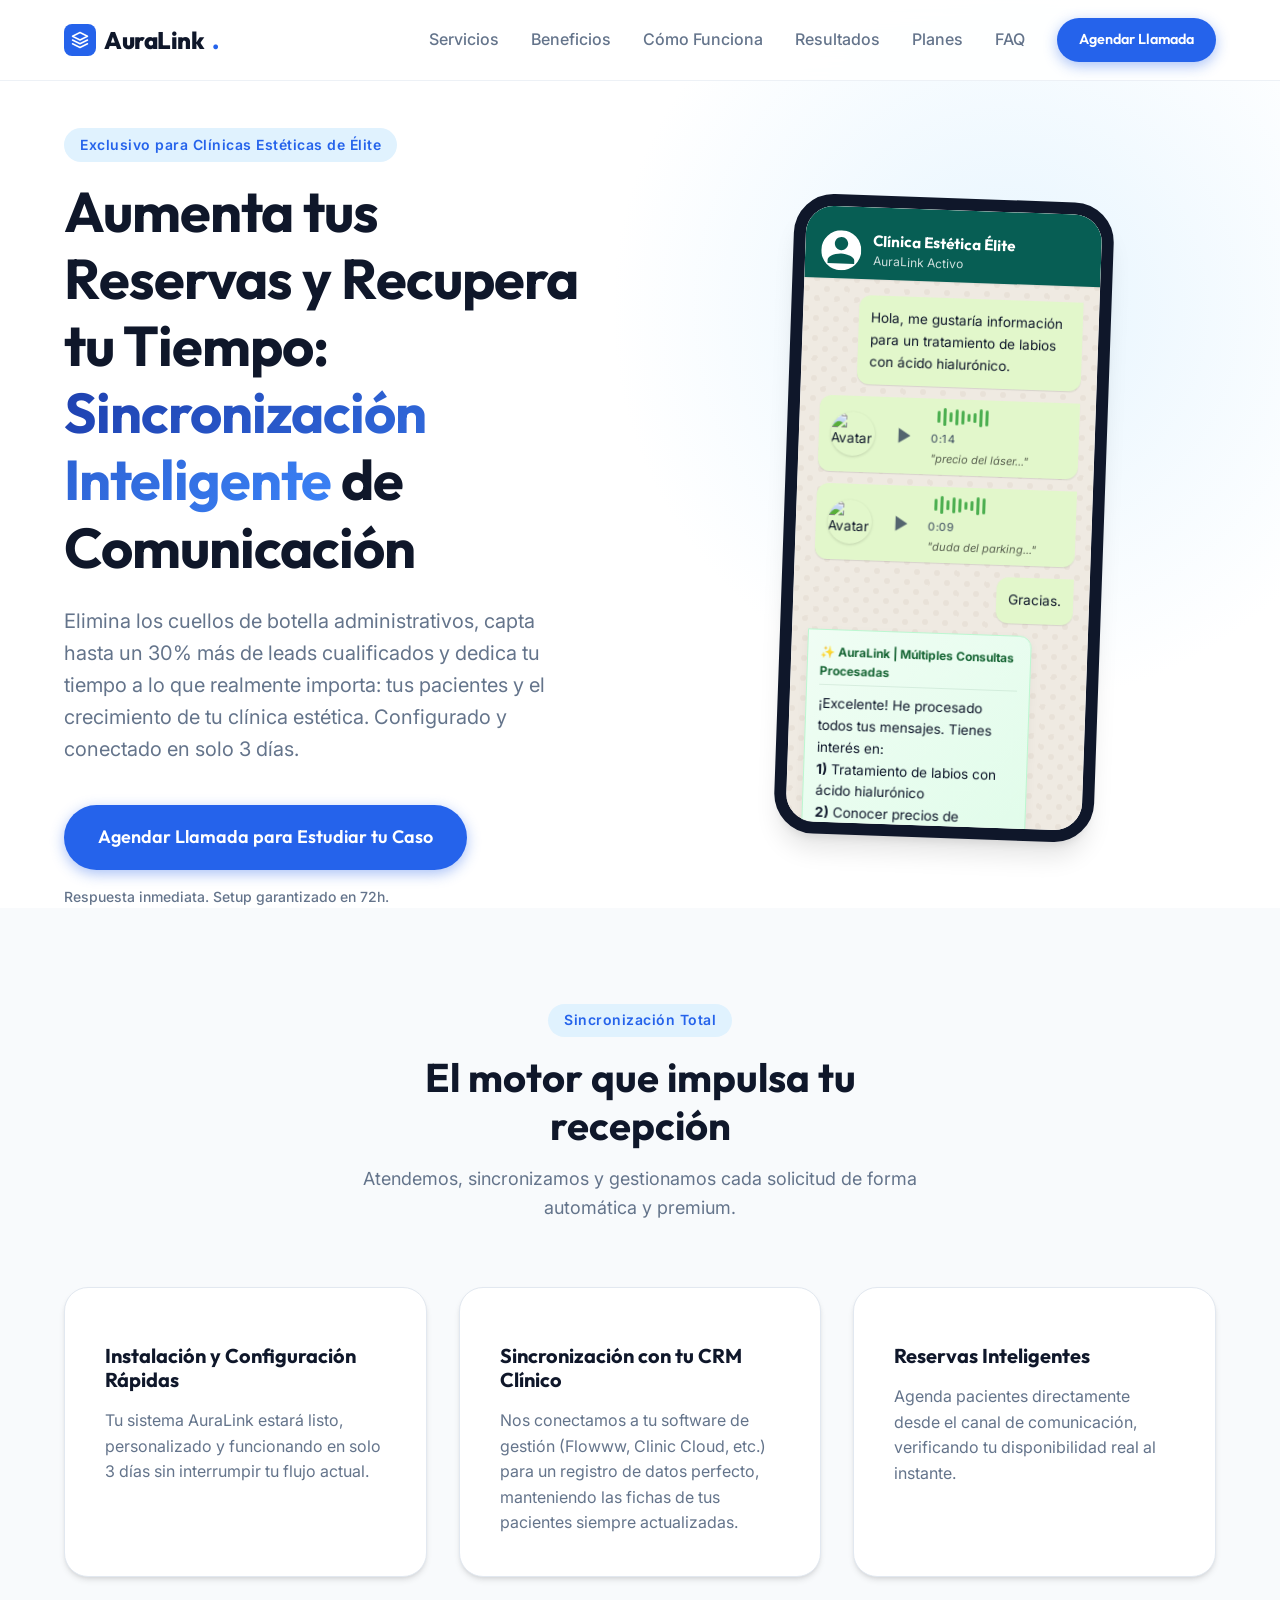
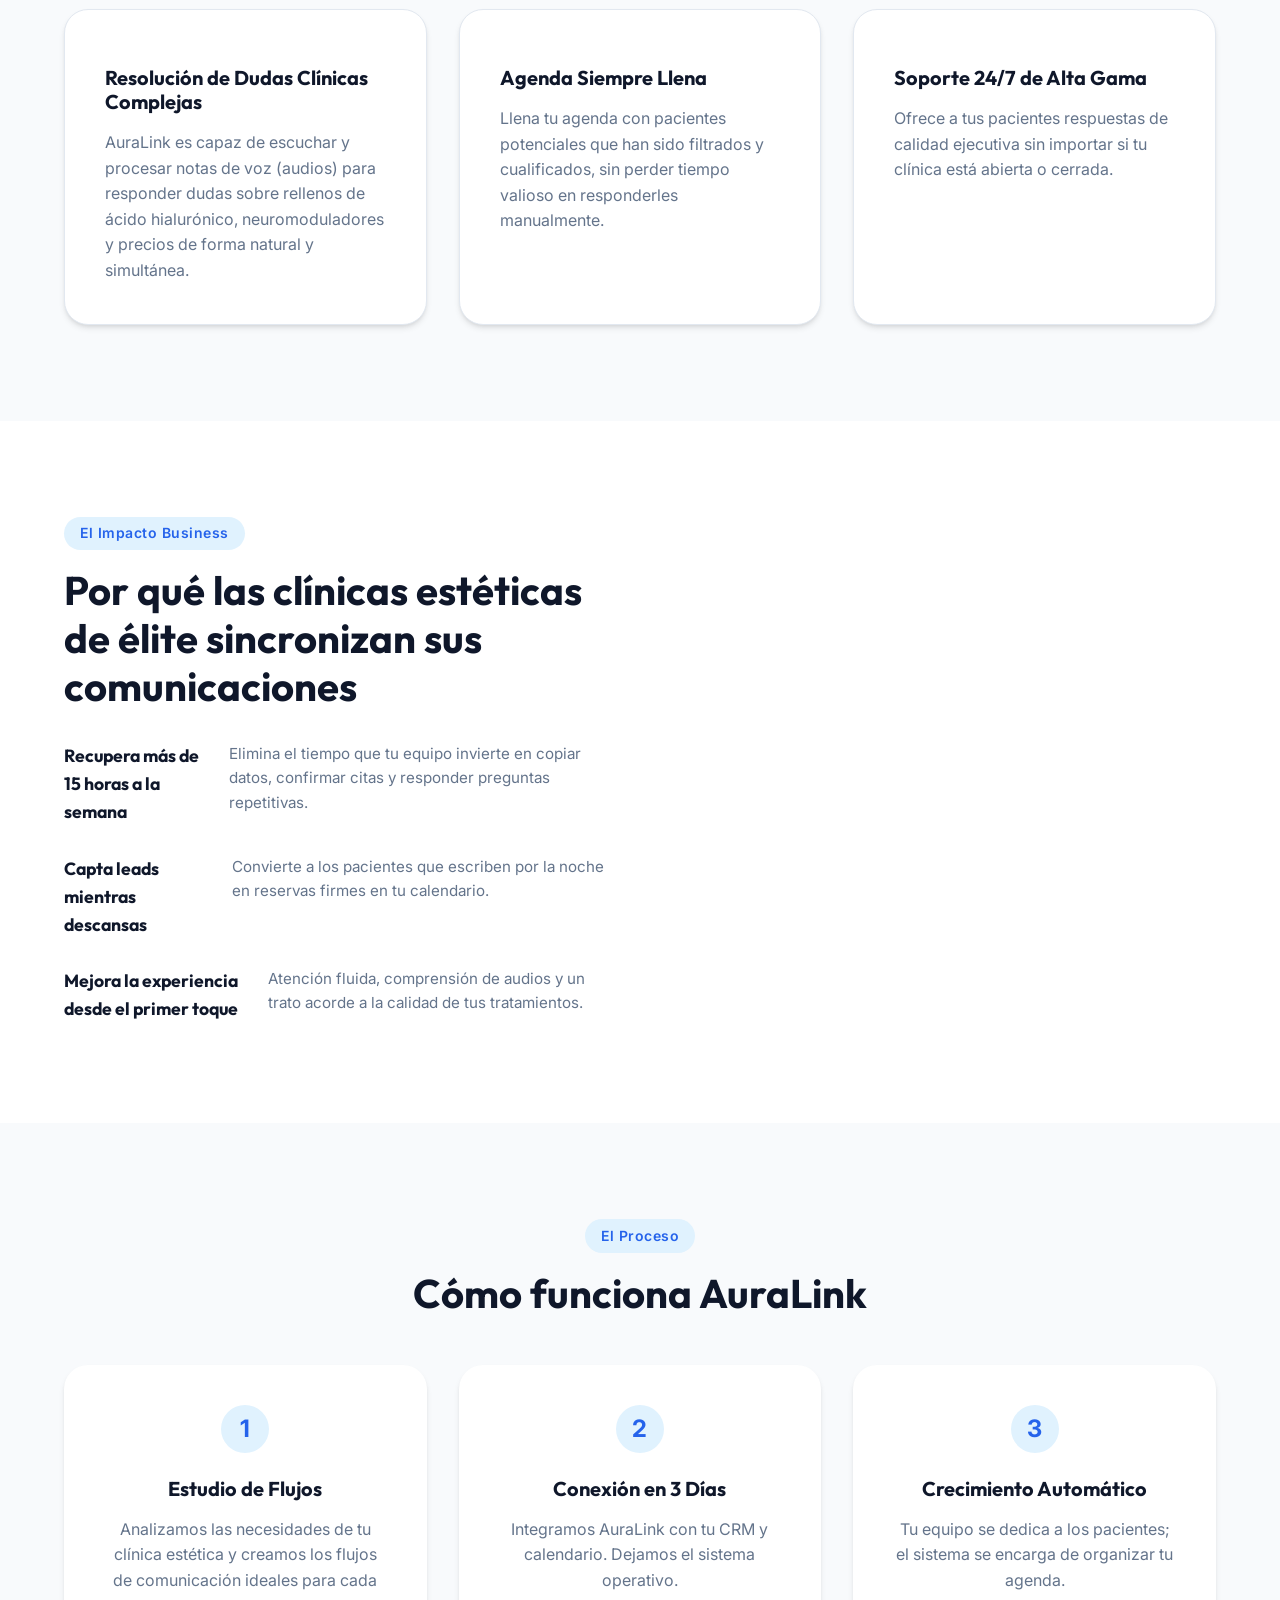
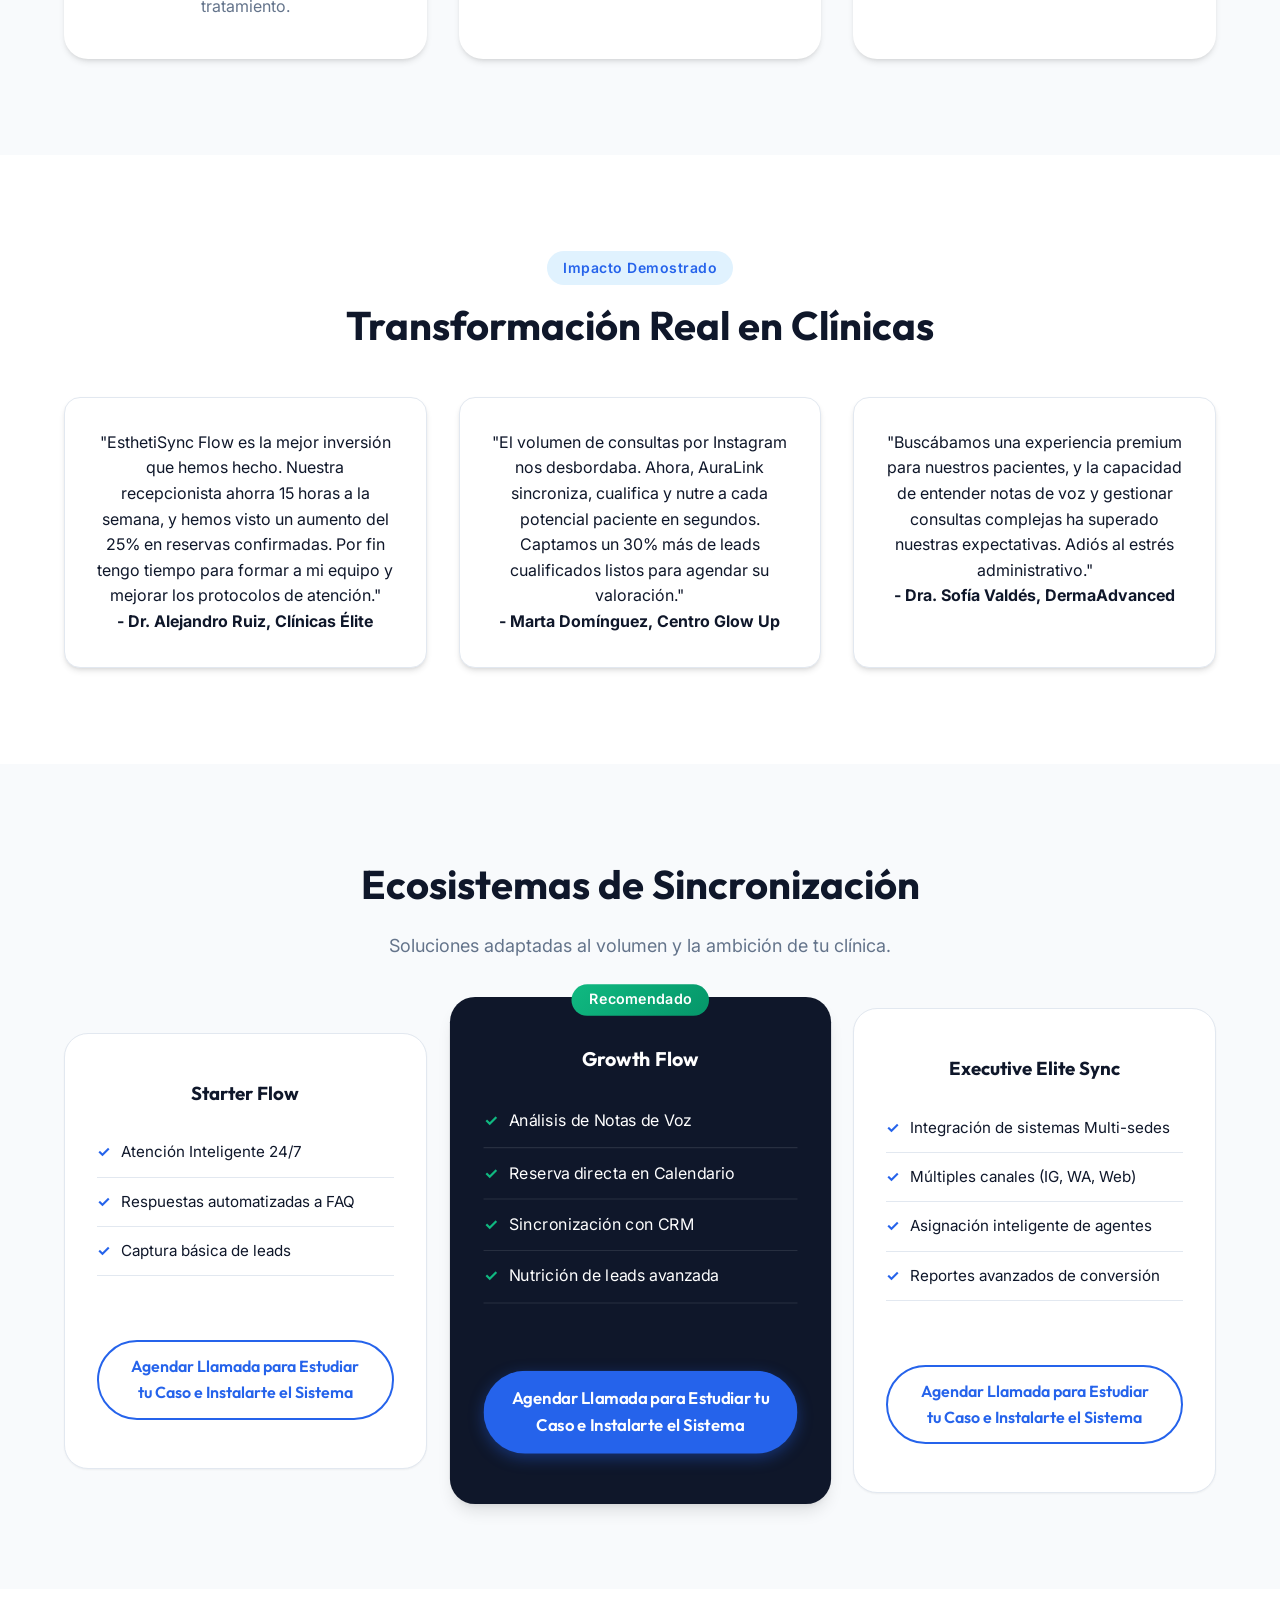
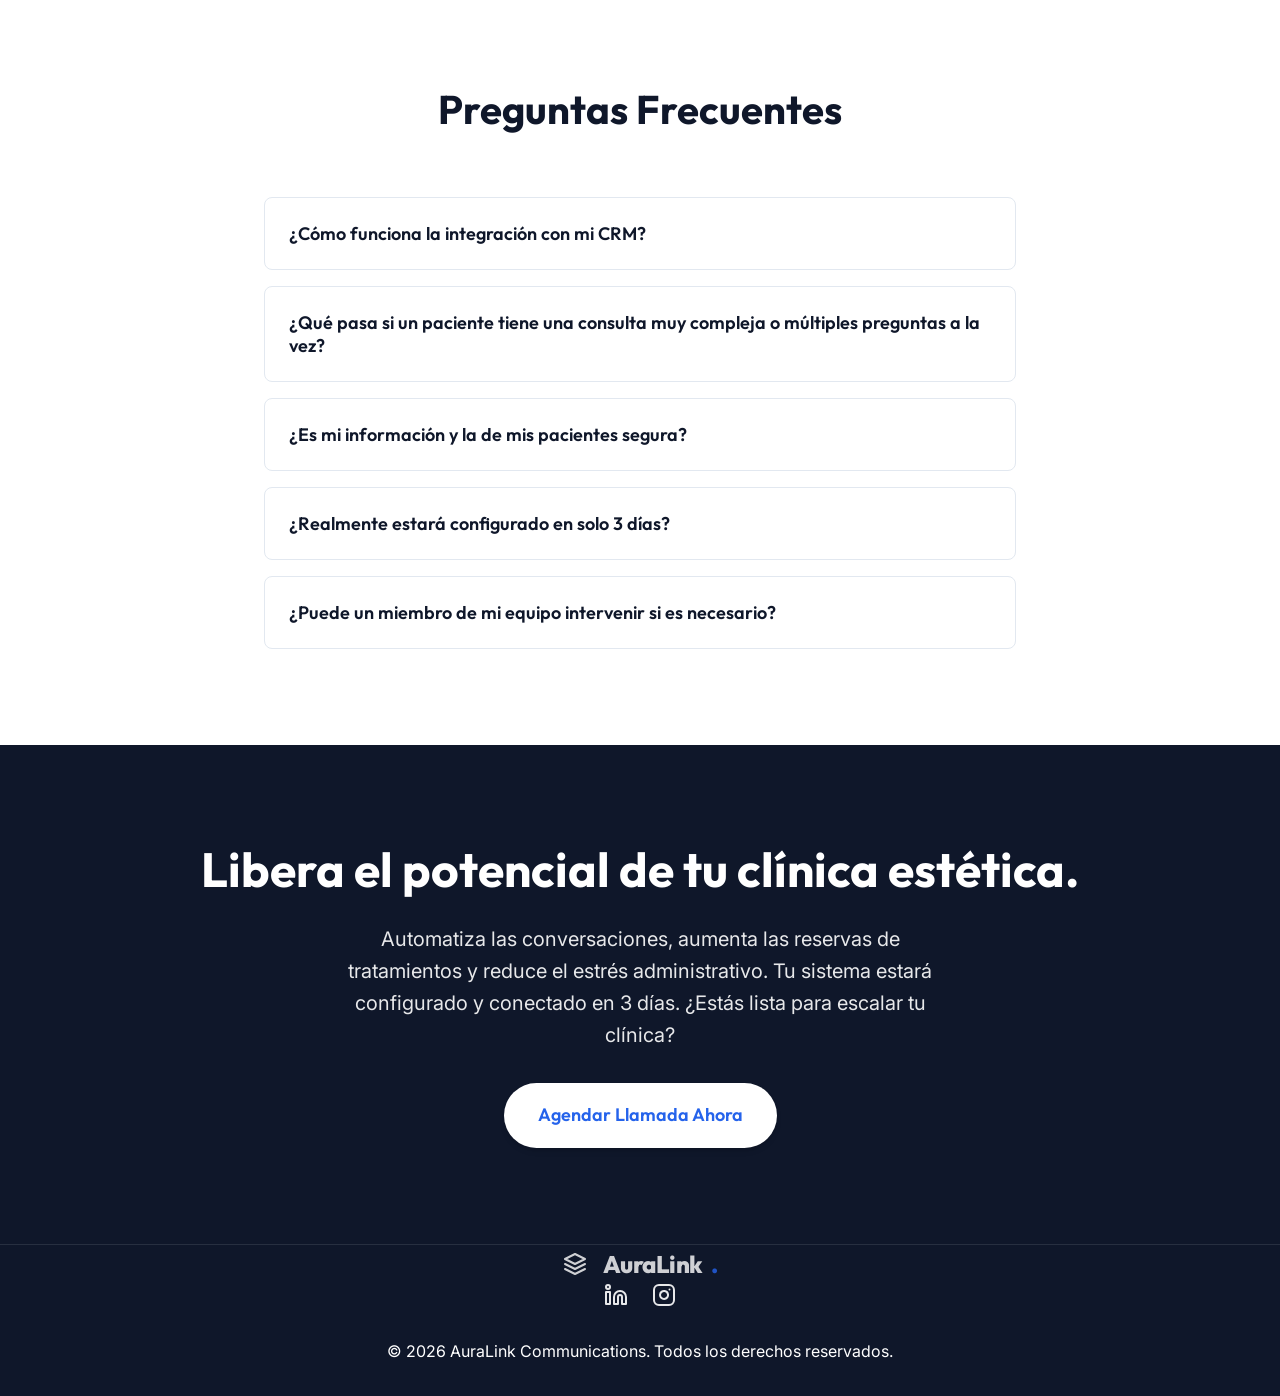
==== index.html @ 8e2522b8 "Initial commit" ====
<!DOCTYPE html>
<html lang="es">
<head>
    <meta charset="UTF-8">
    <meta name="viewport" content="width=device-width, initial-scale=1.0">
    <title>AuraLink | Sincronización Inteligente para Clínicas Estéticas</title>
    <meta name="description" content="Aumenta tus reservas y recupera tu tiempo con la sincronización inteligente de comunicaciones para clínicas estéticas y centros de medicina estética.">
    <link rel="preconnect" href="https://fonts.googleapis.com">
    <link rel="preconnect" href="https://fonts.gstatic.com" crossorigin>
    <link href="https://fonts.googleapis.com/css2?family=Inter:wght@300;400;500;600;700&family=Outfit:wght@400;500;600;700;800&display=swap" rel="stylesheet">
    <link rel="stylesheet" href="styles.css">
</head>
<body>
    <header class="navbar" id="navbar">
        <div class="container nav-container">
            <a href="#" class="logo">
                <div class="logo-icon">
                    <svg width="24" height="24" viewBox="0 0 24 24" fill="none" stroke="currentColor" stroke-width="2" stroke-linecap="round" stroke-linejoin="round"><path d="M12 2L2 7l10 5 10-5-10-5z"></path><path d="M2 17l10 5 10-5"></path><path d="M2 12l10 5 10-5"></path></svg>
                </div>
                AuraLink<span class="text-primary">.</span>
            </a>
            <button class="mobile-menu-btn" aria-label="Toggle menu">
                <svg width="24" height="24" viewBox="0 0 24 24" fill="none" stroke="currentColor" stroke-width="2"><line x1="3" y1="12" x2="21" y2="12"></line><line x1="3" y1="6" x2="21" y2="6"></line><line x1="3" y1="18" x2="21" y2="18"></line></svg>
            </button>
            <nav class="nav-links">
                <a href="#servicios" class="nav-link">Servicios</a>
                <a href="#beneficios" class="nav-link">Beneficios</a>
                <a href="#comofunciona" class="nav-link">Cómo Funciona</a>
                <a href="#testimonios" class="nav-link">Resultados</a>
                <a href="#precios" class="nav-link">Planes</a>
                <a href="#faq" class="nav-link">FAQ</a>
                <a href="https://calendar.google.com/calendar/u/0?cid=ZTZmN2I5MTJkOGVhZjZiMDdiNGU0MDFiYTQ3MmU1OWZkN2YyNzIxMzg2MzdiOTE4ZDdkMGUxYTRkNDk2M2MwOEBncm91cC5jYWxlbmRhci5nb29nbGUuY29t" target="_blank" class="btn btn-primary btn-sm">Agendar Llamada</a>
            </nav>
        </div>
    </header>

    <section class="hero pt-16" id="inicio">
        <div class="hero-bg-accent"></div>
        <div class="container hero-container">
            <div class="hero-content reveal">
                <div class="badge badge-light">Exclusivo para Clínicas Estéticas de Élite</div>
                <h1 class="hero-title">Aumenta tus Reservas y Recupera tu Tiempo: <span class="text-gradient">Sincronización Inteligente</span> de Comunicación</h1>
                <p class="hero-subtitle">Elimina los cuellos de botella administrativos, capta hasta un 30% más de leads cualificados y dedica tu tiempo a lo que realmente importa: tus pacientes y el crecimiento de tu clínica estética. Configurado y conectado en solo 3 días.</p>
                <div class="hero-cta">
                    <a href="https://calendar.google.com/calendar/u/0?cid=ZTZmN2I5MTJkOGVhZjZiMDdiNGU0MDFiYTQ3MmU1OWZkN2YyNzIxMzg2MzdiOTE4ZDdkMGUxYTRkNDk2M2MwOEBncm91cC5jYWxlbmRhci5nb29nbGUuY29t" target="_blank" class="btn btn-primary btn-lg">Agendar Llamada para Estudiar tu Caso</a>
                    <p class="hero-guarantee">Respuesta inmediata. Setup garantizado en 72h.</p>
                </div>
            </div>
            <div class="hero-visual reveal reveal-delay">
                <div class="phone-mockup">
                    <div class="phone-screen">
                        <div class="chat-header">
                            <div class="chat-avatar"></div>
                            <div class="chat-info">
                                <strong>Clínica Estética Élite</strong>
                                <span>AuraLink Activo</span>
                            </div>
                        </div>
                        <div class="chat-body">
                            <div class="chat-bubble chat-user">Hola, me gustaría información para un tratamiento de labios con ácido hialurónico.</div>
                            
                            <div class="chat-bubble chat-user wa-audio-msg">
                                <div class="wa-avatar">
                                    <img src="https://ui-avatars.com/api/?name=P&background=e0e0e0&color=666&size=128" alt="Avatar">
                                </div>
                                <div class="wa-play-btn">
                                    <svg width="26" height="26" viewBox="0 0 24 24" fill="currentColor"><path d="M8 5v14l11-7z"/></svg>
                                </div>
                                <div class="wa-audio-core">
                                    <div class="wa-waveform">
                                        <div class="wa-bar"></div><div class="wa-bar"></div><div class="wa-bar"></div><div class="wa-bar"></div><div class="wa-bar"></div><div class="wa-bar"></div><div class="wa-bar"></div><div class="wa-bar"></div><div class="wa-bar"></div><div class="wa-bar"></div>
                                    </div>
                                    <div class="wa-audio-meta">
                                        <span class="wa-duration">0:14</span>
                                    </div>
                                    <span class="processing-text" style="display:block; margin-top:2px;">"precio del láser..."</span>
                                </div>
                            </div>

                            <div class="chat-bubble chat-user wa-audio-msg">
                                <div class="wa-avatar">
                                    <img src="https://ui-avatars.com/api/?name=P&background=e0e0e0&color=666&size=128" alt="Avatar">
                                </div>
                                <div class="wa-play-btn">
                                    <svg width="26" height="26" viewBox="0 0 24 24" fill="currentColor"><path d="M8 5v14l11-7z"/></svg>
                                </div>
                                <div class="wa-audio-core">
                                    <div class="wa-waveform">
                                        <div class="wa-bar"></div><div class="wa-bar"></div><div class="wa-bar"></div><div class="wa-bar"></div><div class="wa-bar"></div><div class="wa-bar"></div><div class="wa-bar"></div><div class="wa-bar"></div><div class="wa-bar"></div><div class="wa-bar"></div>
                                    </div>
                                    <div class="wa-audio-meta">
                                        <span class="wa-duration">0:09</span>
                                    </div>
                                    <span class="processing-text" style="display:block; margin-top:2px;">"duda del parking..."</span>
                                </div>
                            </div>

                            <div class="chat-bubble chat-user">Gracias.</div>

                            <div class="chat-bubble chat-system">
                                <div class="system-header">✨ AuraLink | Múltiples Consultas Procesadas</div>
                                ¡Excelente! He procesado todos tus mensajes. Tienes interés en:<br>
                                <b>1)</b> Tratamiento de labios con ácido hialurónico<br>
                                <b>2)</b> Conocer precios de depilación láser<br>
                                <b>3)</b> Información de parking.<br><br>
                                Para organizarlo todo, ¿qué tratamiento te gustaría probar primero?
                            </div>
                        </div>
                    </div>
                </div>
            </div>
        </div>
    </section>

    <!-- Services -->
    <section id="servicios" class="section bg-light">
        <div class="container">
            <div class="section-header text-center reveal">
                <span class="badge badge-primary">Sincronización Total</span>
                <h2 class="section-title">El motor que impulsa tu recepción</h2>
                <p class="section-description">Atendemos, sincronizamos y gestionamos cada solicitud de forma automática y premium.</p>
            </div>
            <div class="grid col-3 services-grid">
                <div class="card service-card reveal">
                    <h3 class="card-title">Instalación y Configuración Rápidas</h3>
                    <p class="card-text">Tu sistema AuraLink estará listo, personalizado y funcionando en solo 3 días sin interrumpir tu flujo actual.</p>
                </div>
                <div class="card service-card reveal reveal-delay">
                    <h3 class="card-title">Sincronización con tu CRM Clínico</h3>
                    <p class="card-text">Nos conectamos a tu software de gestión (Flowww, Clinic Cloud, etc.) para un registro de datos perfecto, manteniendo las fichas de tus pacientes siempre actualizadas.</p>
                </div>
                <div class="card service-card reveal reveal-delay-2">
                    <h3 class="card-title">Reservas Inteligentes</h3>
                    <p class="card-text">Agenda pacientes directamente desde el canal de comunicación, verificando tu disponibilidad real al instante.</p>
                </div>
                <div class="card service-card reveal">
                    <h3 class="card-title">Resolución de Dudas Clínicas Complejas</h3>
                    <p class="card-text">AuraLink es capaz de escuchar y procesar notas de voz (audios) para responder dudas sobre rellenos de ácido hialurónico, neuromoduladores y precios de forma natural y simultánea.</p>
                </div>
                <div class="card service-card reveal reveal-delay">
                    <h3 class="card-title">Agenda Siempre Llena</h3>
                    <p class="card-text">Llena tu agenda con pacientes potenciales que han sido filtrados y cualificados, sin perder tiempo valioso en responderles manualmente.</p>
                </div>
                <div class="card service-card reveal reveal-delay-2">
                    <h3 class="card-title">Soporte 24/7 de Alta Gama</h3>
                    <p class="card-text">Ofrece a tus pacientes respuestas de calidad ejecutiva sin importar si tu clínica está abierta o cerrada.</p>
                </div>
            </div>
        </div>
    </section>

    <!-- Benefits -->
    <section id="beneficios" class="section">
        <div class="container container-split">
            <div class="split-content reveal">
                <span class="badge badge-primary">El Impacto Business</span>
                <h2 class="section-title">Por qué las clínicas estéticas de élite sincronizan sus comunicaciones</h2>
                <ul class="benefits-list mt-8">
                    <li>
                        <strong>Recupera más de 15 horas a la semana</strong>
                        <p>Elimina el tiempo que tu equipo invierte en copiar datos, confirmar citas y responder preguntas repetitivas.</p>
                    </li>
                    <li>
                        <strong>Capta leads mientras descansas</strong>
                        <p>Convierte a los pacientes que escriben por la noche en reservas firmes en tu calendario.</p>
                    </li>
                    <li>
                        <strong>Mejora la experiencia desde el primer toque</strong>
                        <p>Atención fluida, comprensión de audios y un trato acorde a la calidad de tus tratamientos.</p>
                    </li>
                </ul>
            </div>
        </div>
    </section>

    <!-- How it works -->
    <section id="comofunciona" class="section bg-light">
        <div class="container text-center">
            <span class="badge badge-primary reveal">El Proceso</span>
            <h2 class="section-title reveal">Cómo funciona AuraLink</h2>
            <div class="workflow-grid mt-12">
                <div class="workflow-step reveal">
                    <div class="step-number">1</div>
                    <h3 class="step-title">Estudio de Flujos</h3>
                    <p class="step-desc">Analizamos las necesidades de tu clínica estética y creamos los flujos de comunicación ideales para cada tratamiento.</p>
                </div>
                <div class="workflow-step reveal reveal-delay">
                    <div class="step-number">2</div>
                    <h3 class="step-title">Conexión en 3 Días</h3>
                    <p class="step-desc">Integramos AuraLink con tu CRM y calendario. Dejamos el sistema operativo.</p>
                </div>
                <div class="workflow-step reveal reveal-delay-2">
                    <div class="step-number text-primary">3</div>
                    <h3 class="step-title">Crecimiento Automático</h3>
                    <p class="step-desc">Tu equipo se dedica a los pacientes; el sistema se encarga de organizar tu agenda.</p>
                </div>
            </div>
        </div>
    </section>

    <!-- Testimonials -->
    <section id="testimonios" class="section">
        <div class="container text-center reveal">
            <span class="badge badge-primary">Impacto Demostrado</span>
            <h2 class="section-title">Transformación Real en Clínicas</h2>
            <div class="grid col-3 mt-12">
                <div class="testimonial-card">
                    <p>"EsthetiSync Flow es la mejor inversión que hemos hecho. Nuestra recepcionista ahorra 15 horas a la semana, y hemos visto un aumento del 25% en reservas confirmadas. Por fin tengo tiempo para formar a mi equipo y mejorar los protocolos de atención."</p>
                    <strong>- Dr. Alejandro Ruiz, Clínicas Élite</strong>
                </div>
                <div class="testimonial-card">
                    <p>"El volumen de consultas por Instagram nos desbordaba. Ahora, AuraLink sincroniza, cualifica y nutre a cada potencial paciente en segundos. Captamos un 30% más de leads cualificados listos para agendar su valoración."</p>
                    <strong>- Marta Domínguez, Centro Glow Up</strong>
                </div>
                <div class="testimonial-card">
                    <p>"Buscábamos una experiencia premium para nuestros pacientes, y la capacidad de entender notas de voz y gestionar consultas complejas ha superado nuestras expectativas. Adiós al estrés administrativo."</p>
                    <strong>- Dra. Sofía Valdés, DermaAdvanced</strong>
                </div>
            </div>
        </div>
    </section>

    <!-- Pricing (No visible prices, specific CTAs) -->
    <section id="precios" class="section bg-light">
        <div class="container text-center reveal">
            <h2 class="section-title">Ecosistemas de Sincronización</h2>
            <p class="section-description mt-6">Soluciones adaptadas al volumen y la ambición de tu clínica.</p>
            <div class="pricing-grid mt-12">
                <div class="pricing-card">
                    <h3>Starter Flow</h3>
                    <ul class="pricing-features mt-6">
                        <li>Atención Inteligente 24/7</li>
                        <li>Respuestas automatizadas a FAQ</li>
                        <li>Captura básica de leads</li>
                    </ul>
                    <a href="https://calendar.google.com/calendar/u/0?cid=ZTZmN2I5MTJkOGVhZjZiMDdiNGU0MDFiYTQ3MmU1OWZkN2YyNzIxMzg2MzdiOTE4ZDdkMGUxYTRkNDk2M2MwOEBncm91cC5jYWxlbmRhci5nb29nbGUuY29t" target="_blank" class="btn btn-outline btn-block mt-8">Agendar Llamada para Estudiar tu Caso e Instalarte el Sistema</a>
                </div>
                <div class="pricing-card pro">
                    <div class="popular-badge">Recomendado</div>
                    <h3>Growth Flow</h3>
                    <ul class="pricing-features mt-6">
                        <li>Análisis de Notas de Voz</li>
                        <li>Reserva directa en Calendario</li>
                        <li>Sincronización con CRM</li>
                        <li>Nutrición de leads avanzada</li>
                    </ul>
                    <a href="https://calendar.google.com/calendar/u/0?cid=ZTZmN2I5MTJkOGVhZjZiMDdiNGU0MDFiYTQ3MmU1OWZkN2YyNzIxMzg2MzdiOTE4ZDdkMGUxYTRkNDk2M2MwOEBncm91cC5jYWxlbmRhci5nb29nbGUuY29t" target="_blank" class="btn btn-primary btn-block mt-8">Agendar Llamada para Estudiar tu Caso e Instalarte el Sistema</a>
                </div>
                <div class="pricing-card">
                    <h3>Executive Elite Sync</h3>
                    <ul class="pricing-features mt-6">
                        <li>Integración de sistemas Multi-sedes</li>
                        <li>Múltiples canales (IG, WA, Web)</li>
                        <li>Asignación inteligente de agentes</li>
                        <li>Reportes avanzados de conversión</li>
                    </ul>
                    <a href="https://calendar.google.com/calendar/u/0?cid=ZTZmN2I5MTJkOGVhZjZiMDdiNGU0MDFiYTQ3MmU1OWZkN2YyNzIxMzg2MzdiOTE4ZDdkMGUxYTRkNDk2M2MwOEBncm91cC5jYWxlbmRhci5nb29nbGUuY29t" target="_blank" class="btn btn-outline btn-block mt-8">Agendar Llamada para Estudiar tu Caso e Instalarte el Sistema</a>
                </div>
            </div>
        </div>
    </section>

    <!-- FAQ -->
    <section id="faq" class="section">
        <div class="container container-sm">
            <div class="section-header text-center reveal">
                <h2 class="section-title">Preguntas Frecuentes</h2>
            </div>
            <div class="faq-container mt-12">
                <div class="faq-item">
                    <button class="faq-question"><span>¿Cómo funciona la integración con mi CRM?</span></button>
                    <div class="faq-answer"><p>Nos conectamos a las APIs de tu software de gestión actual (como Flowww, Clinic Cloud, Archivex, u otros específicos del sector médico-estético, sujeto a compatibilidad). Esto permite un flujo de datos perfecto y que la ficha del paciente se actualice automáticamente tras cada interacción.</p></div>
                </div>
                <div class="faq-item">
                    <button class="faq-question"><span>¿Qué pasa si un paciente tiene una consulta muy compleja o múltiples preguntas a la vez?</span></button>
                    <div class="faq-answer"><p>AuraLink analiza la intención completa del usuario, incluso en notas de voz largas. Extrae las múltiples peticiones y responde consolidando de forma ordenada (ej. precios, parqueo, disponibilidad), dando la sensación de atención humana experta.</p></div>
                </div>
                <div class="faq-item">
                    <button class="faq-question"><span>¿Es mi información y la de mis pacientes segura?</span></button>
                    <div class="faq-answer"><p>Absolutamente. Toda la sincronización se realiza con encriptación de grado empresarial y cumplimos con los estándares de privacidad europeos (RGPD), asegurando que los datos médicos y personales estén rigurosamente protegidos.</p></div>
                </div>
                <div class="faq-item">
                    <button class="faq-question"><span>¿Realmente estará configurado en solo 3 días?</span></button>
                    <div class="faq-answer"><p>Sí. Nuestro proceso de onboarding optimizado nos permite auditar tus flujos, configurar la instancia de tu clínica y conectarlo a tus sistemas en 72 horas hábiles desde el inicio del proyecto.</p></div>
                </div>
                <div class="faq-item">
                    <button class="faq-question"><span>¿Puede un miembro de mi equipo intervenir si es necesario?</span></button>
                    <div class="faq-answer"><p>Sí. Todo está diseñado para trabajar en armonía con tu recepción. Si un paciente requiere trato confidencial, el sistema notifica y transfiere el hilo de comunicación a una persona del equipo sin fricción.</p></div>
                </div>
            </div>
        </div>
    </section>

    <!-- Final CTA -->
    <section id="demo" class="section cta-section text-center">
        <div class="container reveal">
            <h2 class="cta-title">Libera el potencial de tu clínica estética.</h2>
            <p class="cta-subtitle mt-6" style="font-size: 1.25rem; max-width: 600px; margin-left: auto; margin-right: auto; color: rgba(255,255,255,0.9);">Automatiza las conversaciones, aumenta las reservas de tratamientos y reduce el estrés administrativo. Tu sistema estará configurado y conectado en 3 días. ¿Estás lista para escalar tu clínica?</p>
            <a href="https://calendar.google.com/calendar/u/0?cid=ZTZmN2I5MTJkOGVhZjZiMDdiNGU0MDFiYTQ3MmU1OWZkN2YyNzIxMzg2MzdiOTE4ZDdkMGUxYTRkNDk2M2MwOEBncm91cC5jYWxlbmRhci5nb29nbGUuY29t" target="_blank" class="btn btn-light btn-lg mt-8 text-primary">Agendar Llamada Ahora</a>
        </div>
    </section>

    <footer class="footer text-center">
        <div class="container pb-6 pt-6 text-sm">
            <div class="logo justify-center mb-4" style="justify-content: center; opacity: 0.8;">
                <svg width="24" height="24" viewBox="0 0 24 24" fill="none" stroke="currentColor" stroke-width="2" stroke-linecap="round" stroke-linejoin="round" style="margin-right: 8px;"><path d="M12 2L2 7l10 5 10-5-10-5z"></path><path d="M2 17l10 5 10-5"></path><path d="M2 12l10 5 10-5"></path></svg> 
                AuraLink<span class="text-primary">.</span>
            </div>
            <div class="social-links" style="display: flex; justify-content: center; gap: 1.5rem; margin-bottom: 1.5rem; opacity: 0.9;">
                <a href="https://www.linkedin.com/in/beatriz-gonzález-garcía-1365b71b4" target="_blank" aria-label="LinkedIn" style="color: white; transition: color 0.2s;" onmouseover="this.style.color='#2563eb'" onmouseout="this.style.color='white'">
                    <svg width="24" height="24" viewBox="0 0 24 24" fill="none" stroke="currentColor" stroke-width="2" stroke-linecap="round" stroke-linejoin="round"><path d="M16 8a6 6 0 0 1 6 6v7h-4v-7a2 2 0 0 0-2-2 2 2 0 0 0-2 2v7h-4v-7a6 6 0 0 1 6-6z"></path><rect x="2" y="9" width="4" height="12"></rect><circle cx="4" cy="4" r="2"></circle></svg>
                </a>
                <a href="https://www.instagram.com/beatrizautomatiza/" target="_blank" aria-label="Instagram" style="color: white; transition: color 0.2s;" onmouseover="this.style.color='#E1306C'" onmouseout="this.style.color='white'">
                    <svg width="24" height="24" viewBox="0 0 24 24" fill="none" stroke="currentColor" stroke-width="2" stroke-linecap="round" stroke-linejoin="round"><rect x="2" y="2" width="20" height="20" rx="5" ry="5"></rect><path d="M16 11.37A4 4 0 1 1 12.63 8 4 4 0 0 1 16 11.37z"></path><line x1="17.5" y1="6.5" x2="17.51" y2="6.5"></line></svg>
                </a>
            </div>
            <p>&copy; 2026 AuraLink Communications. Todos los derechos reservados.</p>
        </div>
    </footer>

    <script src="script.js"></script>
</body>
</html>
---- styles.css ----
/* Google Fonts */
@import url('https://fonts.googleapis.com/css2?family=Inter:wght@300;400;500;600;700&family=Outfit:wght@400;500;600;700;800&display=swap');

/* CSS Variables */
:root {
    --primary: #2563eb;
    --primary-light: #e0f2fe;
    --primary-hover: #1d4ed8;
    
    --bg-white: #ffffff;
    --bg-light: #f8fafc;
    --bg-dark: #0f172a;
    
    --text-main: #0f172a;
    --text-muted: #64748b;
    --text-white: #ffffff;
    
    --border-color: #e2e8f0;
    
    --shadow-sm: 0 1px 2px 0 rgb(0 0 0 / 0.05);
    --shadow-md: 0 4px 6px -1px rgb(0 0 0 / 0.1), 0 2px 4px -2px rgb(0 0 0 / 0.1);
    --shadow-lg: 0 10px 15px -3px rgb(0 0 0 / 0.1), 0 4px 6px -4px rgb(0 0 0 / 0.1);
    --shadow-xl: 0 20px 25px -5px rgb(0 0 0 / 0.1), 0 8px 10px -6px rgb(0 0 0 / 0.1);
    
    --radius-md: 0.5rem;
    --radius-lg: 1rem;
    --radius-xl: 1.5rem;
    --radius-full: 9999px;
    
    --transition-fast: 0.2s ease;
    --transition-smooth: 0.4s cubic-bezier(0.16, 1, 0.3, 1);
}

/* Reset & Base */
* {
    margin: 0;
    padding: 0;
    box-sizing: border-box;
}

html {
    scroll-behavior: smooth;
    font-size: 16px;
}

body {
    font-family: 'Inter', sans-serif;
    color: var(--text-main);
    background-color: var(--bg-white);
    line-height: 1.6;
    overflow-x: hidden;
}

h1, h2, h3, h4, h5, h6 {
    font-family: 'Outfit', sans-serif;
    line-height: 1.2;
    font-weight: 700;
    color: var(--text-main);
}

a {
    text-decoration: none;
    color: inherit;
    transition: var(--transition-fast);
}

ul {
    list-style: none;
}

/* Layout */
.container {
    width: 100%;
    max-width: 1200px;
    margin: 0 auto;
    padding: 0 1.5rem;
}

.container-sm {
    max-width: 800px;
}

.section {
    padding: 6rem 0;
}

.bg-light {
    background-color: var(--bg-light);
}

.pt-16 { padding-top: 8rem; }
.pb-6 { padding-bottom: 2rem; }
.mt-6 { margin-top: 1.5rem; }
.mt-8 { margin-top: 2rem; }
.mt-12 { margin-top: 3rem; }
.text-center { text-align: center; }

/* Grid System */
.grid {
    display: grid;
    gap: 2rem;
}

.col-3 {
    grid-template-columns: repeat(auto-fit, minmax(300px, 1fr));
}

.container-split {
    display: grid;
    grid-template-columns: 1fr 1fr;
    gap: 4rem;
    align-items: center;
}

/* UI Elements */
.badge {
    display: inline-block;
    padding: 0.35rem 1rem;
    border-radius: var(--radius-full);
    font-size: 0.875rem;
    font-weight: 600;
    margin-bottom: 1rem;
    letter-spacing: 0.5px;
}

.badge-light {
    background-color: var(--primary-light);
    color: var(--primary);
}

.badge-primary {
    background-color: var(--primary-light);
    color: var(--primary);
}

.text-primary { color: var(--primary); }
.text-gradient {
    background: linear-gradient(135deg, #1e40af, #3b82f6);
    -webkit-background-clip: text;
    -webkit-text-fill-color: transparent;
}

.btn {
    display: inline-flex;
    align-items: center;
    justify-content: center;
    padding: 0.75rem 1.5rem;
    border-radius: var(--radius-full);
    font-weight: 600;
    font-family: 'Outfit', sans-serif;
    cursor: pointer;
    border: 2px solid transparent;
    transition: var(--transition-smooth);
}

.btn-sm {
    padding: 0.5rem 1.25rem;
    font-size: 0.9rem;
}

.btn-lg {
    padding: 1rem 2rem;
    font-size: 1.125rem;
}

.btn-block {
    width: 100%;
}

.btn-primary {
    background-color: var(--primary);
    color: var(--text-white);
    box-shadow: 0 4px 14px 0 rgba(37, 99, 235, 0.39);
}

.btn-primary:hover {
    background-color: var(--primary-hover);
    transform: translateY(-2px);
    box-shadow: 0 6px 20px rgba(37, 99, 235, 0.4);
}

.btn-outline {
    background-color: transparent;
    border-color: var(--primary);
    color: var(--primary);
}

.btn-outline:hover {
    background-color: var(--primary-light);
}

.btn-light {
    background-color: var(--bg-white);
    color: var(--primary);
    box-shadow: var(--shadow-md);
}

.btn-light:hover {
    transform: translateY(-2px);
    box-shadow: var(--shadow-lg);
}

/* Navbar */
.navbar {
    position: fixed;
    top: 0;
    left: 0;
    right: 0;
    z-index: 1000;
    background: rgba(255, 255, 255, 0.85);
    backdrop-filter: blur(12px);
    border-bottom: 1px solid rgba(226, 232, 240, 0.6);
    transition: var(--transition-fast);
}

.navbar.scrolled {
    background: rgba(255, 255, 255, 0.95);
    box-shadow: var(--shadow-sm);
}

.nav-container {
    display: flex;
    justify-content: space-between;
    align-items: center;
    height: 5rem;
}

.logo {
    display: flex;
    align-items: center;
    gap: 0.5rem;
    font-family: 'Outfit', sans-serif;
    font-size: 1.5rem;
    font-weight: 800;
    letter-spacing: -0.5px;
}

.logo-icon {
    display: flex;
    align-items: center;
    justify-content: center;
    width: 32px;
    height: 32px;
    background: var(--primary);
    color: white;
    border-radius: 8px;
}

.logo-icon svg {
    width: 18px;
    height: 18px;
}

.nav-links {
    display: flex;
    align-items: center;
    gap: 2rem;
}

.nav-link {
    font-weight: 500;
    color: var(--text-muted);
}

.nav-link:hover {
    color: var(--primary);
}

.mobile-menu-btn {
    display: none;
    background: none;
    border: none;
    cursor: pointer;
    color: var(--text-main);
}

/* Hero Section */
.hero {
    position: relative;
    overflow: hidden;
    min-height: 100vh;
    display: flex;
    align-items: center;
}

.hero-bg-accent {
    position: absolute;
    top: -10%;
    right: -10%;
    width: 800px;
    height: 800px;
    background: radial-gradient(circle, rgba(224,242,254,0.8) 0%, rgba(255,255,255,0) 70%);
    border-radius: 50%;
    z-index: -1;
}

.hero-container {
    display: grid;
    grid-template-columns: 1fr 1fr;
    gap: 4rem;
    align-items: center;
}

.hero-title {
    font-size: 3.5rem;
    letter-spacing: -1px;
    margin-bottom: 1.5rem;
}

.hero-subtitle {
    font-size: 1.25rem;
    color: var(--text-muted);
    margin-bottom: 2.5rem;
    max-width: 500px;
}

.hero-cta {
    display: flex;
    flex-direction: column;
    gap: 1rem;
    align-items: flex-start;
}

.hero-guarantee {
    display: flex;
    align-items: center;
    gap: 0.5rem;
    font-size: 0.875rem;
    color: var(--text-muted);
    font-weight: 500;
}

/* Phone Mockup */
.phone-mockup {
    position: relative;
    width: 320px;
    height: 640px;
    background-color: var(--bg-white);
    border: 12px solid var(--bg-dark);
    border-radius: 40px;
    box-shadow: var(--shadow-xl);
    margin: 0 auto;
    overflow: hidden;
    transform: rotate(2deg);
    transition: transform 0.5s cubic-bezier(0.175, 0.885, 0.32, 1.275);
}

.phone-mockup:hover {
    transform: translateY(-10px) rotate(0deg);
}

.phone-screen {
    display: flex;
    flex-direction: column;
    height: 100%;
    background-color: #efeae2; /* typical WA background */
    background-image: url('data:image/svg+xml,%3Csvg width="20" height="20" viewBox="0 0 20 20" xmlns="http://www.w3.org/2000/svg"%3E%3Cg fill="%23dfd5c8" fill-opacity="0.4" fill-rule="evenodd"%3E%3Ccircle cx="3" cy="3" r="3"/%3E%3Ccircle cx="13" cy="13" r="3"/%3E%3C/g%3E%3C/svg%3E');
}

.chat-header {
    background-color: #075E54;
    color: white;
    padding: 1.5rem 1rem 0.5rem;
    display: flex;
    align-items: center;
    gap: 0.75rem;
    box-shadow: var(--shadow-sm);
}

.chat-avatar {
    width: 40px;
    height: 40px;
    background-color: #fff;
    border-radius: 50%;
    background-image: url('data:image/svg+xml,%3Csvg xmlns="http://www.w3.org/2000/svg" viewBox="0 0 24 24" fill="%23075E54"%3E%3Cpath d="M12 12c2.21 0 4-1.79 4-4s-1.79-4-4-4-4 1.79-4 4 1.79 4 4 4zm0 2c-2.67 0-8 1.34-8 4v2h16v-2c0-2.66-5.33-4-8-4z"/%3E%3C/svg%3E');
    background-size: cover;
}

.chat-info {
    display: flex;
    flex-direction: column;
}

.chat-info strong {
    font-family: 'Outfit';
    font-size: 0.95rem;
    line-height: 1.2;
}

.chat-info span {
    font-size: 0.75rem;
    opacity: 0.8;
}

.chat-body {
    padding: 1rem;
    display: flex;
    flex-direction: column;
    gap: 0.75rem;
    overflow-y: auto;
    font-size: 0.85rem;
}

.chat-bubble {
    max-width: 85%;
    padding: 0.75rem;
    border-radius: 12px;
    position: relative;
    box-shadow: 0 1px 1px rgba(0,0,0,0.1);
    animation: chatPop 0.4s cubic-bezier(0.175, 0.885, 0.32, 1.275) both;
}

@keyframes chatPop {
    from { opacity: 0; transform: scale(0.9) translateY(10px); }
    to { opacity: 1; transform: scale(1) translateY(0); }
}

.chat-user {
    background-color: #E2F7CB;
    align-self: flex-end;
    border-top-right-radius: 0;
}

.chat-bot {
    background-color: #FFFFFF;
    align-self: flex-start;
    border-top-left-radius: 0;
}

.chat-bubble:nth-child(2) { animation-delay: 0.8s; }
.chat-bubble:nth-child(3) { animation-delay: 1.8s; }
.chat-bubble:nth-child(4) { animation-delay: 2.8s; }
.chat-bubble:nth-child(5) { animation-delay: 4.5s; }

.chat-time {
    display: block;
    font-size: 0.65rem;
    color: #999;
    text-align: right;
    margin-top: 0.3rem;
}

/* WhatsApp Audio Note Style */
.wa-audio-msg {
    display: flex;
    align-items: center;
    gap: 12px;
    padding: 6px 8px 6px 12px;
    min-width: 260px;
}

.wa-avatar {
    width: 44px;
    height: 44px;
    border-radius: 50%;
    overflow: hidden;
    flex-shrink: 0;
    box-shadow: 0 1px 3px rgba(0,0,0,0.15);
}

.wa-avatar img {
    width: 100%;
    height: 100%;
    object-fit: cover;
}

.wa-play-btn {
    width: 32px;
    height: 32px;
    display: flex;
    align-items: center;
    justify-content: center;
    color: #54656f;
    cursor: pointer;
}

.wa-audio-core {
    flex: 1;
    display: flex;
    flex-direction: column;
}

.wa-waveform {
    display: flex;
    align-items: center;
    gap: 3px;
    height: 24px;
    margin-bottom: 2px;
}

.wa-bar {
    width: 3px;
    background-color: #8696a0;
    border-radius: 2px;
    animation: waWave 1.2s infinite ease-in-out;
}

.chat-user .wa-bar { background-color: #4CAF50; }

.wa-bar:nth-child(2n) { height: 12px; animation-delay: 0.1s; }
.wa-bar:nth-child(3n) { height: 18px; animation-delay: 0.2s; }
.wa-bar:nth-child(4n) { height: 10px; animation-delay: 0.3s; }
.wa-bar:nth-child(5n) { height: 16px; animation-delay: 0.4s; }
.wa-bar:nth-child(6n) { height: 14px; animation-delay: 0.5s; }
.wa-bar:nth-child(7n) { height: 8px; animation-delay: 0.6s; }

@keyframes waWave {
    0%, 100% { transform: scaleY(0.6); }
    50% { transform: scaleY(1.1); }
}

.wa-audio-meta {
    display: flex;
    justify-content: space-between;
    align-items: center;
    font-size: 0.7rem;
    color: #667781;
}

.chat-user .wa-audio-meta { color: #54656f; }
.wa-duration { font-weight: 500; letter-spacing: 0.5px; }

.processing-text {
    font-size: 0.7rem;
    color: rgba(0,0,0,0.6);
    font-style: italic;
}

.chat-system {
    background: linear-gradient(135deg, #f0fdf4, #dcfce7);
    border: 1px solid #bbf7d0;
    align-self: flex-start;
    border-top-left-radius: 0;
    box-shadow: 0 4px 10px rgba(0,0,0,0.05);
}

.system-header {
    font-size: 0.75rem;
    font-weight: 700;
    color: #166534;
    margin-bottom: 0.5rem;
    border-bottom: 1px solid rgba(22, 101, 52, 0.1);
    padding-bottom: 0.25rem;
}

/* Float Badges Hero */
.floating-badge {
    position: absolute;
    background: white;
    padding: 0.75rem 1rem;
    border-radius: var(--radius-lg);
    box-shadow: var(--shadow-lg);
    display: flex;
    align-items: center;
    gap: 0.5rem;
    font-weight: 600;
    font-size: 0.875rem;
    animation: float 6s ease-in-out infinite;
}

.badge-1 { top: 20%; right: -20px; animation-delay: 0s; }
.badge-2 { bottom: 20%; left: -40px; animation-delay: 3s; }

@keyframes float {
    0% { transform: translateY(0px); }
    50% { transform: translateY(-15px); }
    100% { transform: translateY(0px); }
}

/* Services */
.section-header {
    max-width: 600px;
    margin: 0 auto 4rem;
}

.section-title {
    font-size: 2.5rem;
    margin-bottom: 1rem;
}

.section-description {
    font-size: 1.125rem;
    color: var(--text-muted);
}

.service-card {
    background: var(--bg-white);
    padding: 2.5rem;
    border-radius: var(--radius-xl);
    box-shadow: var(--shadow-md);
    transition: var(--transition-smooth);
    border: 1px solid var(--border-color);
}

.service-card:hover {
    transform: translateY(-8px);
    box-shadow: var(--shadow-xl);
    border-color: var(--primary-light);
}

.card-title {
    font-size: 1.25rem;
    margin: 1rem 0;
}

.card-text {
    color: var(--text-muted);
}

/* Benefits Section */
.benefits-list {
    display: flex;
    flex-direction: column;
    gap: 1.5rem;
}

.benefits-list li {
    display: flex;
    gap: 1rem;
}

.benefits-list strong {
    font-family: 'Outfit';
    font-size: 1.1rem;
    display: block;
    margin-bottom: 0.25rem;
}

.benefits-list p {
    color: var(--text-muted);
    font-size: 0.95rem;
}

/* Process Section */
.workflow-grid {
    display: grid;
    grid-template-columns: 1fr 1fr 1fr;
    gap: 2rem;
    position: relative;
}

.workflow-step {
    background: white;
    padding: 2.5rem;
    border-radius: var(--radius-xl);
    box-shadow: var(--shadow-md);
    position: relative;
    z-index: 2;
}

.step-number {
    width: 48px;
    height: 48px;
    background: var(--primary-light);
    color: var(--primary);
    border-radius: 50%;
    display: flex;
    align-items: center;
    justify-content: center;
    font-size: 1.5rem;
    font-weight: 700;
    margin: 0 auto 1.5rem;
}

.step-title {
    font-size: 1.25rem;
    margin-bottom: 1rem;
}

.step-desc {
    color: var(--text-muted);
}

/* Testimonials */
.testimonial-card {
    background: var(--bg-white);
    padding: 2rem;
    border-radius: var(--radius-lg);
    box-shadow: var(--shadow-md);
    border: 1px solid var(--border-color);
}

/* Pricing Grid */
.pricing-grid {
    display: grid;
    grid-template-columns: repeat(auto-fit, minmax(280px, 1fr));
    gap: 2rem;
    align-items: center;
}

.pricing-card {
    background: var(--bg-white);
    padding: 3rem 2rem;
    border-radius: var(--radius-xl);
    box-shadow: var(--shadow-sm);
    border: 1px solid var(--border-color);
    transition: var(--transition-smooth);
    position: relative;
}

.pricing-card:hover {
    box-shadow: var(--shadow-xl);
    border-color: var(--primary-light);
}

.pricing-card.pro {
    background: var(--bg-dark);
    color: white;
    transform: scale(1.05);
    box-shadow: var(--shadow-lg);
    border: none;
}

.pricing-card.pro h3 {
    color: white;
}

.pricing-card.pro:hover {
    transform: scale(1.05) translateY(-5px);
}

.pricing-features {
    text-align: left;
    margin-bottom: 2rem;
}

.pricing-features li {
    padding: 0.75rem 0;
    border-bottom: 1px solid var(--border-color);
    position: relative;
    padding-left: 1.5rem;
    font-size: 0.95rem;
}

.pricing-features li::before {
    content: "✓";
    position: absolute;
    left: 0;
    color: var(--primary);
    font-weight: bold;
}

.pricing-card.pro .pricing-features li::before {
    color: #10b981;
}

.pricing-card.pro .pricing-features li {
    border-color: rgba(255,255,255,0.1);
}

.popular-badge {
    position: absolute;
    top: -12px;
    left: 50%;
    transform: translateX(-50%);
    background: linear-gradient(135deg, #10b981, #059669);
    color: white;
    padding: 0.25rem 1rem;
    border-radius: var(--radius-full);
    font-size: 0.85rem;
    font-weight: 600;
    letter-spacing: 0.5px;
}

/* FAQ */
.faq-container {
    display: flex;
    flex-direction: column;
    gap: 1rem;
}

.faq-item {
    background: var(--bg-white);
    border: 1px solid var(--border-color);
    border-radius: var(--radius-md);
    overflow: hidden;
}

.faq-question {
    width: 100%;
    text-align: left;
    padding: 1.5rem;
    background: none;
    border: none;
    font-family: 'Outfit', sans-serif;
    font-size: 1.125rem;
    font-weight: 600;
    color: var(--text-main);
    cursor: pointer;
    display: flex;
    justify-content: space-between;
    align-items: center;
}

.faq-answer {
    padding: 0 1.5rem;
    max-height: 0;
    overflow: hidden;
    transition: max-height var(--transition-smooth), padding auto;
}

.faq-answer p {
    color: var(--text-muted);
    padding-bottom: 1.5rem;
}

.faq-item.active .faq-answer {
    max-height: 200px;
}

/* CTA Section */
.cta-section {
    background: var(--bg-dark);
    color: white;
    padding: 6rem 0;
}

.cta-title {
    color: white;
    font-size: 3rem;
}

.footer {
    background: var(--bg-dark);
    color: white;
    border-top: 1px solid rgba(255, 255, 255, 0.1);
}

/* Animations & Reveal classes */
.reveal {
    opacity: 0;
    transform: translateY(30px);
    transition: opacity 0.8s ease-out, transform 0.8s cubic-bezier(0.16, 1, 0.3, 1);
}

.reveal.active {
    opacity: 1;
    transform: translateY(0);
}

.reveal-delay { transition-delay: 0.2s; }
.reveal-delay-2 { transition-delay: 0.4s; }

/* Responsive adjustments */
@media (max-width: 992px) {
    .hero-container, .container-split {
        grid-template-columns: 1fr;
        text-align: center;
    }
    
    .hero-title {
        font-size: 2.75rem;
    }
    
    .hero-subtitle {
        margin: 0 auto 2.5rem;
    }
    
    .hero-cta {
        align-items: center;
    }
    
    .phone-mockup {
        transform: rotate(0);
    }
    
    .floating-badge {
        display: none;
    }
    
    .workflow-grid {
        grid-template-columns: 1fr;
    }

    .pricing-card.pro {
        transform: scale(1);
    }
    
    .pricing-card.pro:hover {
        transform: translateY(-5px);
    }
}

@media (max-width: 768px) {
    .nav-links {
        display: none;
    }
    
    .mobile-menu-btn {
        display: block;
    }
    
    .grid {
        grid-template-columns: 1fr;
    }
}
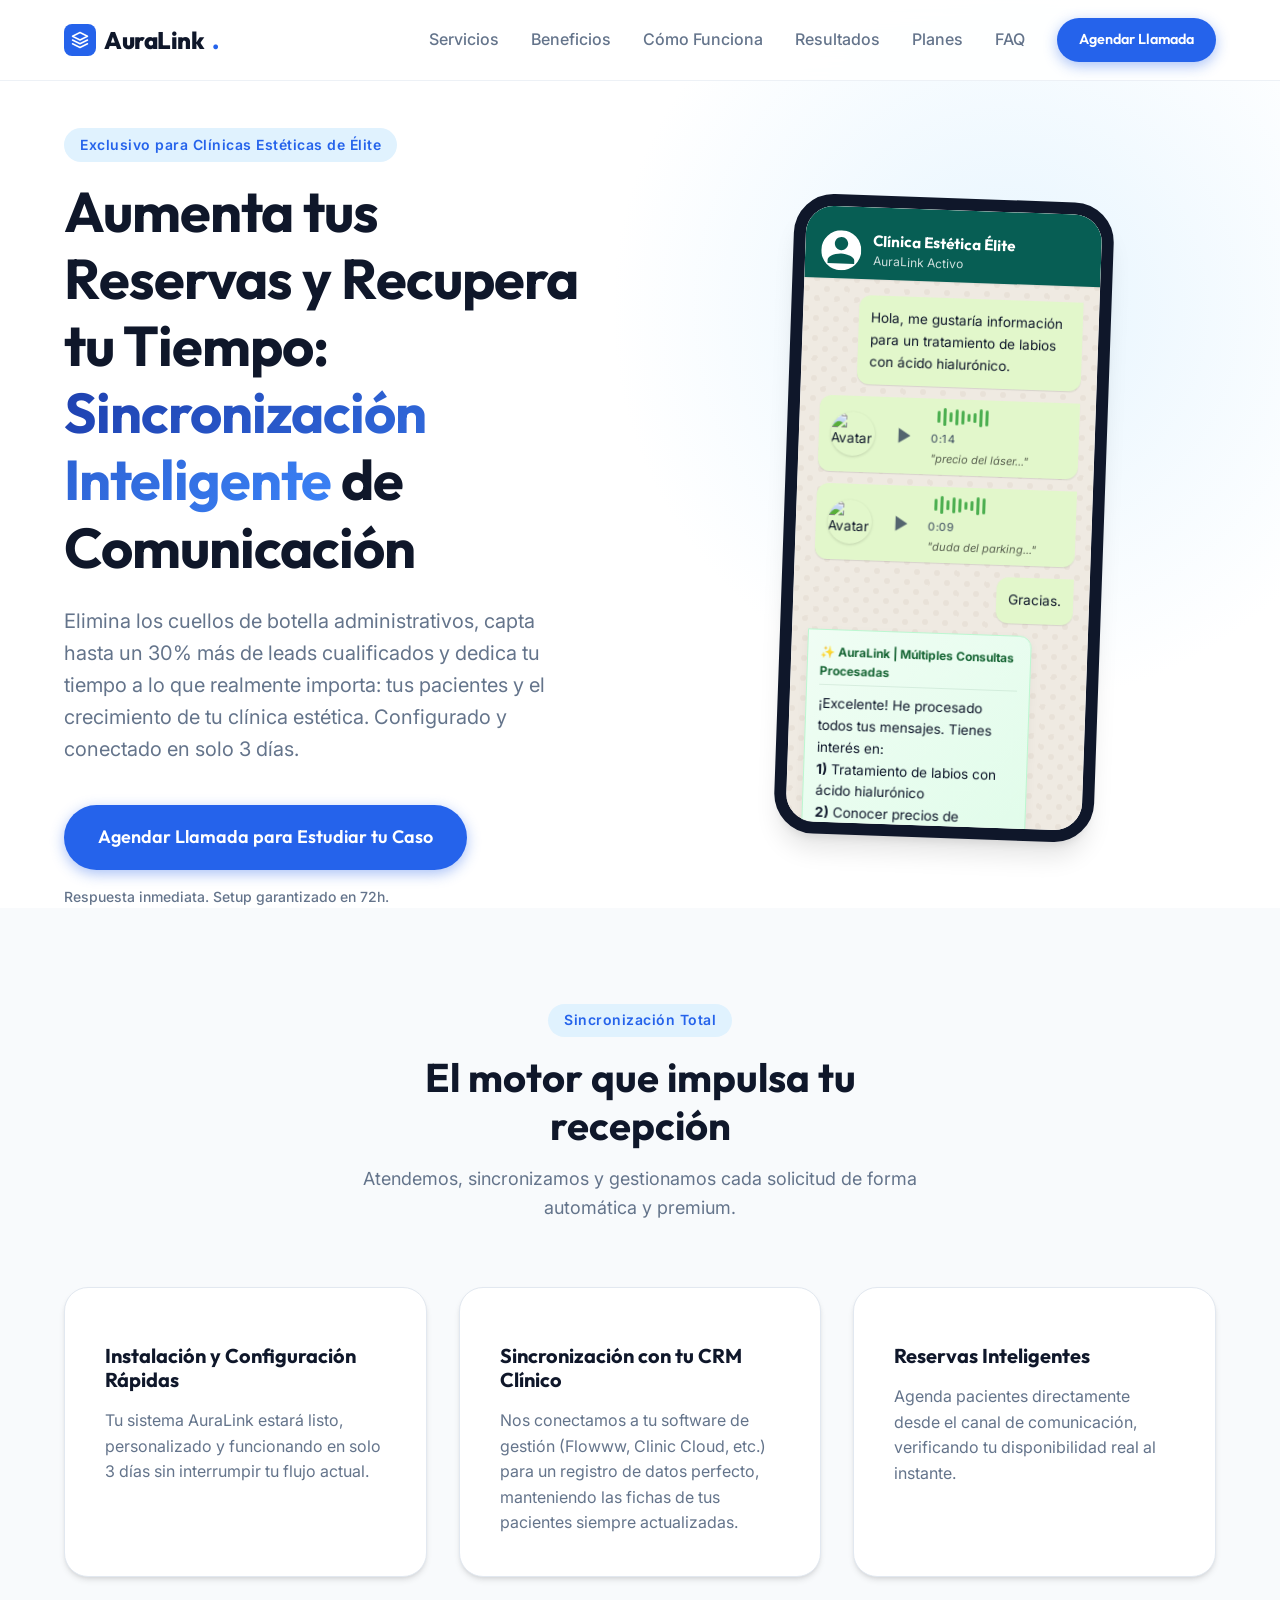
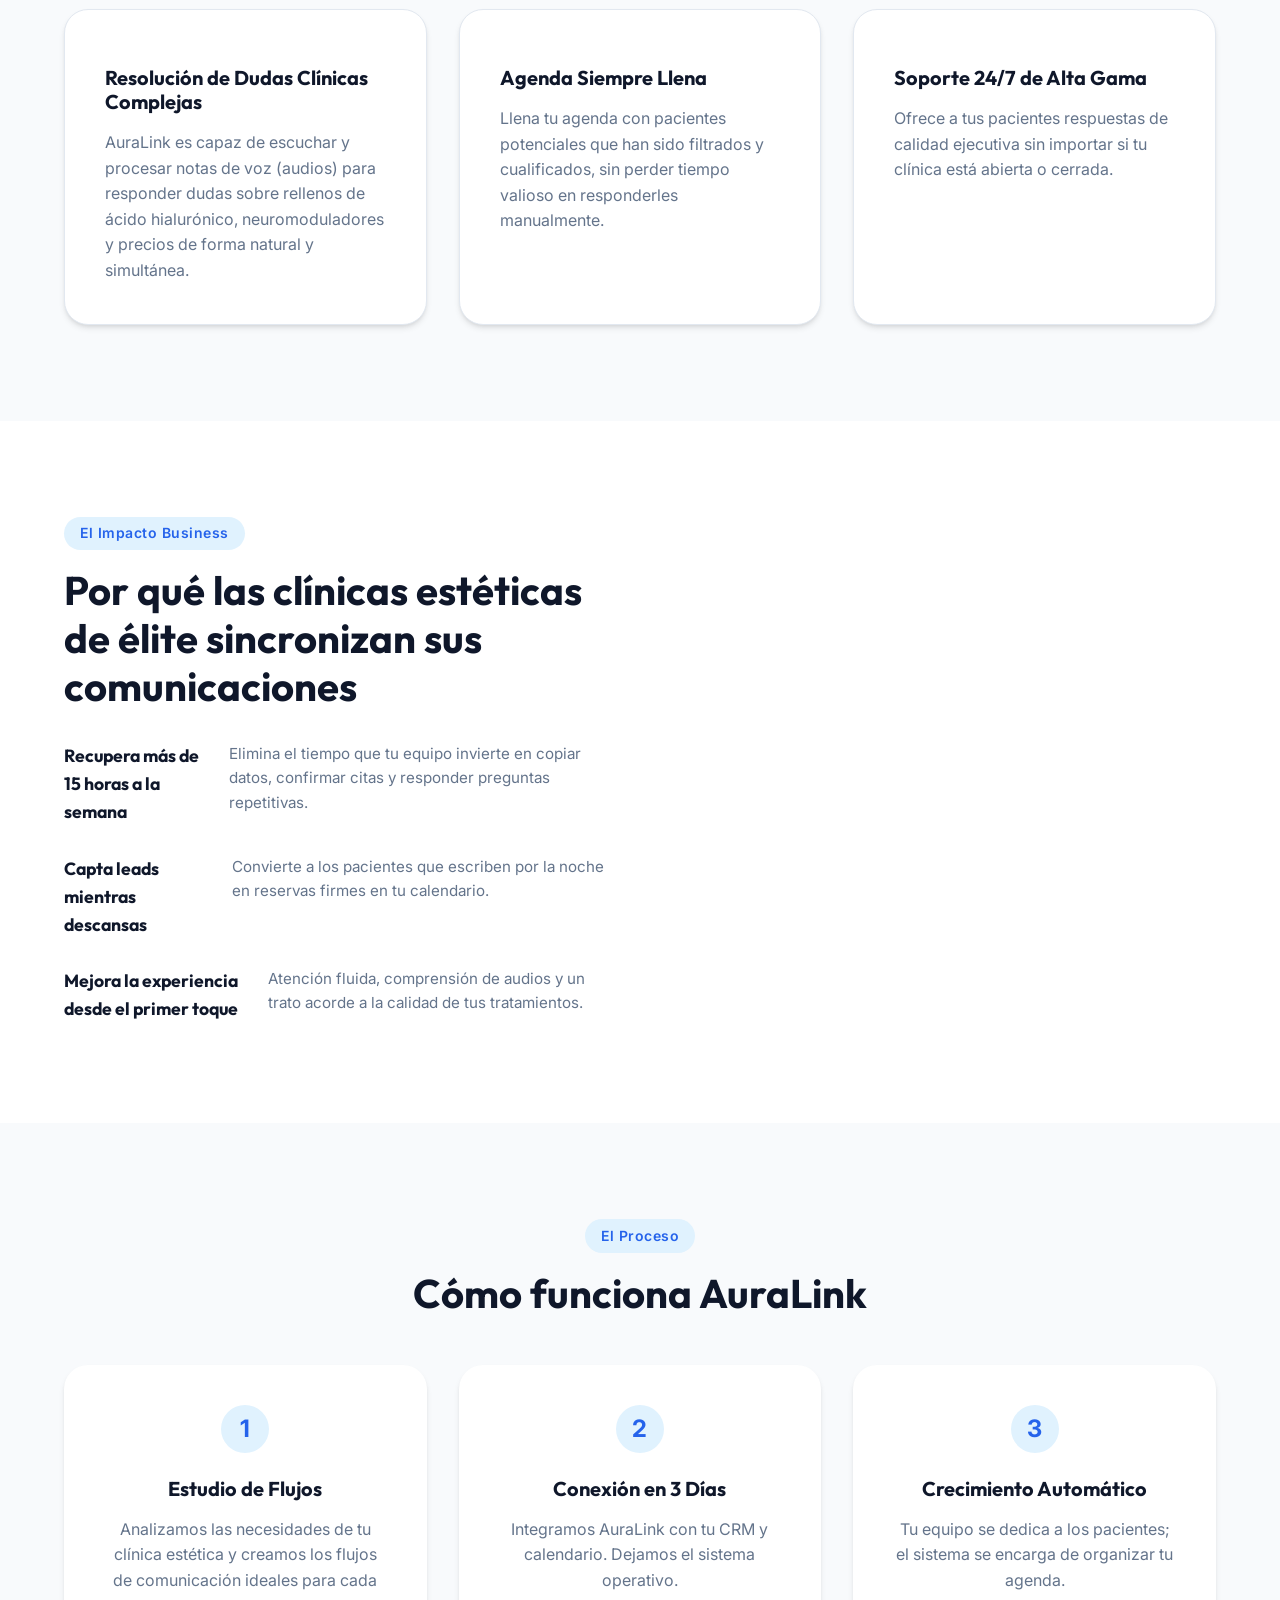
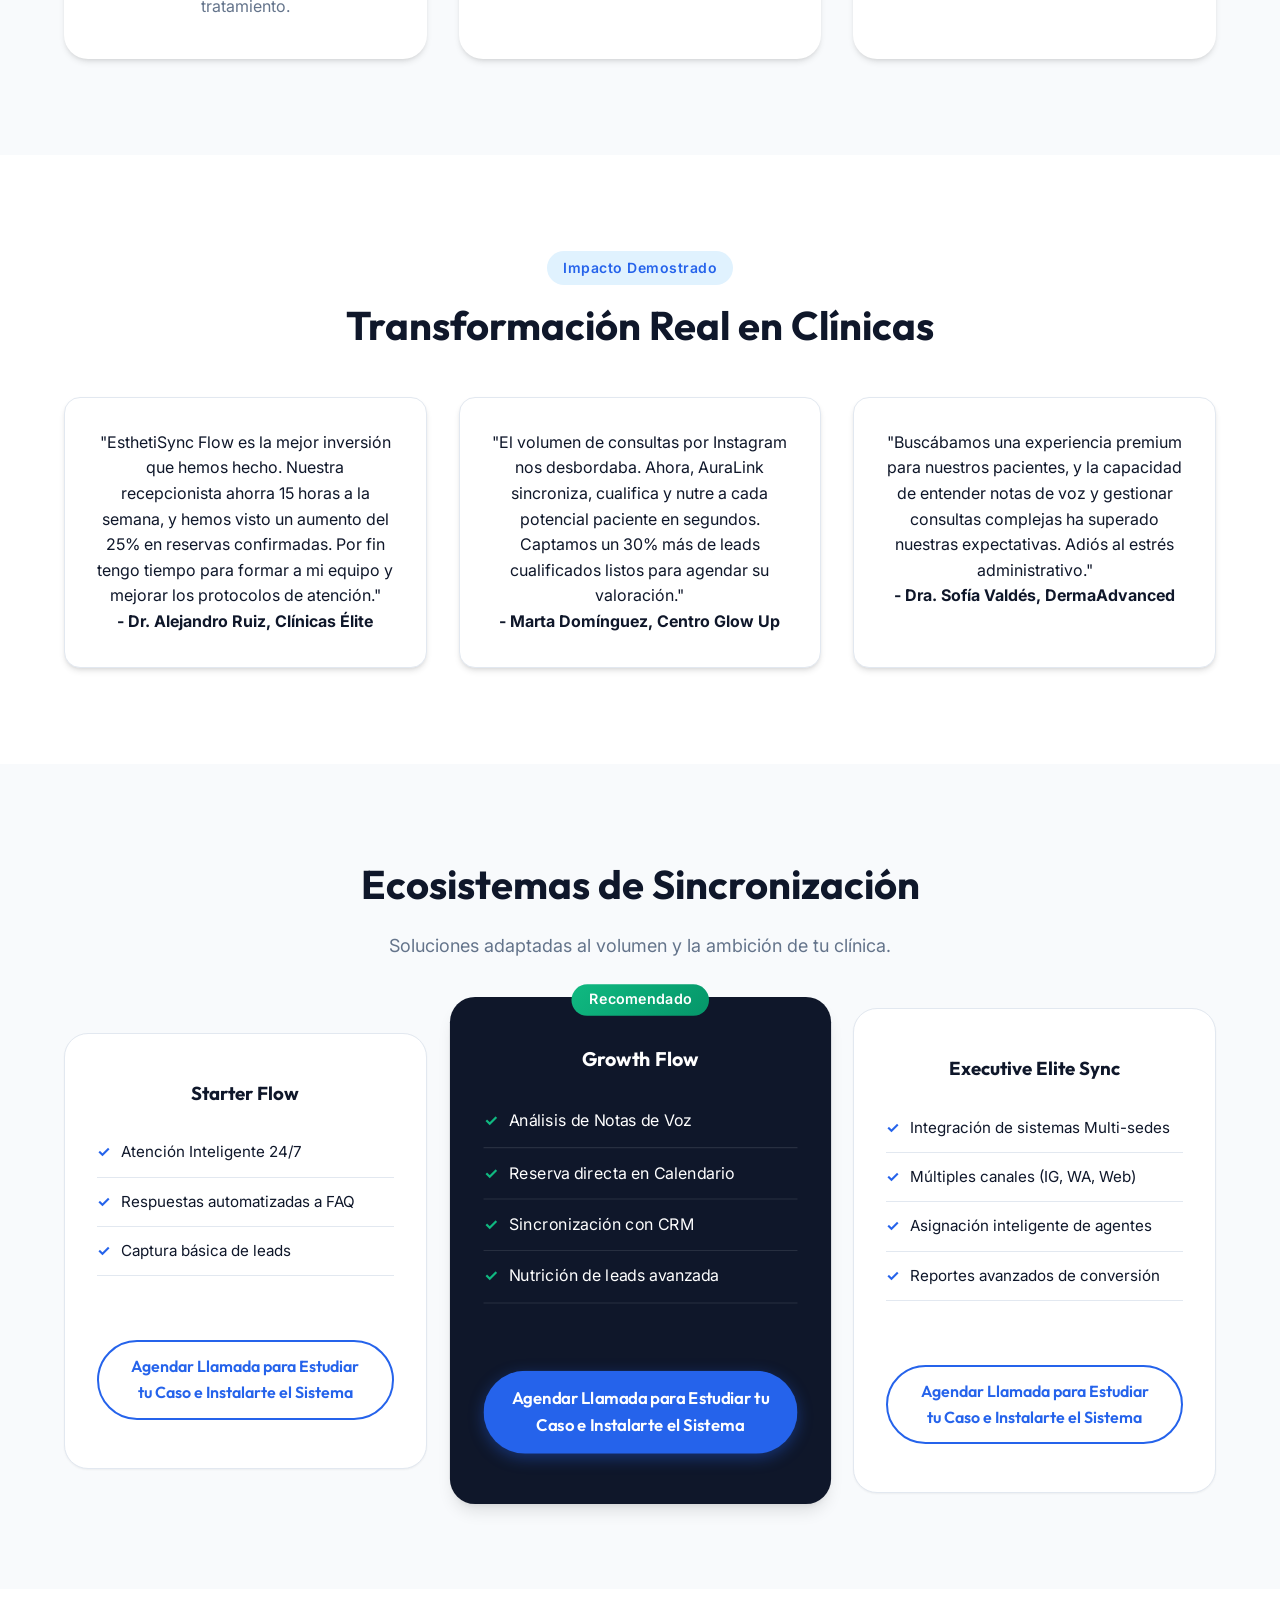
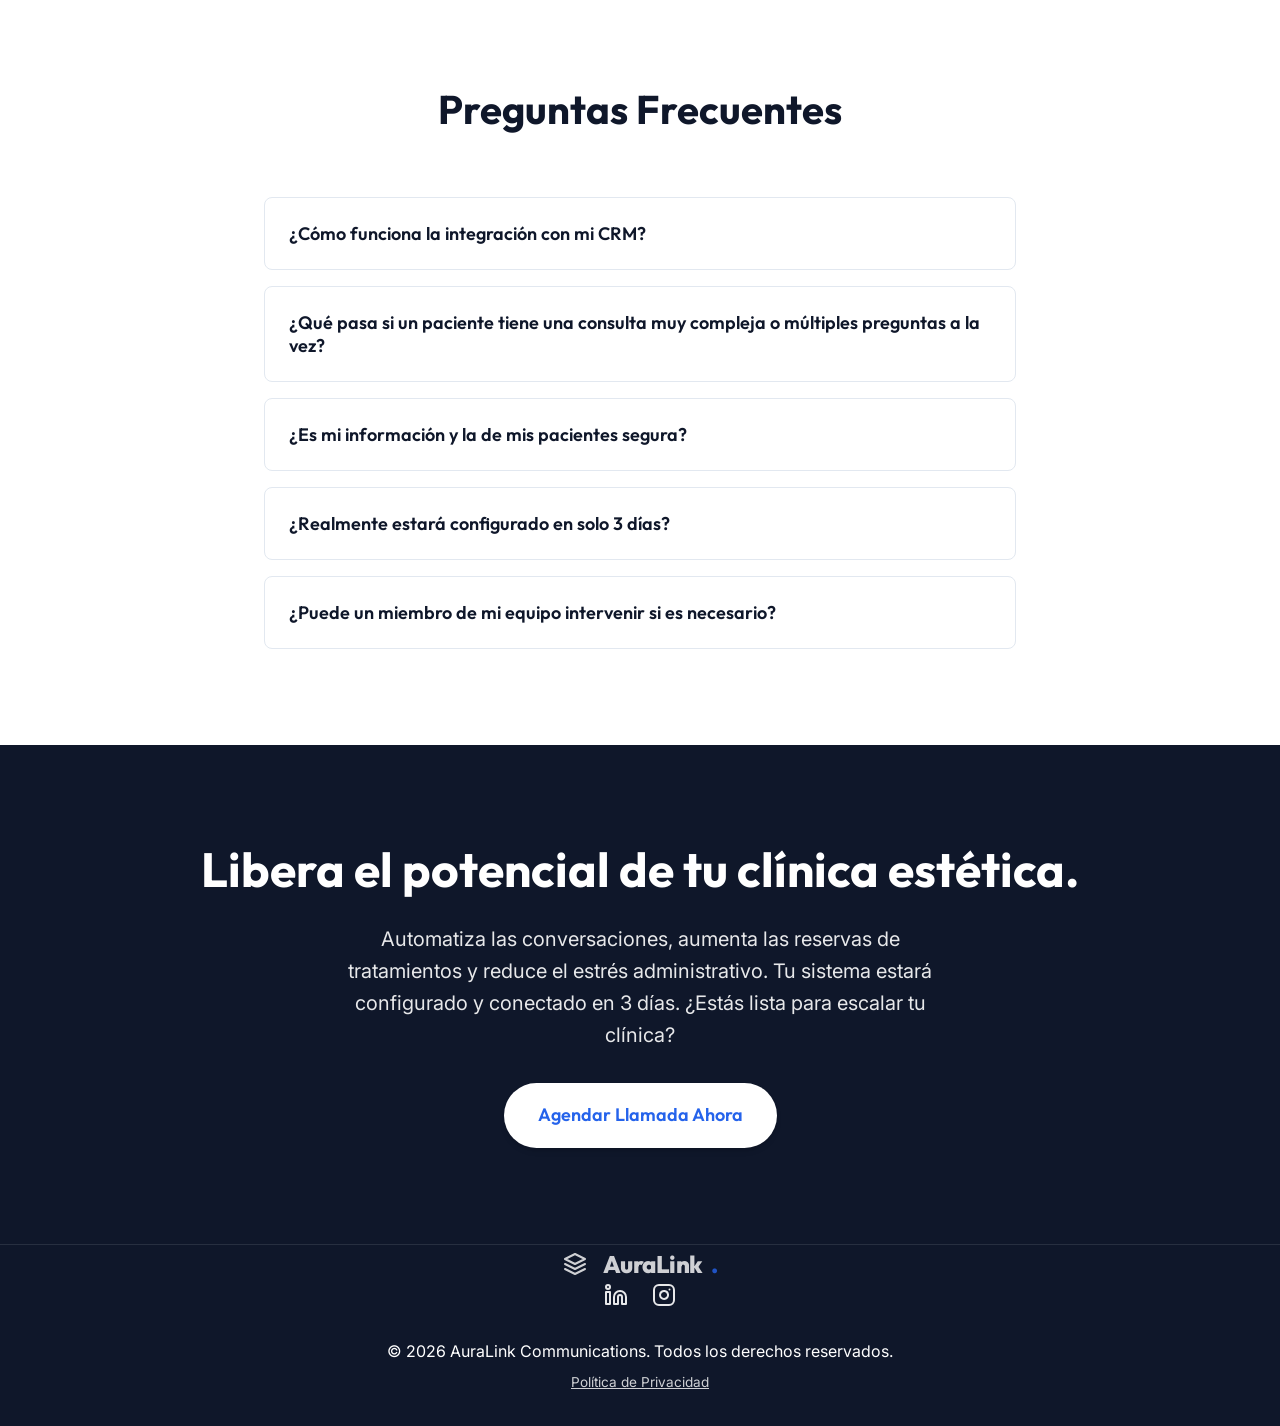
==== commit 3a2160af: "Añadir página de política de privacidad" ====
--- a/index.html
+++ b/index.html
@@ -314,7 +314,8 @@
                     <svg width="24" height="24" viewBox="0 0 24 24" fill="none" stroke="currentColor" stroke-width="2" stroke-linecap="round" stroke-linejoin="round"><rect x="2" y="2" width="20" height="20" rx="5" ry="5"></rect><path d="M16 11.37A4 4 0 1 1 12.63 8 4 4 0 0 1 16 11.37z"></path><line x1="17.5" y1="6.5" x2="17.51" y2="6.5"></line></svg>
                 </a>
             </div>
-            <p>&copy; 2026 AuraLink Communications. Todos los derechos reservados.</p>
+            <p style="margin-bottom: 0.5rem;">&copy; 2026 AuraLink Communications. Todos los derechos reservados.</p>
+            <p style="font-size: 0.85rem; opacity: 0.8;"><a href="politica-privacidad.html" style="color: white; text-decoration: underline;">Política de Privacidad</a></p>
         </div>
     </footer>
 
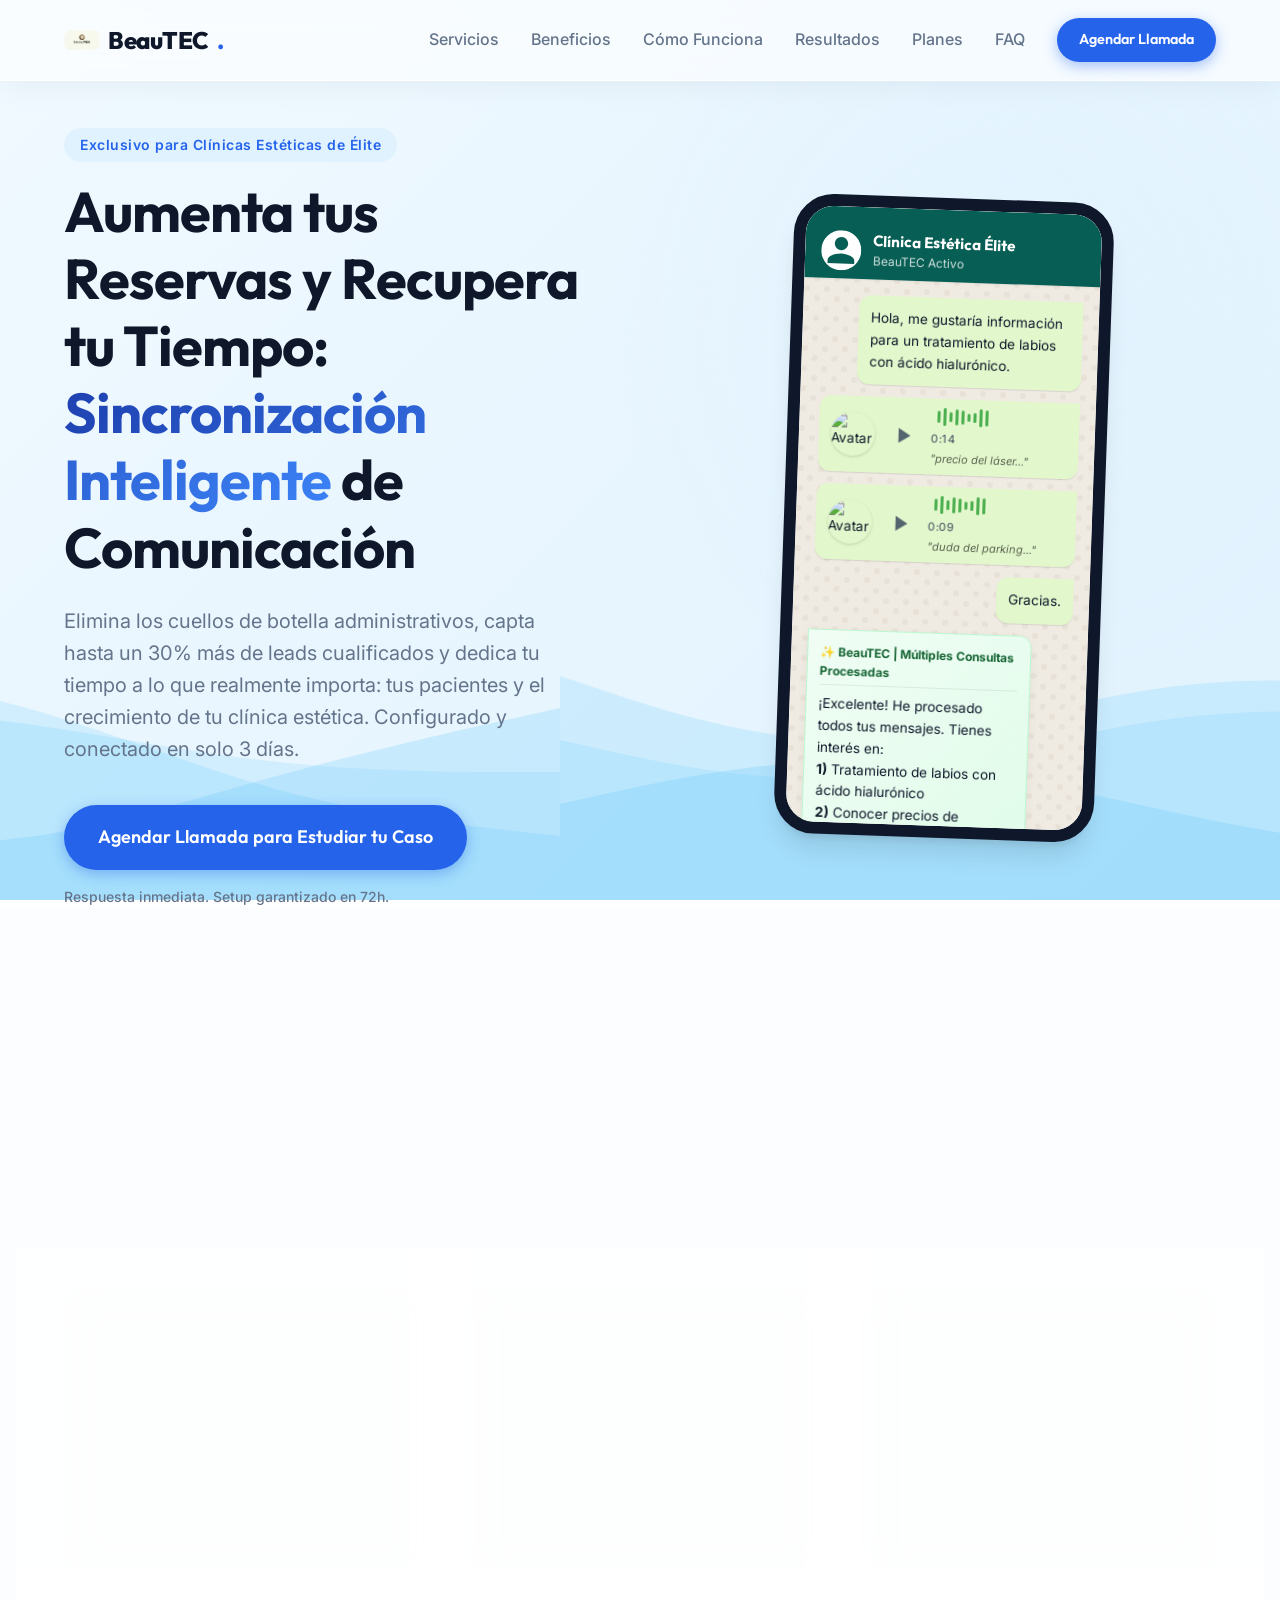
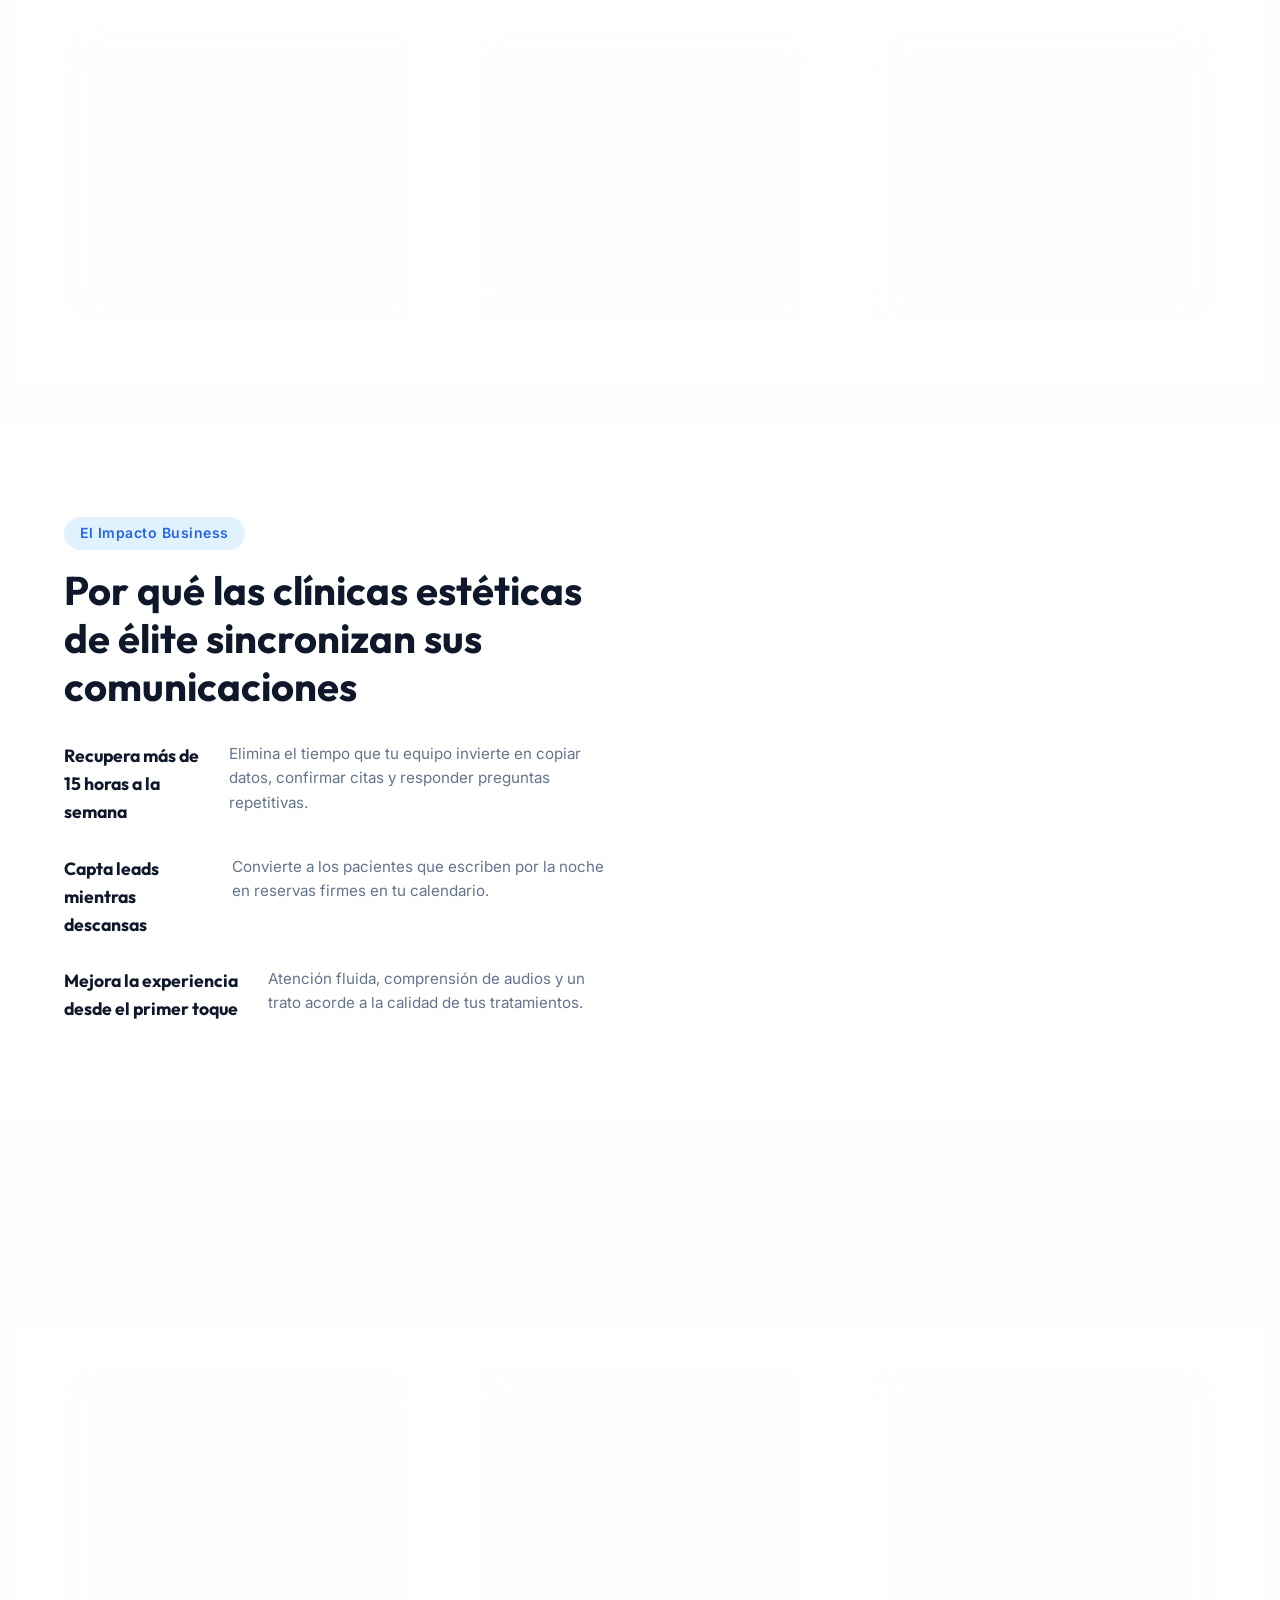
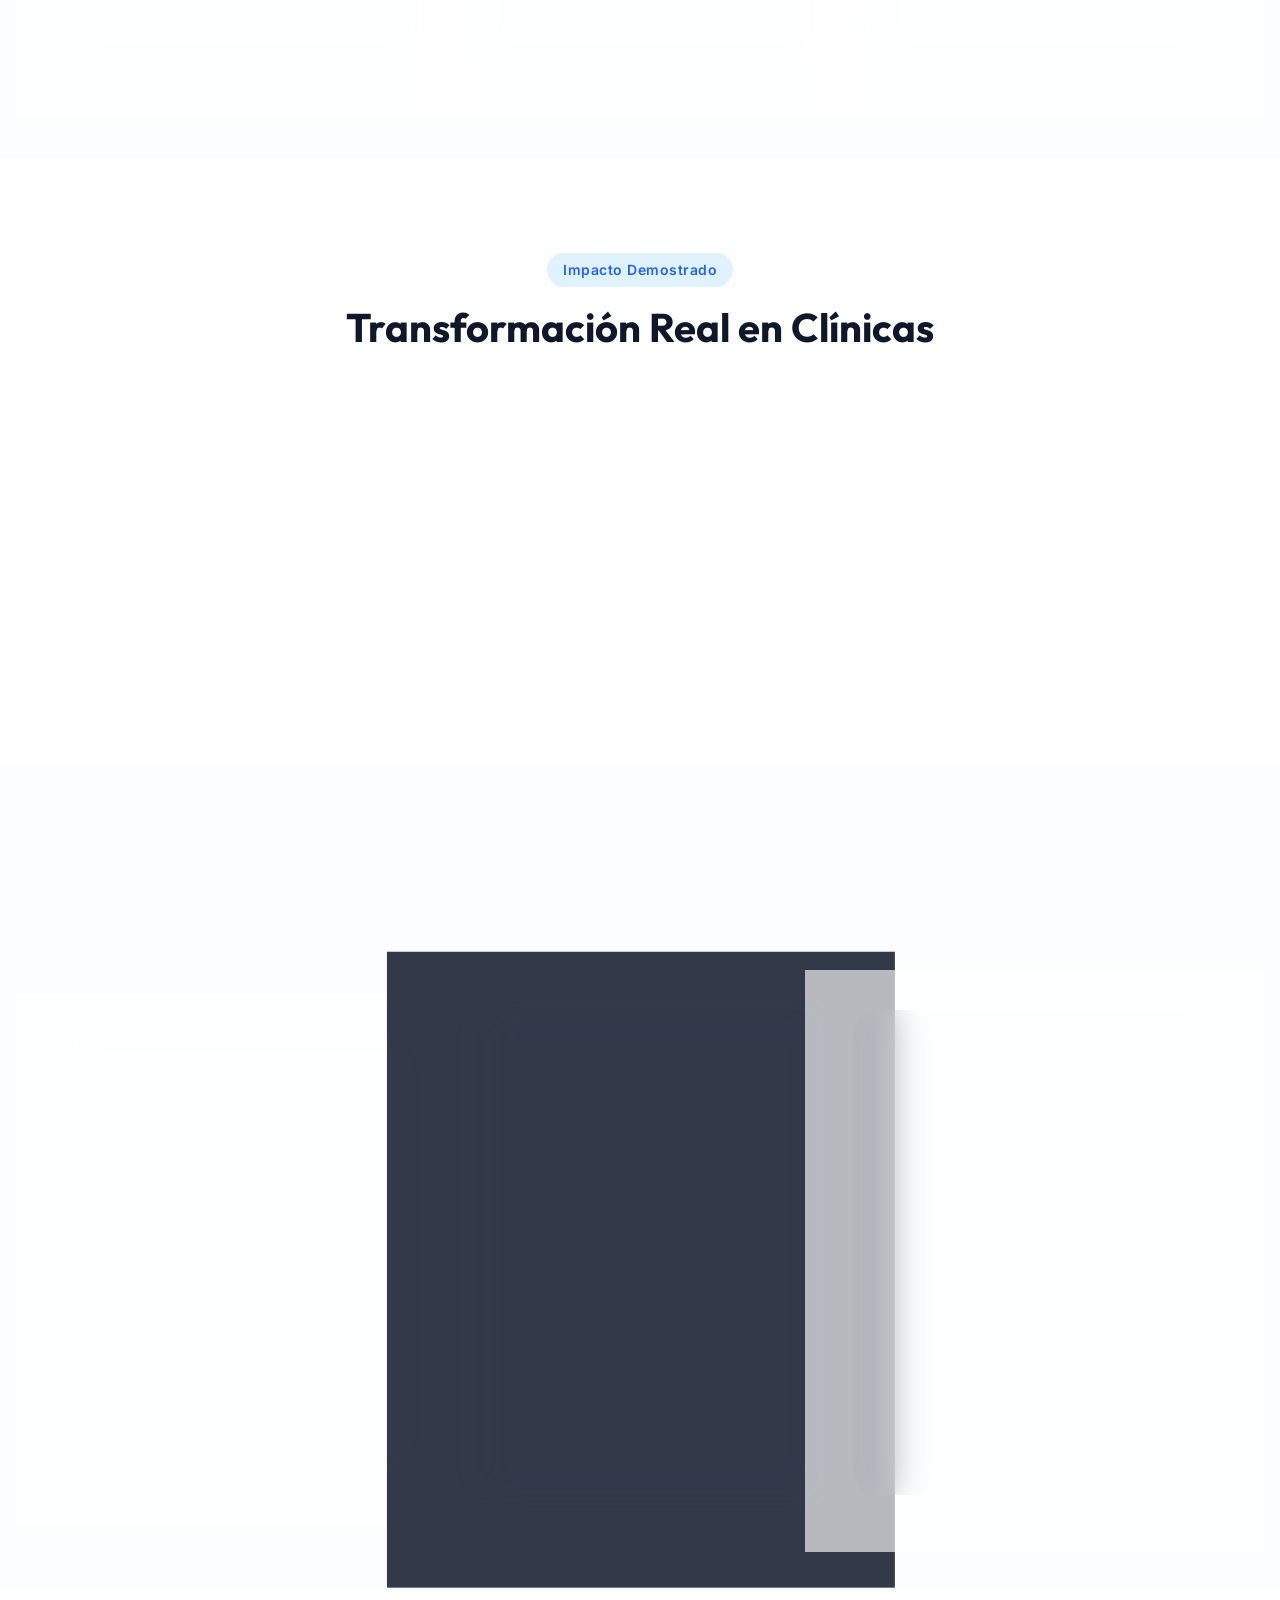
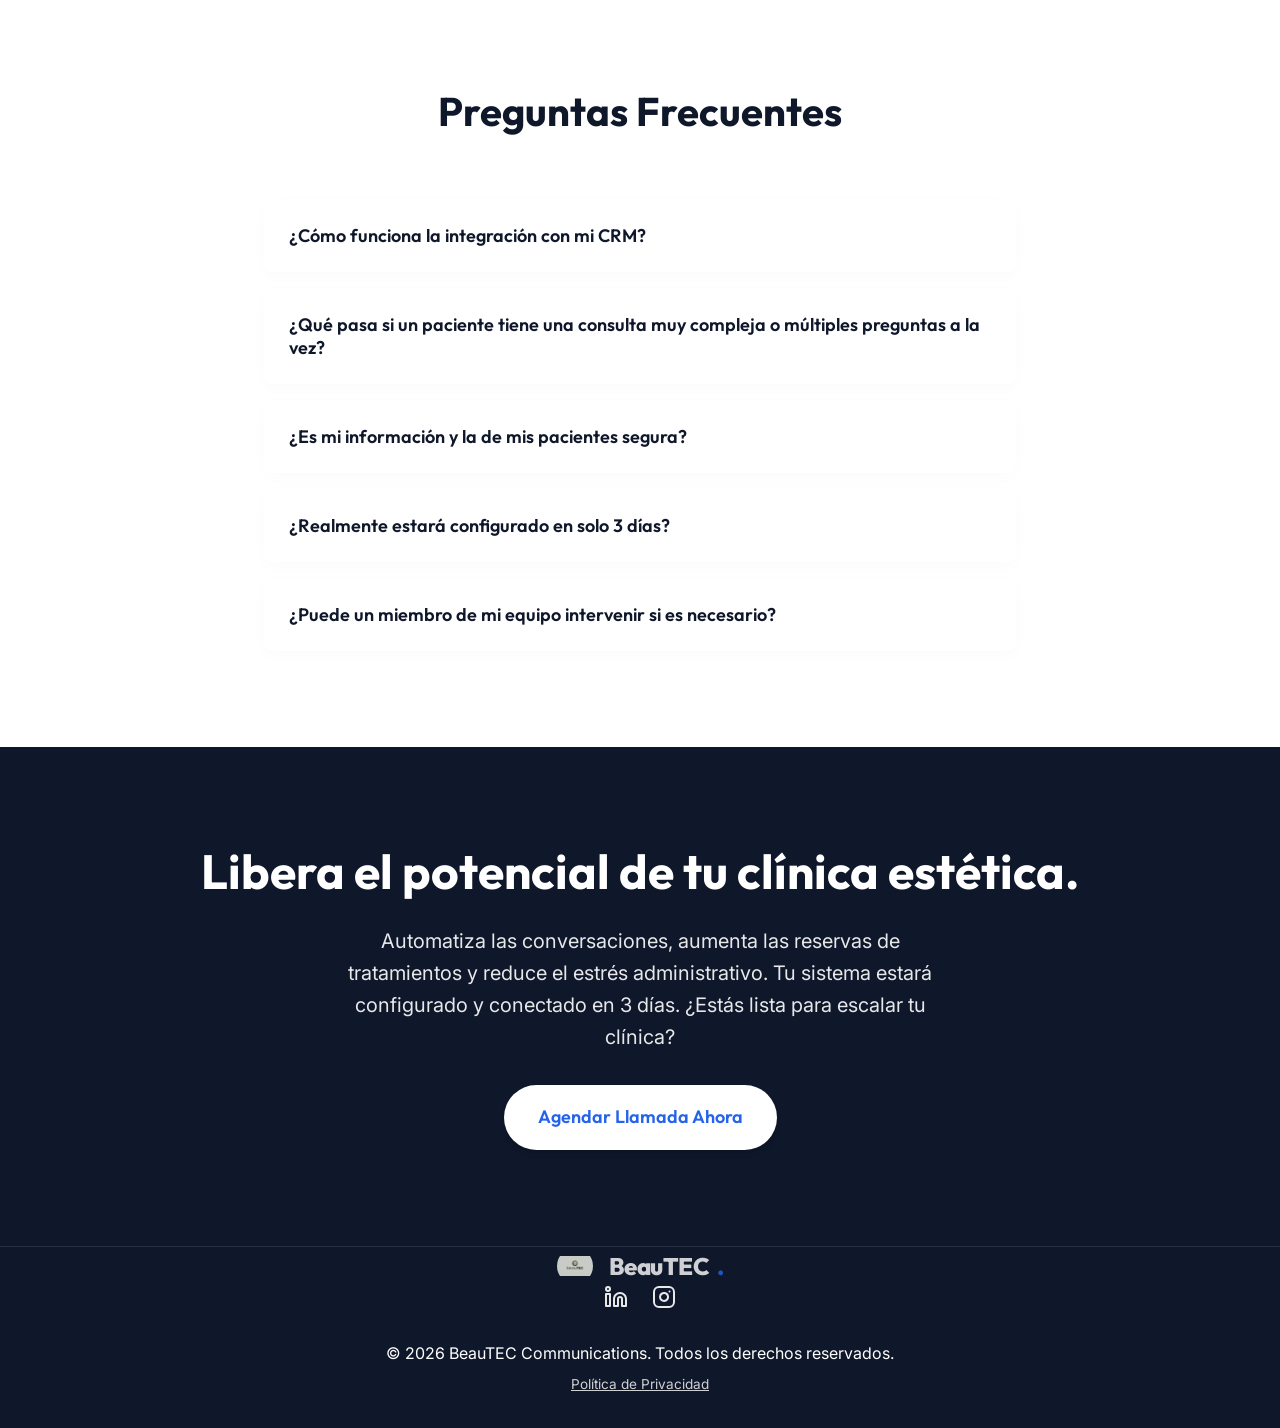
==== commit bc0b69cd: "feat: Rebranding a BeauTEC y mejoras completas de interfaz" ====
--- a/index.html
+++ b/index.html
@@ -3,7 +3,7 @@
 <head>
     <meta charset="UTF-8">
     <meta name="viewport" content="width=device-width, initial-scale=1.0">
-    <title>AuraLink | Sincronización Inteligente para Clínicas Estéticas</title>
+    <title>BeauTEC | Sincronización Inteligente para Clínicas Estéticas</title>
     <meta name="description" content="Aumenta tus reservas y recupera tu tiempo con la sincronización inteligente de comunicaciones para clínicas estéticas y centros de medicina estética.">
     <link rel="preconnect" href="https://fonts.googleapis.com">
     <link rel="preconnect" href="https://fonts.gstatic.com" crossorigin>
@@ -11,13 +11,16 @@
     <link rel="stylesheet" href="styles.css">
 </head>
 <body>
+    <div class="waves-bg">
+        <div class="wave wave1"></div>
+        <div class="wave wave2"></div>
+        <div class="wave wave3"></div>
+    </div>
     <header class="navbar" id="navbar">
         <div class="container nav-container">
             <a href="#" class="logo">
-                <div class="logo-icon">
-                    <svg width="24" height="24" viewBox="0 0 24 24" fill="none" stroke="currentColor" stroke-width="2" stroke-linecap="round" stroke-linejoin="round"><path d="M12 2L2 7l10 5 10-5-10-5z"></path><path d="M2 17l10 5 10-5"></path><path d="M2 12l10 5 10-5"></path></svg>
-                </div>
-                AuraLink<span class="text-primary">.</span>
+                <img src="logo.png" alt="BeauTEC Logo" class="brand-logo">
+                BeauTEC<span class="text-primary">.</span>
             </a>
             <button class="mobile-menu-btn" aria-label="Toggle menu">
                 <svg width="24" height="24" viewBox="0 0 24 24" fill="none" stroke="currentColor" stroke-width="2"><line x1="3" y1="12" x2="21" y2="12"></line><line x1="3" y1="6" x2="21" y2="6"></line><line x1="3" y1="18" x2="21" y2="18"></line></svg>
@@ -53,7 +56,7 @@
                             <div class="chat-avatar"></div>
                             <div class="chat-info">
                                 <strong>Clínica Estética Élite</strong>
-                                <span>AuraLink Activo</span>
+                                <span>BeauTEC Activo</span>
                             </div>
                         </div>
                         <div class="chat-body">
@@ -98,7 +101,7 @@
                             <div class="chat-bubble chat-user">Gracias.</div>
 
                             <div class="chat-bubble chat-system">
-                                <div class="system-header">✨ AuraLink | Múltiples Consultas Procesadas</div>
+                                <div class="system-header">✨ BeauTEC | Múltiples Consultas Procesadas</div>
                                 ¡Excelente! He procesado todos tus mensajes. Tienes interés en:<br>
                                 <b>1)</b> Tratamiento de labios con ácido hialurónico<br>
                                 <b>2)</b> Conocer precios de depilación láser<br>
@@ -123,7 +126,7 @@
             <div class="grid col-3 services-grid">
                 <div class="card service-card reveal">
                     <h3 class="card-title">Instalación y Configuración Rápidas</h3>
-                    <p class="card-text">Tu sistema AuraLink estará listo, personalizado y funcionando en solo 3 días sin interrumpir tu flujo actual.</p>
+                    <p class="card-text">Tu sistema BeauTEC estará listo, personalizado y funcionando en solo 3 días sin interrumpir tu flujo actual.</p>
                 </div>
                 <div class="card service-card reveal reveal-delay">
                     <h3 class="card-title">Sincronización con tu CRM Clínico</h3>
@@ -135,7 +138,7 @@
                 </div>
                 <div class="card service-card reveal">
                     <h3 class="card-title">Resolución de Dudas Clínicas Complejas</h3>
-                    <p class="card-text">AuraLink es capaz de escuchar y procesar notas de voz (audios) para responder dudas sobre rellenos de ácido hialurónico, neuromoduladores y precios de forma natural y simultánea.</p>
+                    <p class="card-text">BeauTEC es capaz de escuchar y procesar notas de voz (audios) para responder dudas sobre rellenos de ácido hialurónico, neuromoduladores y precios de forma natural y simultánea.</p>
                 </div>
                 <div class="card service-card reveal reveal-delay">
                     <h3 class="card-title">Agenda Siempre Llena</h3>
@@ -177,7 +180,7 @@
     <section id="comofunciona" class="section bg-light">
         <div class="container text-center">
             <span class="badge badge-primary reveal">El Proceso</span>
-            <h2 class="section-title reveal">Cómo funciona AuraLink</h2>
+            <h2 class="section-title reveal">Cómo funciona BeauTEC</h2>
             <div class="workflow-grid mt-12">
                 <div class="workflow-step reveal">
                     <div class="step-number">1</div>
@@ -187,7 +190,7 @@
                 <div class="workflow-step reveal reveal-delay">
                     <div class="step-number">2</div>
                     <h3 class="step-title">Conexión en 3 Días</h3>
-                    <p class="step-desc">Integramos AuraLink con tu CRM y calendario. Dejamos el sistema operativo.</p>
+                    <p class="step-desc">Integramos BeauTEC con tu CRM y calendario. Dejamos el sistema operativo.</p>
                 </div>
                 <div class="workflow-step reveal reveal-delay-2">
                     <div class="step-number text-primary">3</div>
@@ -209,7 +212,7 @@
                     <strong>- Dr. Alejandro Ruiz, Clínicas Élite</strong>
                 </div>
                 <div class="testimonial-card">
-                    <p>"El volumen de consultas por Instagram nos desbordaba. Ahora, AuraLink sincroniza, cualifica y nutre a cada potencial paciente en segundos. Captamos un 30% más de leads cualificados listos para agendar su valoración."</p>
+                    <p>"El volumen de consultas por Instagram nos desbordaba. Ahora, BeauTEC sincroniza, cualifica y nutre a cada potencial paciente en segundos. Captamos un 30% más de leads cualificados listos para agendar su valoración."</p>
                     <strong>- Marta Domínguez, Centro Glow Up</strong>
                 </div>
                 <div class="testimonial-card">
@@ -273,7 +276,7 @@
                 </div>
                 <div class="faq-item">
                     <button class="faq-question"><span>¿Qué pasa si un paciente tiene una consulta muy compleja o múltiples preguntas a la vez?</span></button>
-                    <div class="faq-answer"><p>AuraLink analiza la intención completa del usuario, incluso en notas de voz largas. Extrae las múltiples peticiones y responde consolidando de forma ordenada (ej. precios, parqueo, disponibilidad), dando la sensación de atención humana experta.</p></div>
+                    <div class="faq-answer"><p>BeauTEC analiza la intención completa del usuario, incluso en notas de voz largas. Extrae las múltiples peticiones y responde consolidando de forma ordenada (ej. precios, parqueo, disponibilidad), dando la sensación de atención humana experta.</p></div>
                 </div>
                 <div class="faq-item">
                     <button class="faq-question"><span>¿Es mi información y la de mis pacientes segura?</span></button>
@@ -303,8 +306,8 @@
     <footer class="footer text-center">
         <div class="container pb-6 pt-6 text-sm">
             <div class="logo justify-center mb-4" style="justify-content: center; opacity: 0.8;">
-                <svg width="24" height="24" viewBox="0 0 24 24" fill="none" stroke="currentColor" stroke-width="2" stroke-linecap="round" stroke-linejoin="round" style="margin-right: 8px;"><path d="M12 2L2 7l10 5 10-5-10-5z"></path><path d="M2 17l10 5 10-5"></path><path d="M2 12l10 5 10-5"></path></svg> 
-                AuraLink<span class="text-primary">.</span>
+                <img src="logo.png" alt="BeauTEC Logo" class="brand-logo" style="margin-right: 8px;">
+                BeauTEC<span class="text-primary">.</span>
             </div>
             <div class="social-links" style="display: flex; justify-content: center; gap: 1.5rem; margin-bottom: 1.5rem; opacity: 0.9;">
                 <a href="https://www.linkedin.com/in/beatriz-gonzález-garcía-1365b71b4" target="_blank" aria-label="LinkedIn" style="color: white; transition: color 0.2s;" onmouseover="this.style.color='#2563eb'" onmouseout="this.style.color='white'">
@@ -314,7 +317,7 @@
                     <svg width="24" height="24" viewBox="0 0 24 24" fill="none" stroke="currentColor" stroke-width="2" stroke-linecap="round" stroke-linejoin="round"><rect x="2" y="2" width="20" height="20" rx="5" ry="5"></rect><path d="M16 11.37A4 4 0 1 1 12.63 8 4 4 0 0 1 16 11.37z"></path><line x1="17.5" y1="6.5" x2="17.51" y2="6.5"></line></svg>
                 </a>
             </div>
-            <p style="margin-bottom: 0.5rem;">&copy; 2026 AuraLink Communications. Todos los derechos reservados.</p>
+            <p style="margin-bottom: 0.5rem;">&copy; 2026 BeauTEC Communications. Todos los derechos reservados.</p>
             <p style="font-size: 0.85rem; opacity: 0.8;"><a href="politica-privacidad.html" style="color: white; text-decoration: underline;">Política de Privacidad</a></p>
         </div>
     </footer>
@@ -322,3 +325,4 @@
     <script src="script.js"></script>
 </body>
 </html>
+
--- a/styles.css
+++ b/styles.css
@@ -46,9 +46,53 @@
 body {
     font-family: 'Inter', sans-serif;
     color: var(--text-main);
-    background-color: var(--bg-white);
+    background-color: transparent;
     line-height: 1.6;
     overflow-x: hidden;
+    position: relative;
+}
+
+/* Background Waves */
+.waves-bg {
+    position: fixed;
+    top: 0;
+    left: 0;
+    width: 100vw;
+    height: 100vh;
+    z-index: -2;
+    overflow: hidden;
+    background: linear-gradient(135deg, #f0f9ff 0%, #e0f2fe 100%);
+}
+.wave {
+    position: absolute;
+    bottom: 0;
+    left: 0;
+    width: 200vw;
+    height: 100%;
+    background-repeat: repeat-x;
+    background-position: bottom;
+}
+.wave1 {
+    background-image: url('data:image/svg+xml;utf8,<svg viewBox="0 0 1440 320" xmlns="http://www.w3.org/2000/svg"><path fill="%23bae6fd" fill-opacity="0.5" d="M0,160L48,170.7C96,181,192,203,288,197.3C384,192,480,160,576,144C672,128,768,128,864,138.7C960,149,1056,171,1152,181.3C1248,192,1344,192,1392,192L1440,192L1440,320L0,320Z"></path></svg>');
+    background-size: 1440px 320px;
+    animation: wave-anim 25s linear infinite;
+    z-index: 1;
+}
+.wave2 {
+    background-image: url('data:image/svg+xml;utf8,<svg viewBox="0 0 1440 320" xmlns="http://www.w3.org/2000/svg"><path fill="%237dd3fc" fill-opacity="0.3" d="M0,224L48,213.3C96,203,192,181,288,181.3C384,181,480,203,576,224C672,245,768,267,864,261.3C960,256,1056,224,1152,197.3C1248,171,1344,149,1392,138.7L1440,128L1440,320L0,320Z"></path></svg>');
+    background-size: 1440px 320px;
+    animation: wave-anim 20s linear infinite reverse;
+    z-index: 2;
+}
+.wave3 {
+    background-image: url('data:image/svg+xml;utf8,<svg viewBox="0 0 1440 320" xmlns="http://www.w3.org/2000/svg"><path fill="%2338bdf8" fill-opacity="0.15" d="M0,96L48,112C96,128,192,160,288,160C384,160,480,128,576,112C672,96,768,96,864,117.3C960,139,1056,181,1152,208C1248,235,1344,245,1392,250.7L1440,256L1440,320L0,320Z"></path></svg>');
+    background-size: 1440px 320px;
+    animation: wave-anim 35s linear infinite;
+    z-index: 3;
+}
+@keyframes wave-anim {
+    0% { transform: translateX(0); }
+    100% { transform: translateX(-1440px); }
 }
 
 h1, h2, h3, h4, h5, h6 {
@@ -82,10 +126,16 @@
 
 .section {
     padding: 6rem 0;
+    position: relative;
+    z-index: 1;
 }
 
 .bg-light {
-    background-color: var(--bg-light);
+    background-color: rgba(248, 250, 252, 0.4);
+    backdrop-filter: blur(8px);
+    -webkit-backdrop-filter: blur(8px);
+    position: relative;
+    z-index: 1;
 }
 
 .pt-16 { padding-top: 8rem; }
@@ -207,9 +257,11 @@
     left: 0;
     right: 0;
     z-index: 1000;
-    background: rgba(255, 255, 255, 0.85);
-    backdrop-filter: blur(12px);
-    border-bottom: 1px solid rgba(226, 232, 240, 0.6);
+    background: rgba(255, 255, 255, 0.6);
+    backdrop-filter: blur(20px);
+    -webkit-backdrop-filter: blur(20px);
+    border-bottom: 1px solid rgba(255, 255, 255, 0.8);
+    box-shadow: 0 4px 30px rgba(0, 0, 0, 0.05);
     transition: var(--transition-fast);
 }
 
@@ -249,6 +301,13 @@
 .logo-icon svg {
     width: 18px;
     height: 18px;
+}
+
+.brand-logo {
+    width: 36px;
+    height: 36px;
+    object-fit: contain;
+    border-radius: 50%;
 }
 
 .nav-links {
@@ -584,18 +643,21 @@
 }
 
 .service-card {
-    background: var(--bg-white);
+    background: rgba(255, 255, 255, 0.65);
+    backdrop-filter: blur(16px);
+    -webkit-backdrop-filter: blur(16px);
     padding: 2.5rem;
     border-radius: var(--radius-xl);
-    box-shadow: var(--shadow-md);
+    box-shadow: 0 8px 32px 0 rgba(31, 38, 135, 0.05);
     transition: var(--transition-smooth);
-    border: 1px solid var(--border-color);
+    border: 1px solid rgba(255, 255, 255, 0.8);
 }
 
 .service-card:hover {
     transform: translateY(-8px);
-    box-shadow: var(--shadow-xl);
-    border-color: var(--primary-light);
+    box-shadow: 0 16px 40px 0 rgba(31, 38, 135, 0.08);
+    border-color: rgba(255, 255, 255, 1);
+    background: rgba(255, 255, 255, 0.75);
 }
 
 .card-title {
@@ -640,10 +702,13 @@
 }
 
 .workflow-step {
-    background: white;
+    background: rgba(255, 255, 255, 0.65);
+    backdrop-filter: blur(16px);
+    -webkit-backdrop-filter: blur(16px);
     padding: 2.5rem;
     border-radius: var(--radius-xl);
-    box-shadow: var(--shadow-md);
+    box-shadow: 0 8px 32px 0 rgba(31, 38, 135, 0.05);
+    border: 1px solid rgba(255, 255, 255, 0.8);
     position: relative;
     z-index: 2;
 }
@@ -673,11 +738,13 @@
 
 /* Testimonials */
 .testimonial-card {
-    background: var(--bg-white);
+    background: rgba(255, 255, 255, 0.65);
+    backdrop-filter: blur(16px);
+    -webkit-backdrop-filter: blur(16px);
     padding: 2rem;
     border-radius: var(--radius-lg);
-    box-shadow: var(--shadow-md);
-    border: 1px solid var(--border-color);
+    box-shadow: 0 8px 32px 0 rgba(31, 38, 135, 0.05);
+    border: 1px solid rgba(255, 255, 255, 0.8);
 }
 
 /* Pricing Grid */
@@ -689,11 +756,13 @@
 }
 
 .pricing-card {
-    background: var(--bg-white);
+    background: rgba(255, 255, 255, 0.65);
+    backdrop-filter: blur(16px);
+    -webkit-backdrop-filter: blur(16px);
     padding: 3rem 2rem;
     border-radius: var(--radius-xl);
-    box-shadow: var(--shadow-sm);
-    border: 1px solid var(--border-color);
+    box-shadow: 0 8px 32px 0 rgba(31, 38, 135, 0.05);
+    border: 1px solid rgba(255, 255, 255, 0.8);
     transition: var(--transition-smooth);
     position: relative;
 }
@@ -704,11 +773,13 @@
 }
 
 .pricing-card.pro {
-    background: var(--bg-dark);
+    background: rgba(15, 23, 42, 0.85); /* Dark transparent */
+    backdrop-filter: blur(20px);
+    -webkit-backdrop-filter: blur(20px);
     color: white;
     transform: scale(1.05);
-    box-shadow: var(--shadow-lg);
-    border: none;
+    box-shadow: 0 16px 40px 0 rgba(15, 23, 42, 0.4);
+    border: 1px solid rgba(255, 255, 255, 0.1);
 }
 
 .pricing-card.pro h3 {
@@ -770,10 +841,13 @@
 }
 
 .faq-item {
-    background: var(--bg-white);
-    border: 1px solid var(--border-color);
+    background: rgba(255, 255, 255, 0.65);
+    backdrop-filter: blur(16px);
+    -webkit-backdrop-filter: blur(16px);
+    border: 1px solid rgba(255, 255, 255, 0.8);
     border-radius: var(--radius-md);
     overflow: hidden;
+    box-shadow: 0 4px 16px 0 rgba(31, 38, 135, 0.02);
 }
 
 .faq-question {
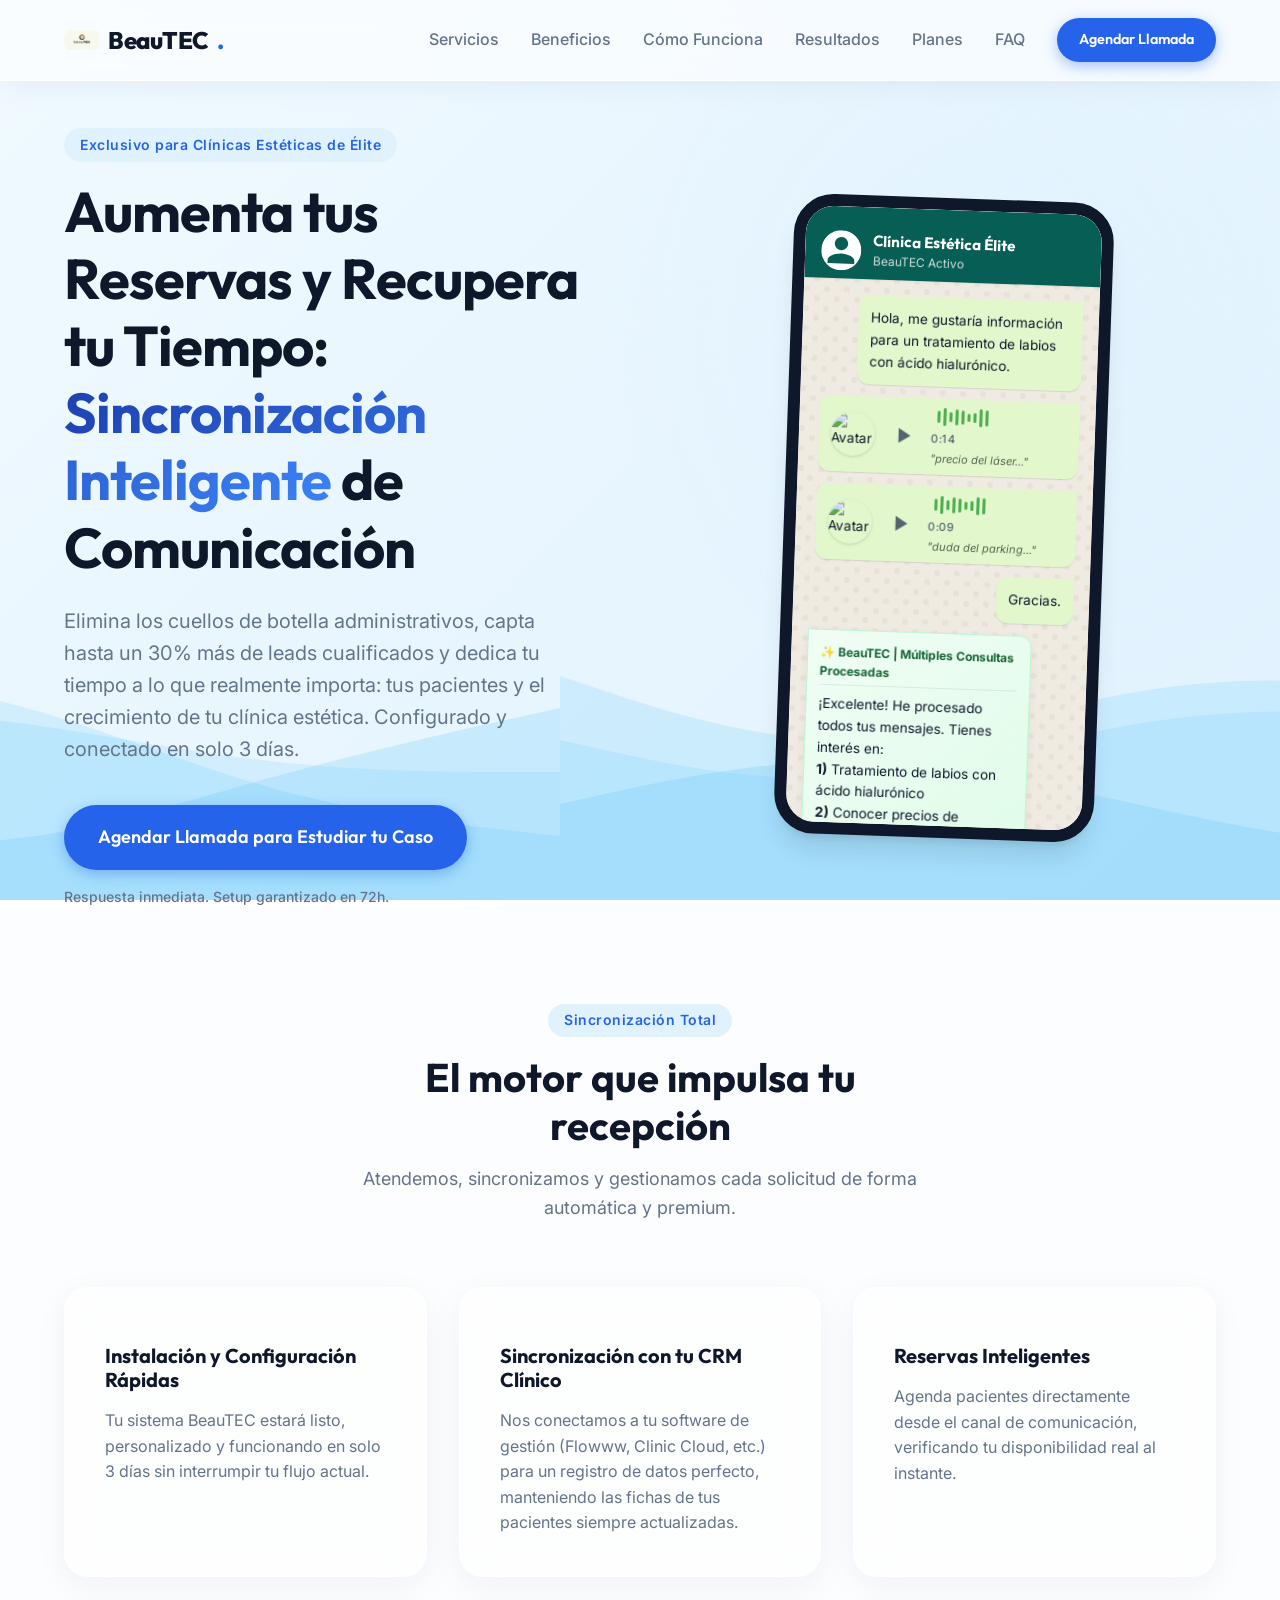
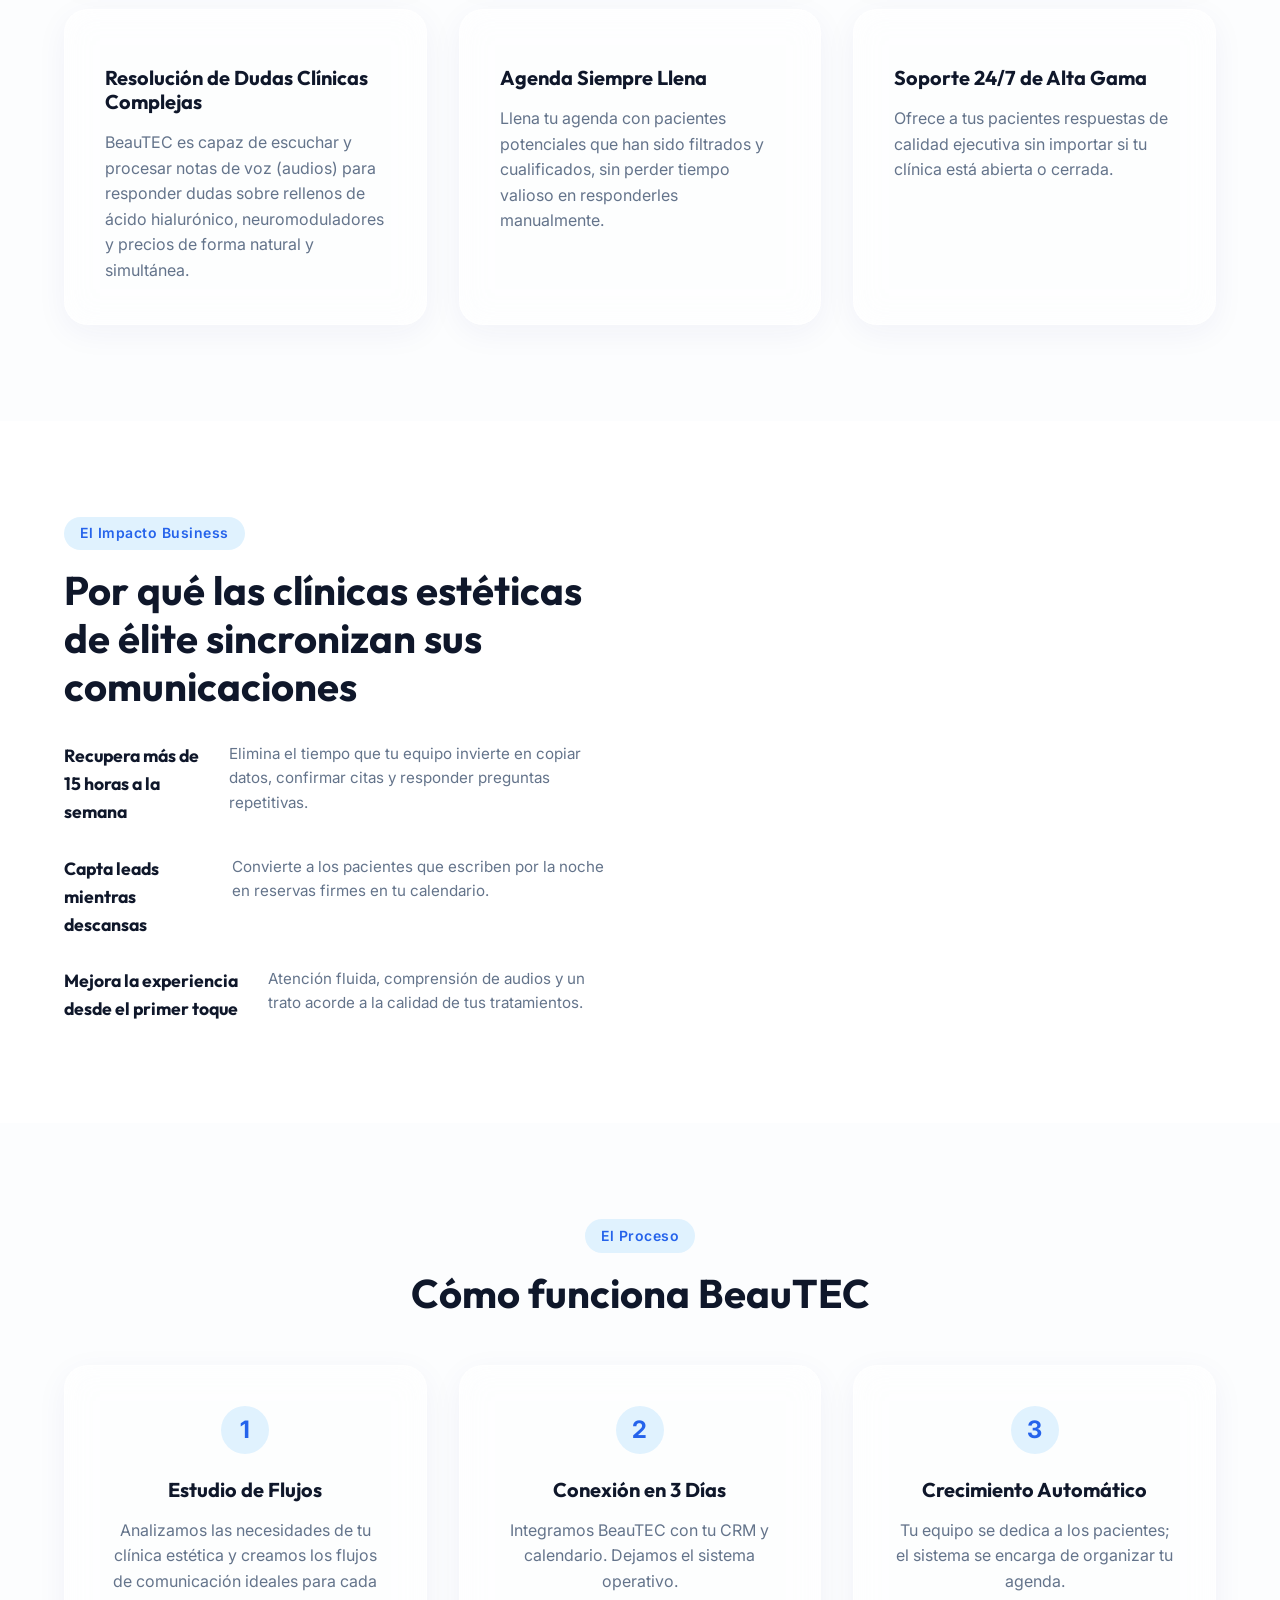
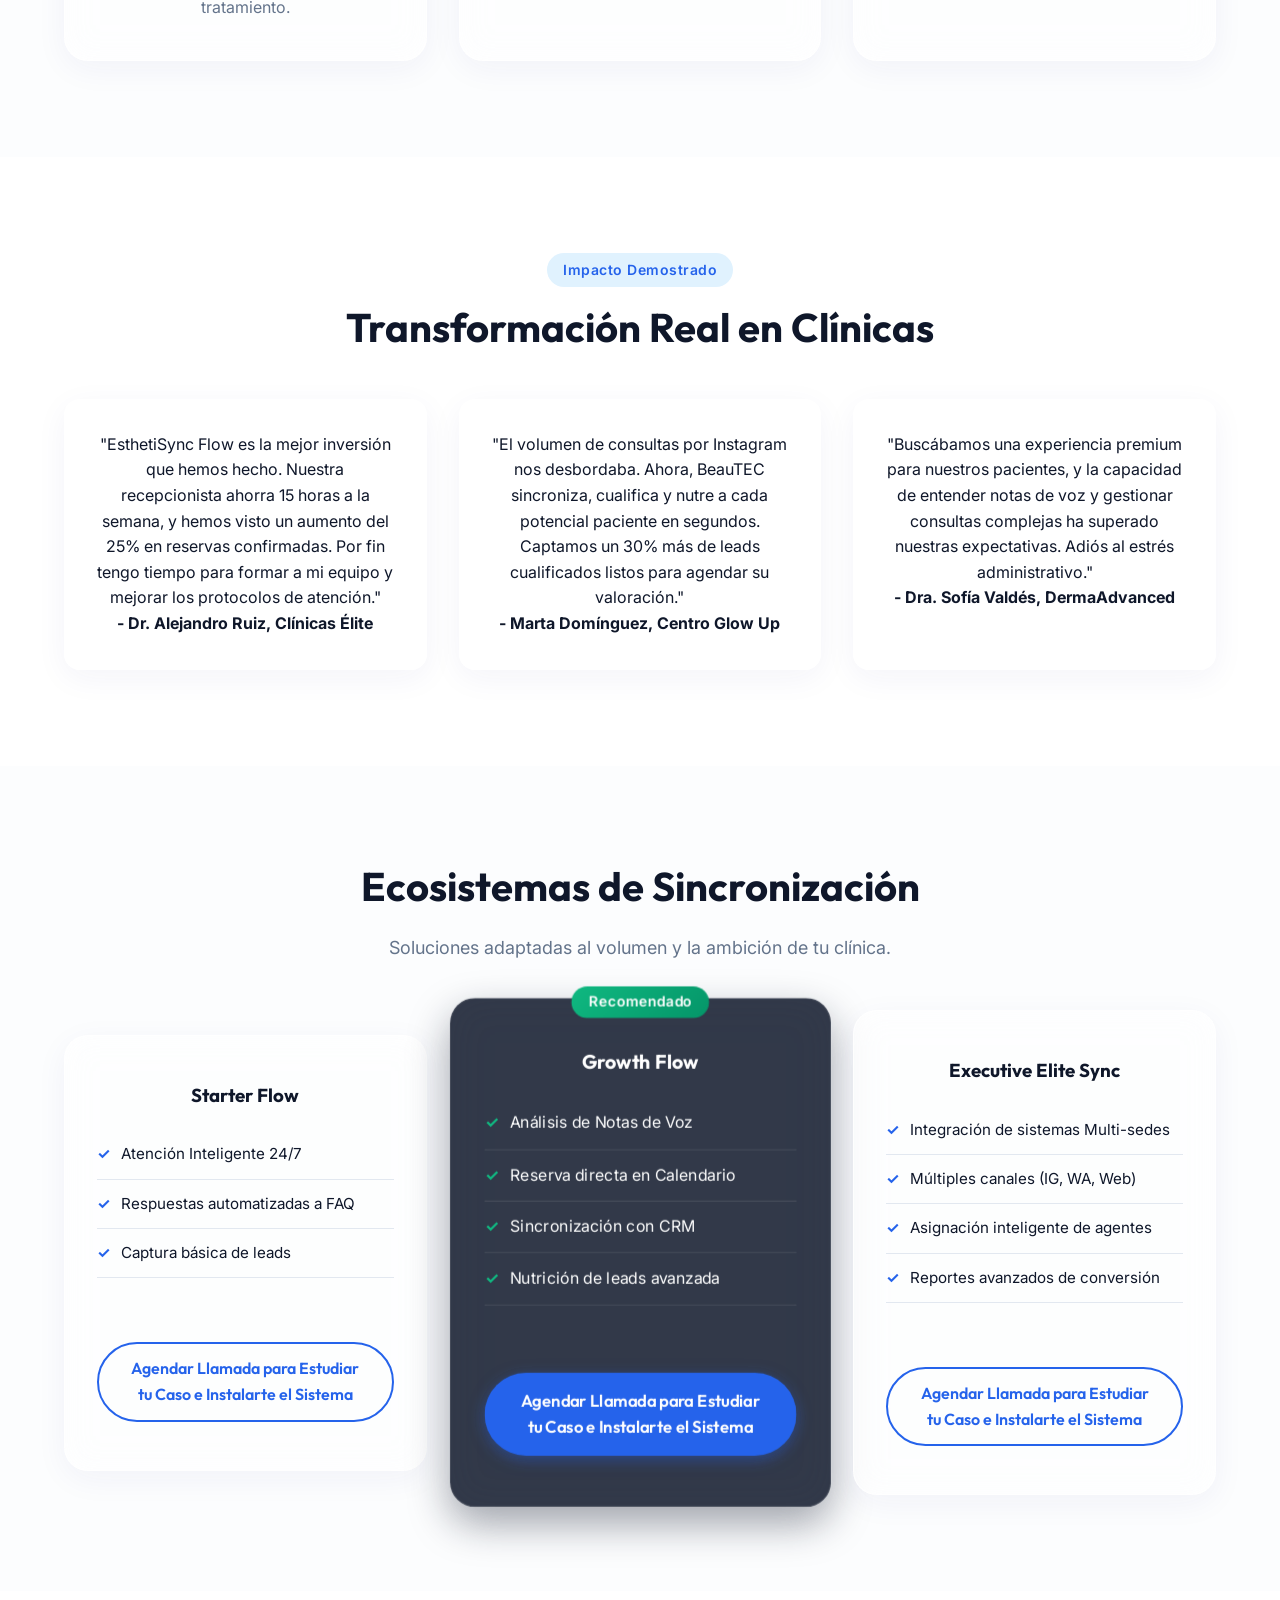
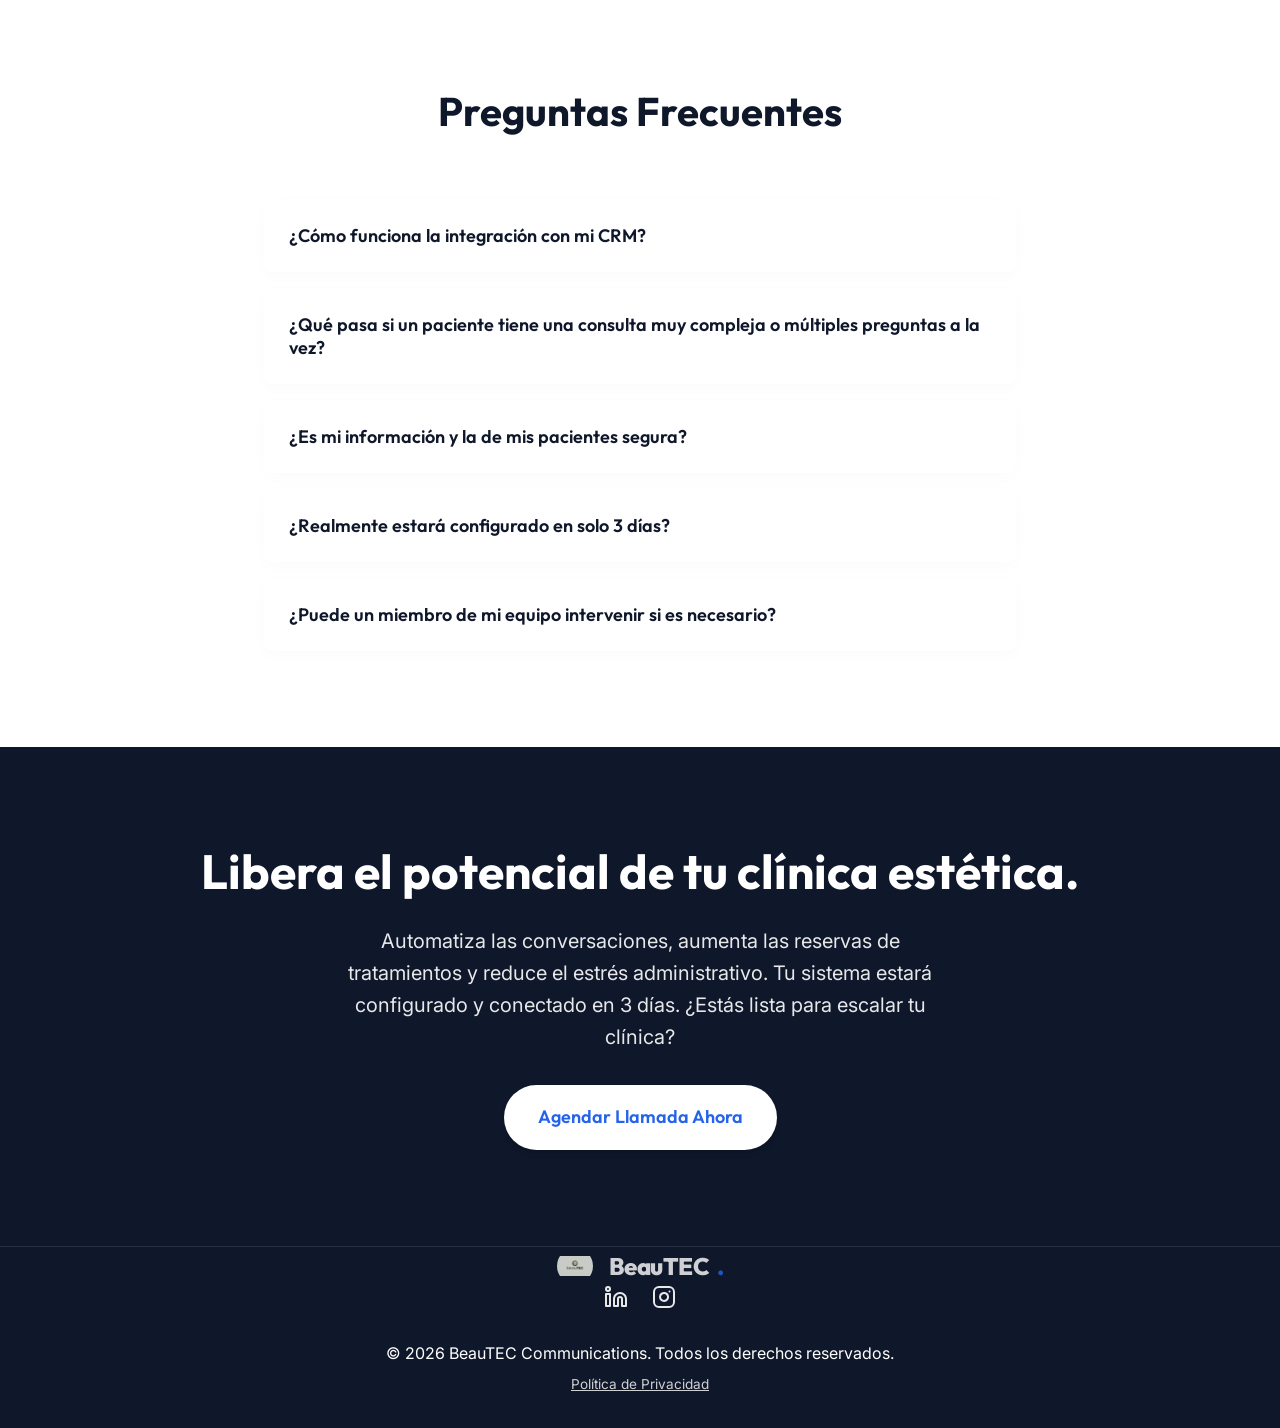
==== commit 3c7a211b: "Actualizar enlaces de Agendar Llamada a Calendly" ====
--- a/index.html
+++ b/index.html
@@ -1,4 +1,4 @@
-<!DOCTYPE html>
+﻿<!DOCTYPE html>
 <html lang="es">
 <head>
     <meta charset="UTF-8">
@@ -32,7 +32,7 @@
                 <a href="#testimonios" class="nav-link">Resultados</a>
                 <a href="#precios" class="nav-link">Planes</a>
                 <a href="#faq" class="nav-link">FAQ</a>
-                <a href="https://calendar.google.com/calendar/u/0?cid=ZTZmN2I5MTJkOGVhZjZiMDdiNGU0MDFiYTQ3MmU1OWZkN2YyNzIxMzg2MzdiOTE4ZDdkMGUxYTRkNDk2M2MwOEBncm91cC5jYWxlbmRhci5nb29nbGUuY29t" target="_blank" class="btn btn-primary btn-sm">Agendar Llamada</a>
+                <a href="https://calendly.com/beatrizmotion/30min" target="_blank" class="btn btn-primary btn-sm">Agendar Llamada</a>
             </nav>
         </div>
     </header>
@@ -45,7 +45,7 @@
                 <h1 class="hero-title">Aumenta tus Reservas y Recupera tu Tiempo: <span class="text-gradient">Sincronización Inteligente</span> de Comunicación</h1>
                 <p class="hero-subtitle">Elimina los cuellos de botella administrativos, capta hasta un 30% más de leads cualificados y dedica tu tiempo a lo que realmente importa: tus pacientes y el crecimiento de tu clínica estética. Configurado y conectado en solo 3 días.</p>
                 <div class="hero-cta">
-                    <a href="https://calendar.google.com/calendar/u/0?cid=ZTZmN2I5MTJkOGVhZjZiMDdiNGU0MDFiYTQ3MmU1OWZkN2YyNzIxMzg2MzdiOTE4ZDdkMGUxYTRkNDk2M2MwOEBncm91cC5jYWxlbmRhci5nb29nbGUuY29t" target="_blank" class="btn btn-primary btn-lg">Agendar Llamada para Estudiar tu Caso</a>
+                    <a href="https://calendly.com/beatrizmotion/30min" target="_blank" class="btn btn-primary btn-lg">Agendar Llamada para Estudiar tu Caso</a>
                     <p class="hero-guarantee">Respuesta inmediata. Setup garantizado en 72h.</p>
                 </div>
             </div>
@@ -236,7 +236,7 @@
                         <li>Respuestas automatizadas a FAQ</li>
                         <li>Captura básica de leads</li>
                     </ul>
-                    <a href="https://calendar.google.com/calendar/u/0?cid=ZTZmN2I5MTJkOGVhZjZiMDdiNGU0MDFiYTQ3MmU1OWZkN2YyNzIxMzg2MzdiOTE4ZDdkMGUxYTRkNDk2M2MwOEBncm91cC5jYWxlbmRhci5nb29nbGUuY29t" target="_blank" class="btn btn-outline btn-block mt-8">Agendar Llamada para Estudiar tu Caso e Instalarte el Sistema</a>
+                    <a href="https://calendly.com/beatrizmotion/30min" target="_blank" class="btn btn-outline btn-block mt-8">Agendar Llamada para Estudiar tu Caso e Instalarte el Sistema</a>
                 </div>
                 <div class="pricing-card pro">
                     <div class="popular-badge">Recomendado</div>
@@ -247,7 +247,7 @@
                         <li>Sincronización con CRM</li>
                         <li>Nutrición de leads avanzada</li>
                     </ul>
-                    <a href="https://calendar.google.com/calendar/u/0?cid=ZTZmN2I5MTJkOGVhZjZiMDdiNGU0MDFiYTQ3MmU1OWZkN2YyNzIxMzg2MzdiOTE4ZDdkMGUxYTRkNDk2M2MwOEBncm91cC5jYWxlbmRhci5nb29nbGUuY29t" target="_blank" class="btn btn-primary btn-block mt-8">Agendar Llamada para Estudiar tu Caso e Instalarte el Sistema</a>
+                    <a href="https://calendly.com/beatrizmotion/30min" target="_blank" class="btn btn-primary btn-block mt-8">Agendar Llamada para Estudiar tu Caso e Instalarte el Sistema</a>
                 </div>
                 <div class="pricing-card">
                     <h3>Executive Elite Sync</h3>
@@ -257,7 +257,7 @@
                         <li>Asignación inteligente de agentes</li>
                         <li>Reportes avanzados de conversión</li>
                     </ul>
-                    <a href="https://calendar.google.com/calendar/u/0?cid=ZTZmN2I5MTJkOGVhZjZiMDdiNGU0MDFiYTQ3MmU1OWZkN2YyNzIxMzg2MzdiOTE4ZDdkMGUxYTRkNDk2M2MwOEBncm91cC5jYWxlbmRhci5nb29nbGUuY29t" target="_blank" class="btn btn-outline btn-block mt-8">Agendar Llamada para Estudiar tu Caso e Instalarte el Sistema</a>
+                    <a href="https://calendly.com/beatrizmotion/30min" target="_blank" class="btn btn-outline btn-block mt-8">Agendar Llamada para Estudiar tu Caso e Instalarte el Sistema</a>
                 </div>
             </div>
         </div>
@@ -299,7 +299,7 @@
         <div class="container reveal">
             <h2 class="cta-title">Libera el potencial de tu clínica estética.</h2>
             <p class="cta-subtitle mt-6" style="font-size: 1.25rem; max-width: 600px; margin-left: auto; margin-right: auto; color: rgba(255,255,255,0.9);">Automatiza las conversaciones, aumenta las reservas de tratamientos y reduce el estrés administrativo. Tu sistema estará configurado y conectado en 3 días. ¿Estás lista para escalar tu clínica?</p>
-            <a href="https://calendar.google.com/calendar/u/0?cid=ZTZmN2I5MTJkOGVhZjZiMDdiNGU0MDFiYTQ3MmU1OWZkN2YyNzIxMzg2MzdiOTE4ZDdkMGUxYTRkNDk2M2MwOEBncm91cC5jYWxlbmRhci5nb29nbGUuY29t" target="_blank" class="btn btn-light btn-lg mt-8 text-primary">Agendar Llamada Ahora</a>
+            <a href="https://calendly.com/beatrizmotion/30min" target="_blank" class="btn btn-light btn-lg mt-8 text-primary">Agendar Llamada Ahora</a>
         </div>
     </section>
 
@@ -326,3 +326,4 @@
 </body>
 </html>
 
+
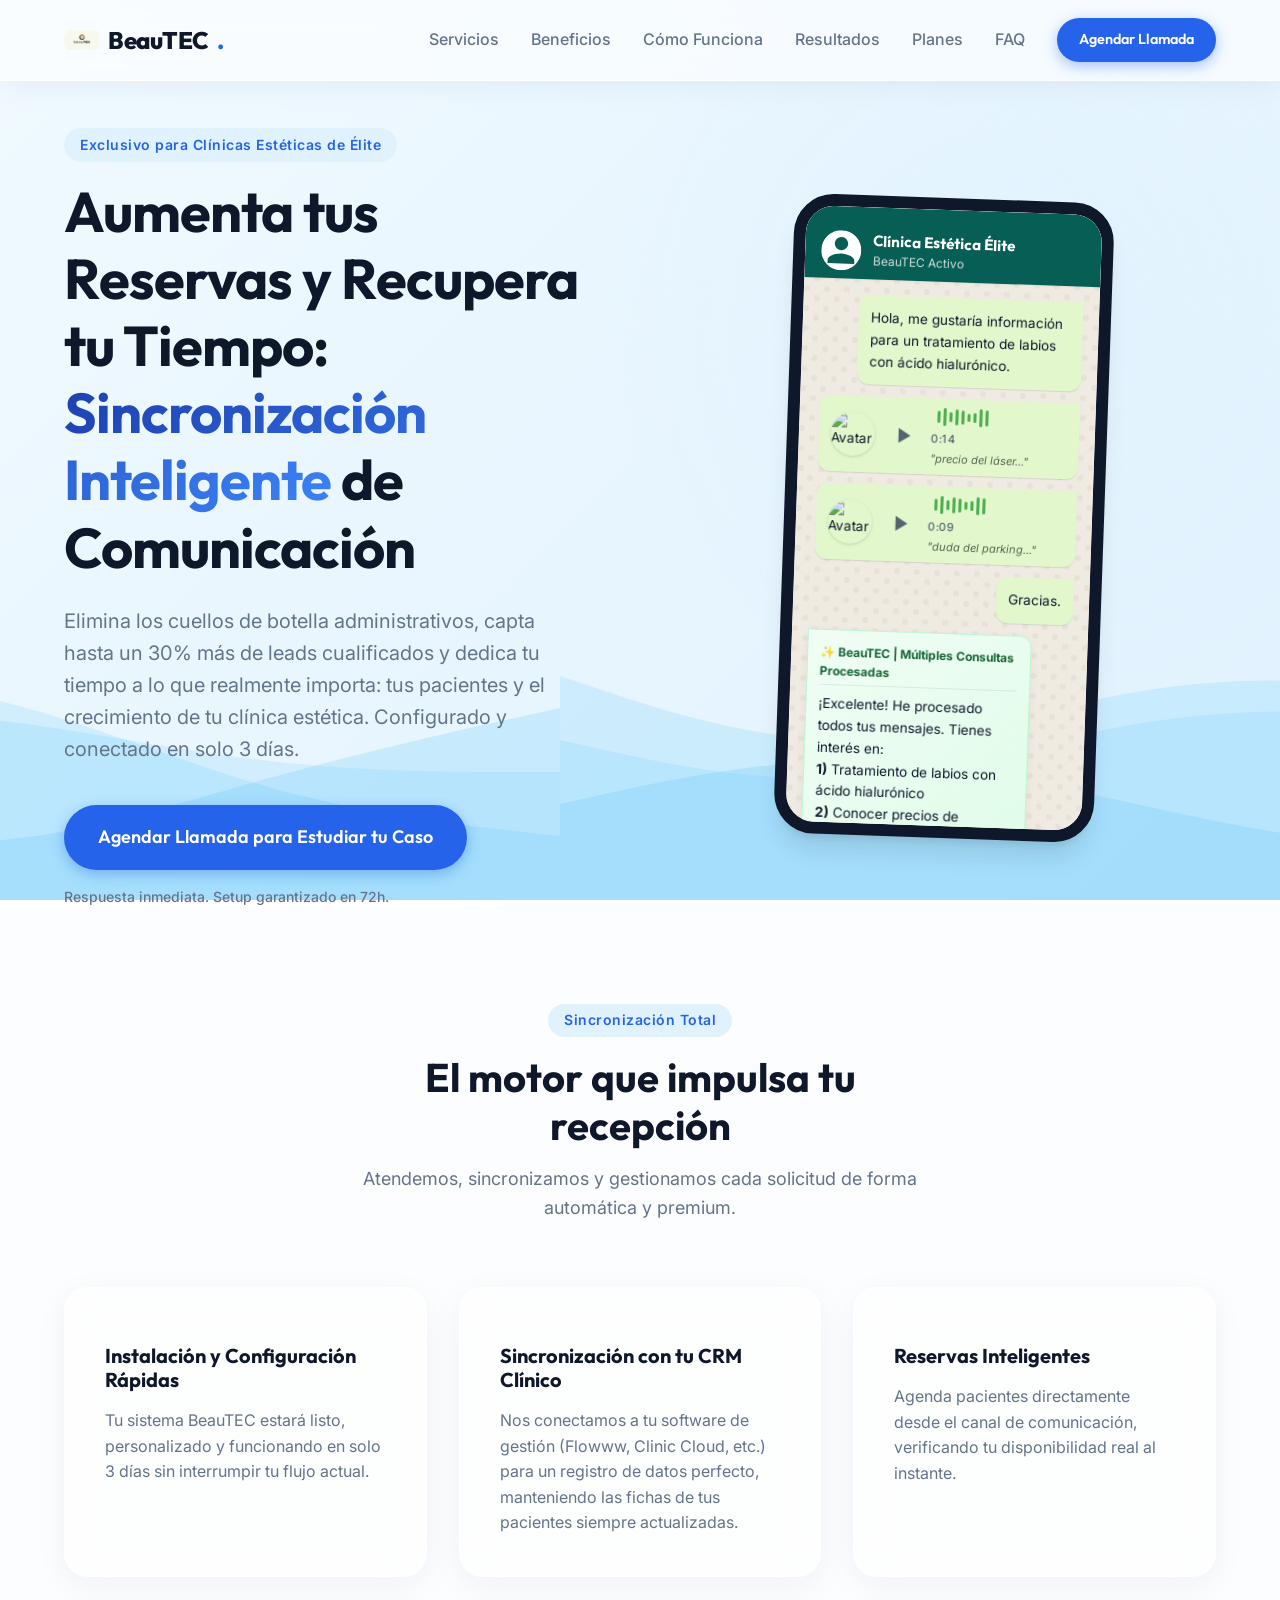
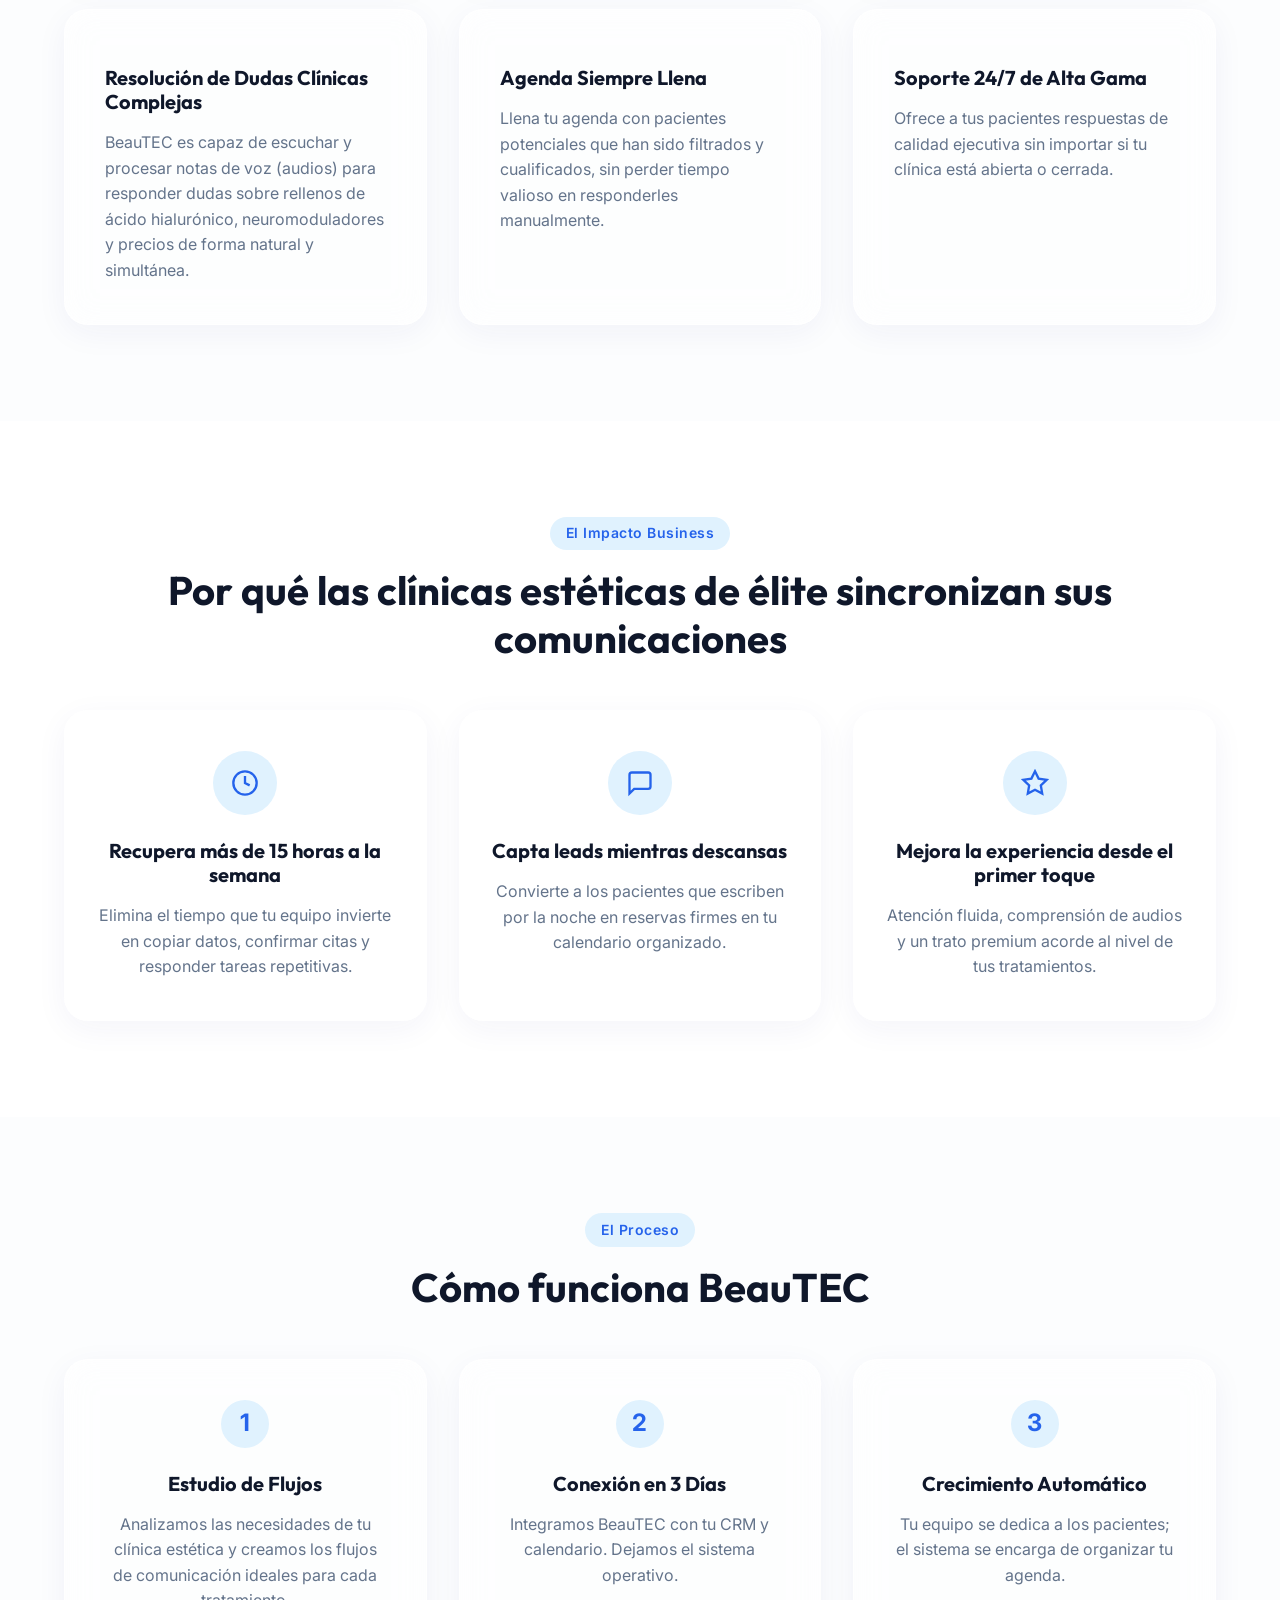
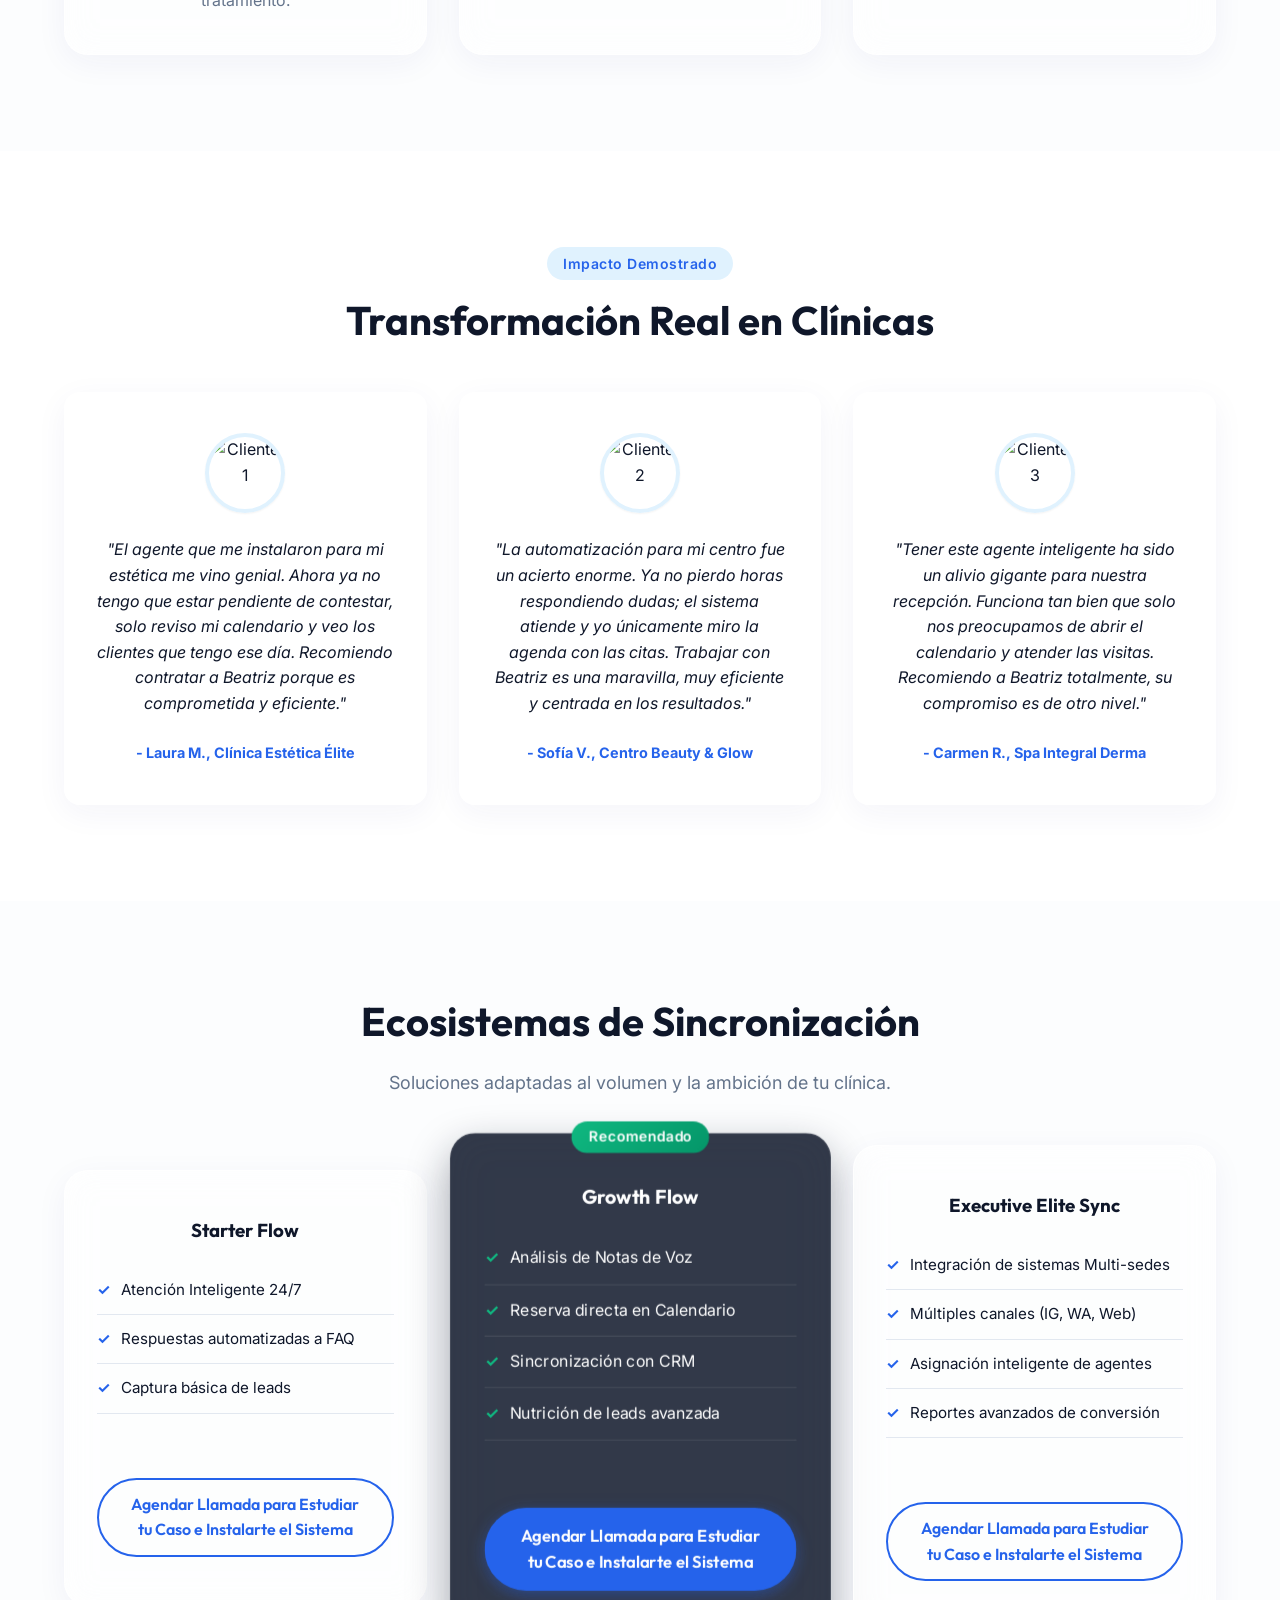
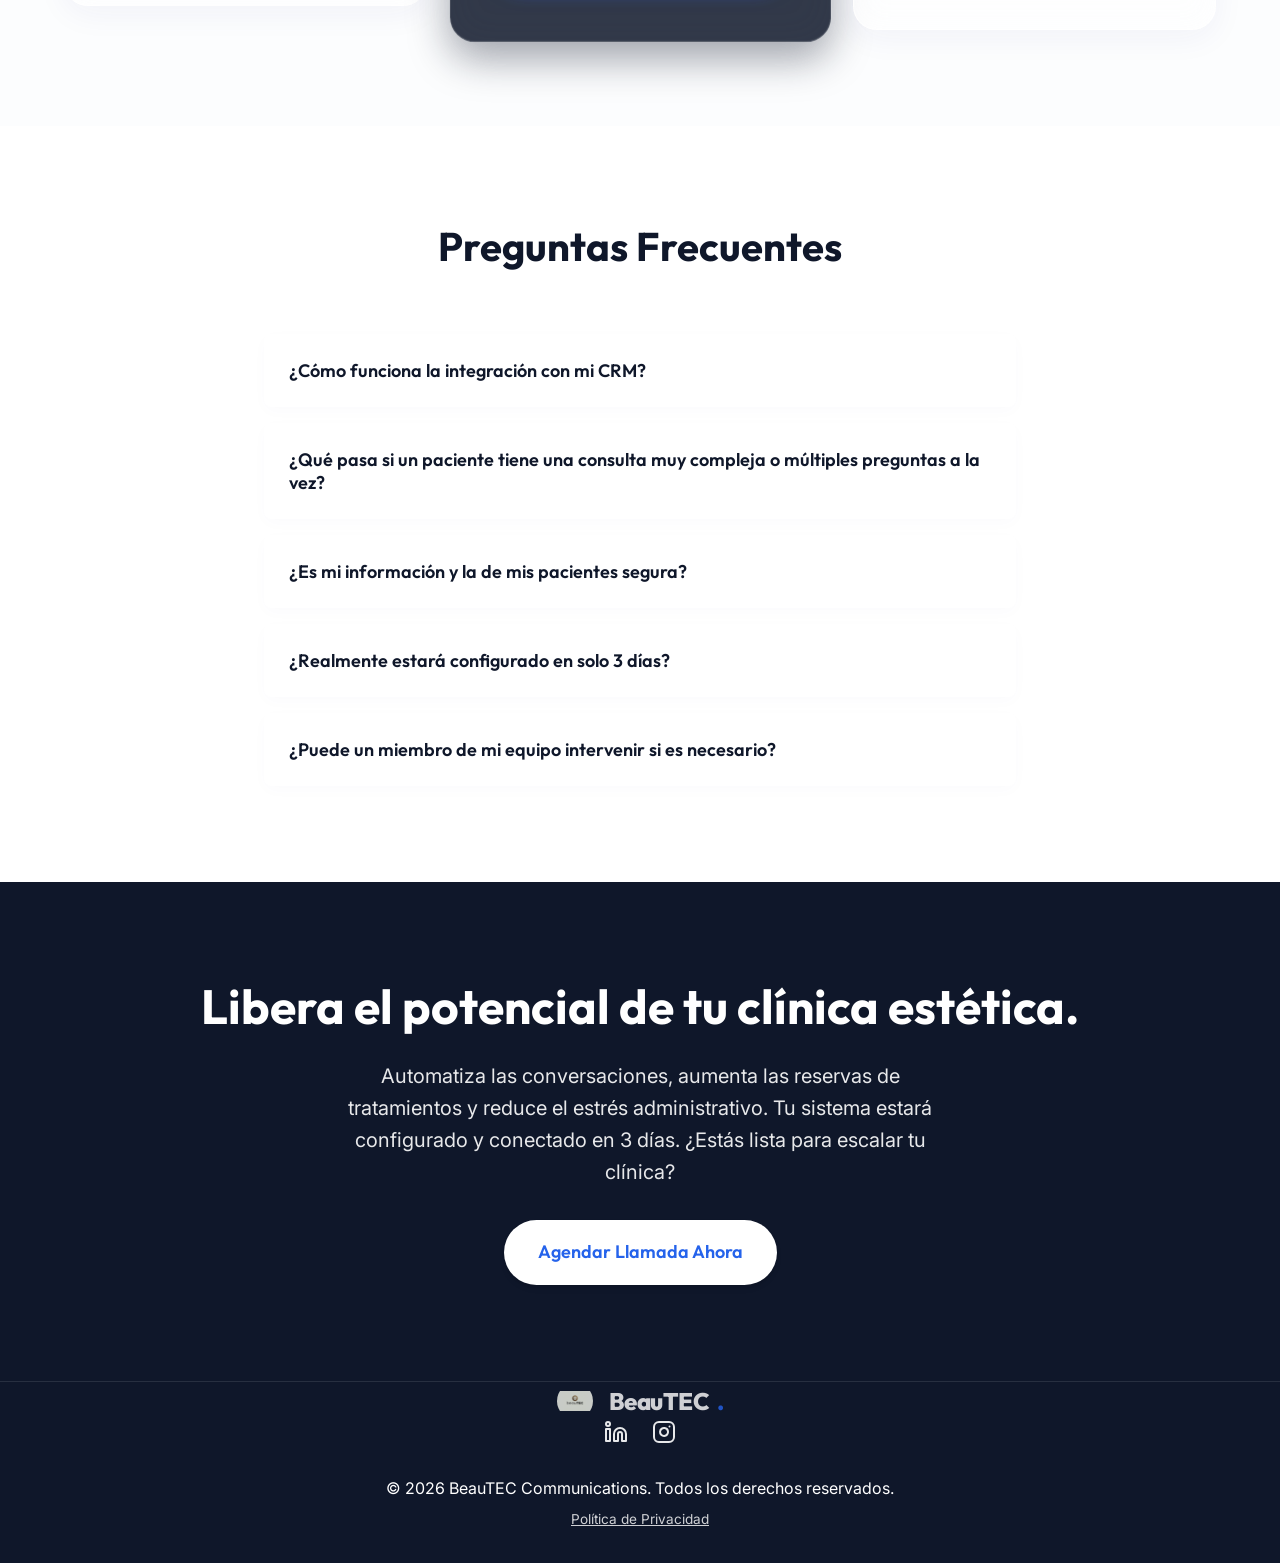
==== commit 32d5399e: "Mejorar diseño UI de Beneficios y Testimonios con foto circular" ====
--- a/index.html
+++ b/index.html
@@ -1,4 +1,4 @@
-﻿<!DOCTYPE html>
+<!DOCTYPE html>
 <html lang="es">
 <head>
     <meta charset="UTF-8">
@@ -154,24 +154,31 @@
 
     <!-- Benefits -->
     <section id="beneficios" class="section">
-        <div class="container container-split">
-            <div class="split-content reveal">
-                <span class="badge badge-primary">El Impacto Business</span>
-                <h2 class="section-title">Por qué las clínicas estéticas de élite sincronizan sus comunicaciones</h2>
-                <ul class="benefits-list mt-8">
-                    <li>
-                        <strong>Recupera más de 15 horas a la semana</strong>
-                        <p>Elimina el tiempo que tu equipo invierte en copiar datos, confirmar citas y responder preguntas repetitivas.</p>
-                    </li>
-                    <li>
-                        <strong>Capta leads mientras descansas</strong>
-                        <p>Convierte a los pacientes que escriben por la noche en reservas firmes en tu calendario.</p>
-                    </li>
-                    <li>
-                        <strong>Mejora la experiencia desde el primer toque</strong>
-                        <p>Atención fluida, comprensión de audios y un trato acorde a la calidad de tus tratamientos.</p>
-                    </li>
-                </ul>
+        <div class="container text-center reveal">
+            <span class="badge badge-primary">El Impacto Business</span>
+            <h2 class="section-title">Por qué las clínicas estéticas de élite sincronizan sus comunicaciones</h2>
+            <div class="grid col-3 mt-12">
+                <div class="benefit-card">
+                    <div class="icon-wrapper">
+                        <svg width="28" height="28" viewBox="0 0 24 24" fill="none" stroke="currentColor" stroke-width="2"><circle cx="12" cy="12" r="10"></circle><polyline points="12 6 12 12 16 14"></polyline></svg>
+                    </div>
+                    <h3>Recupera más de 15 horas a la semana</h3>
+                    <p>Elimina el tiempo que tu equipo invierte en copiar datos, confirmar citas y responder tareas repetitivas.</p>
+                </div>
+                <div class="benefit-card">
+                    <div class="icon-wrapper">
+                        <svg width="28" height="28" viewBox="0 0 24 24" fill="none" stroke="currentColor" stroke-width="2"><path d="M21 15a2 2 0 0 1-2 2H7l-4 4V5a2 2 0 0 1 2-2h14a2 2 0 0 1 2 2z"></path></svg>
+                    </div>
+                    <h3>Capta leads mientras descansas</h3>
+                    <p>Convierte a los pacientes que escriben por la noche en reservas firmes en tu calendario organizado.</p>
+                </div>
+                <div class="benefit-card">
+                    <div class="icon-wrapper">
+                        <svg width="28" height="28" viewBox="0 0 24 24" fill="none" stroke="currentColor" stroke-width="2"><polygon points="12 2 15.09 8.26 22 9.27 17 14.14 18.18 21.02 12 17.77 5.82 21.02 7 14.14 2 9.27 8.91 8.26 12 2"></polygon></svg>
+                    </div>
+                    <h3>Mejora la experiencia desde el primer toque</h3>
+                    <p>Atención fluida, comprensión de audios y un trato premium acorde al nivel de tus tratamientos.</p>
+                </div>
             </div>
         </div>
     </section>
@@ -208,16 +215,25 @@
             <h2 class="section-title">Transformación Real en Clínicas</h2>
             <div class="grid col-3 mt-12">
                 <div class="testimonial-card">
-                    <p>"EsthetiSync Flow es la mejor inversión que hemos hecho. Nuestra recepcionista ahorra 15 horas a la semana, y hemos visto un aumento del 25% en reservas confirmadas. Por fin tengo tiempo para formar a mi equipo y mejorar los protocolos de atención."</p>
-                    <strong>- Dr. Alejandro Ruiz, Clínicas Élite</strong>
+                    <div class="testimonial-avatar">
+                        <img src="https://randomuser.me/api/portraits/women/44.jpg" alt="Cliente 1">
+                    </div>
+                    <p>"El agente que me instalaron para mi estética me vino genial. Ahora ya no tengo que estar pendiente de contestar, solo reviso mi calendario y veo los clientes que tengo ese día. Recomiendo contratar a Beatriz porque es comprometida y eficiente."</p>
+                    <strong>- Laura M., Clínica Estética Élite</strong>
                 </div>
                 <div class="testimonial-card">
-                    <p>"El volumen de consultas por Instagram nos desbordaba. Ahora, BeauTEC sincroniza, cualifica y nutre a cada potencial paciente en segundos. Captamos un 30% más de leads cualificados listos para agendar su valoración."</p>
-                    <strong>- Marta Domínguez, Centro Glow Up</strong>
+                    <div class="testimonial-avatar">
+                        <img src="https://randomuser.me/api/portraits/women/68.jpg" alt="Cliente 2">
+                    </div>
+                    <p>"La automatización para mi centro fue un acierto enorme. Ya no pierdo horas respondiendo dudas; el sistema atiende y yo únicamente miro la agenda con las citas. Trabajar con Beatriz es una maravilla, muy eficiente y centrada en los resultados."</p>
+                    <strong>- Sofía V., Centro Beauty & Glow</strong>
                 </div>
                 <div class="testimonial-card">
-                    <p>"Buscábamos una experiencia premium para nuestros pacientes, y la capacidad de entender notas de voz y gestionar consultas complejas ha superado nuestras expectativas. Adiós al estrés administrativo."</p>
-                    <strong>- Dra. Sofía Valdés, DermaAdvanced</strong>
+                    <div class="testimonial-avatar">
+                        <img src="https://randomuser.me/api/portraits/women/24.jpg" alt="Cliente 3">
+                    </div>
+                    <p>"Tener este agente inteligente ha sido un alivio gigante para nuestra recepción. Funciona tan bien que solo nos preocupamos de abrir el calendario y atender las visitas. Recomiendo a Beatriz totalmente, su compromiso es de otro nivel."</p>
+                    <strong>- Carmen R., Spa Integral Derma</strong>
                 </div>
             </div>
         </div>
--- a/styles.css
+++ b/styles.css
@@ -670,27 +670,42 @@
 }
 
 /* Benefits Section */
-.benefits-list {
-    display: flex;
-    flex-direction: column;
-    gap: 1.5rem;
-}
-
-.benefits-list li {
-    display: flex;
-    gap: 1rem;
-}
-
-.benefits-list strong {
-    font-family: 'Outfit';
-    font-size: 1.1rem;
-    display: block;
-    margin-bottom: 0.25rem;
-}
-
-.benefits-list p {
+.benefit-card {
+    background: rgba(255, 255, 255, 0.65);
+    backdrop-filter: blur(16px);
+    -webkit-backdrop-filter: blur(16px);
+    padding: 2.5rem 2rem;
+    border-radius: var(--radius-xl);
+    box-shadow: 0 8px 32px 0 rgba(31, 38, 135, 0.05);
+    border: 1px solid rgba(255, 255, 255, 0.8);
+    transition: var(--transition-smooth);
+    text-align: center;
+}
+.benefit-card:hover {
+    transform: translateY(-8px);
+    box-shadow: 0 16px 40px 0 rgba(31, 38, 135, 0.08);
+    background: rgba(255, 255, 255, 0.8);
+}
+.icon-wrapper {
+    width: 64px;
+    height: 64px;
+    background: var(--primary-light);
+    color: var(--primary);
+    border-radius: 50%;
+    display: flex;
+    align-items: center;
+    justify-content: center;
+    margin: 0 auto 1.5rem;
+}
+.icon-wrapper svg {
+    color: var(--primary);
+}
+.benefit-card h3 {
+    font-size: 1.25rem;
+    margin-bottom: 1rem;
+}
+.benefit-card p {
     color: var(--text-muted);
-    font-size: 0.95rem;
 }
 
 /* Process Section */
@@ -741,10 +756,41 @@
     background: rgba(255, 255, 255, 0.65);
     backdrop-filter: blur(16px);
     -webkit-backdrop-filter: blur(16px);
-    padding: 2rem;
+    padding: 2.5rem 2rem;
     border-radius: var(--radius-lg);
     box-shadow: 0 8px 32px 0 rgba(31, 38, 135, 0.05);
     border: 1px solid rgba(255, 255, 255, 0.8);
+    transition: var(--transition-smooth);
+}
+.testimonial-card:hover {
+    transform: translateY(-5px);
+    box-shadow: 0 16px 40px 0 rgba(31, 38, 135, 0.08);
+}
+.testimonial-avatar {
+    width: 80px;
+    height: 80px;
+    border-radius: 50%;
+    overflow: hidden;
+    margin: 0 auto 1.5rem;
+    border: 4px solid var(--primary-light);
+    box-shadow: var(--shadow-sm);
+}
+.testimonial-avatar img {
+    width: 100%;
+    height: 100%;
+    object-fit: cover;
+}
+.testimonial-card p {
+    font-style: italic;
+    margin-bottom: 1.5rem;
+    color: var(--text-main);
+    line-height: 1.6;
+}
+.testimonial-card strong {
+    color: var(--primary);
+    font-size: 0.9rem;
+    display: block;
+    font-weight: 700;
 }
 
 /* Pricing Grid */
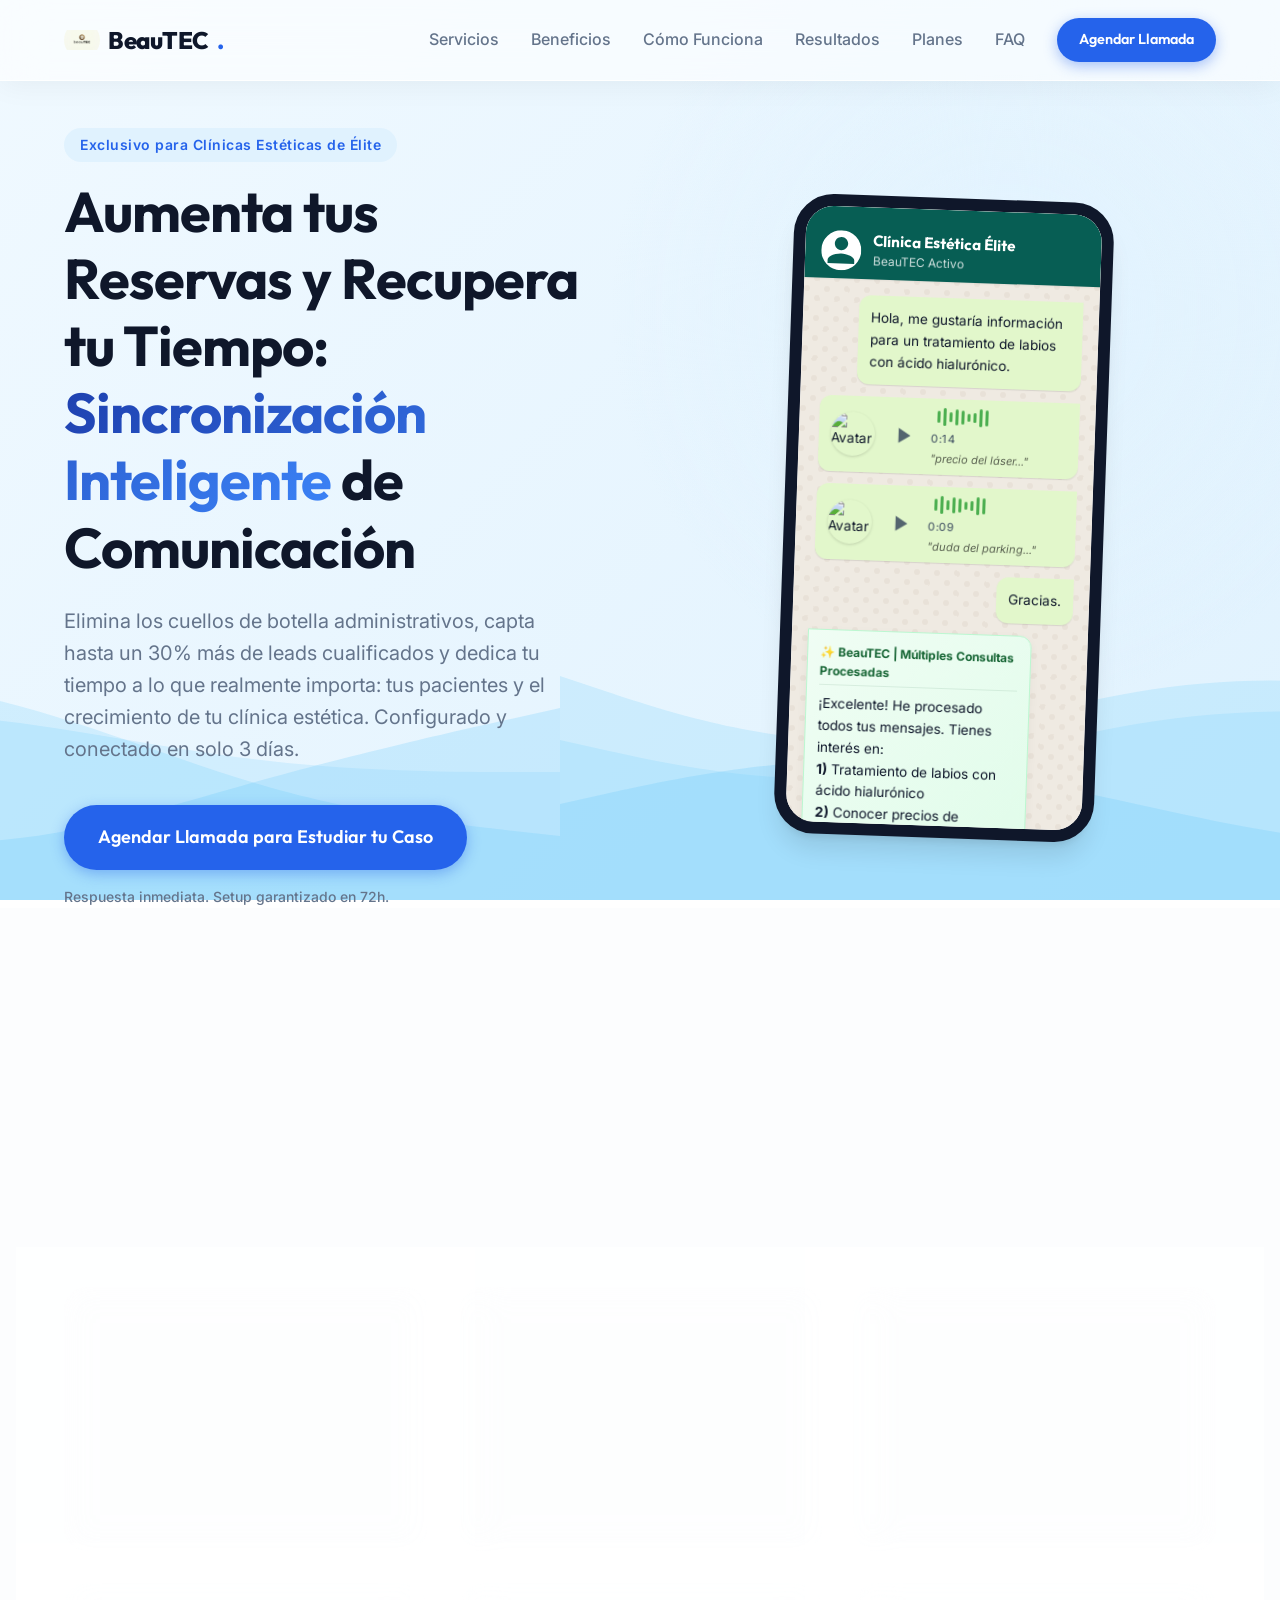
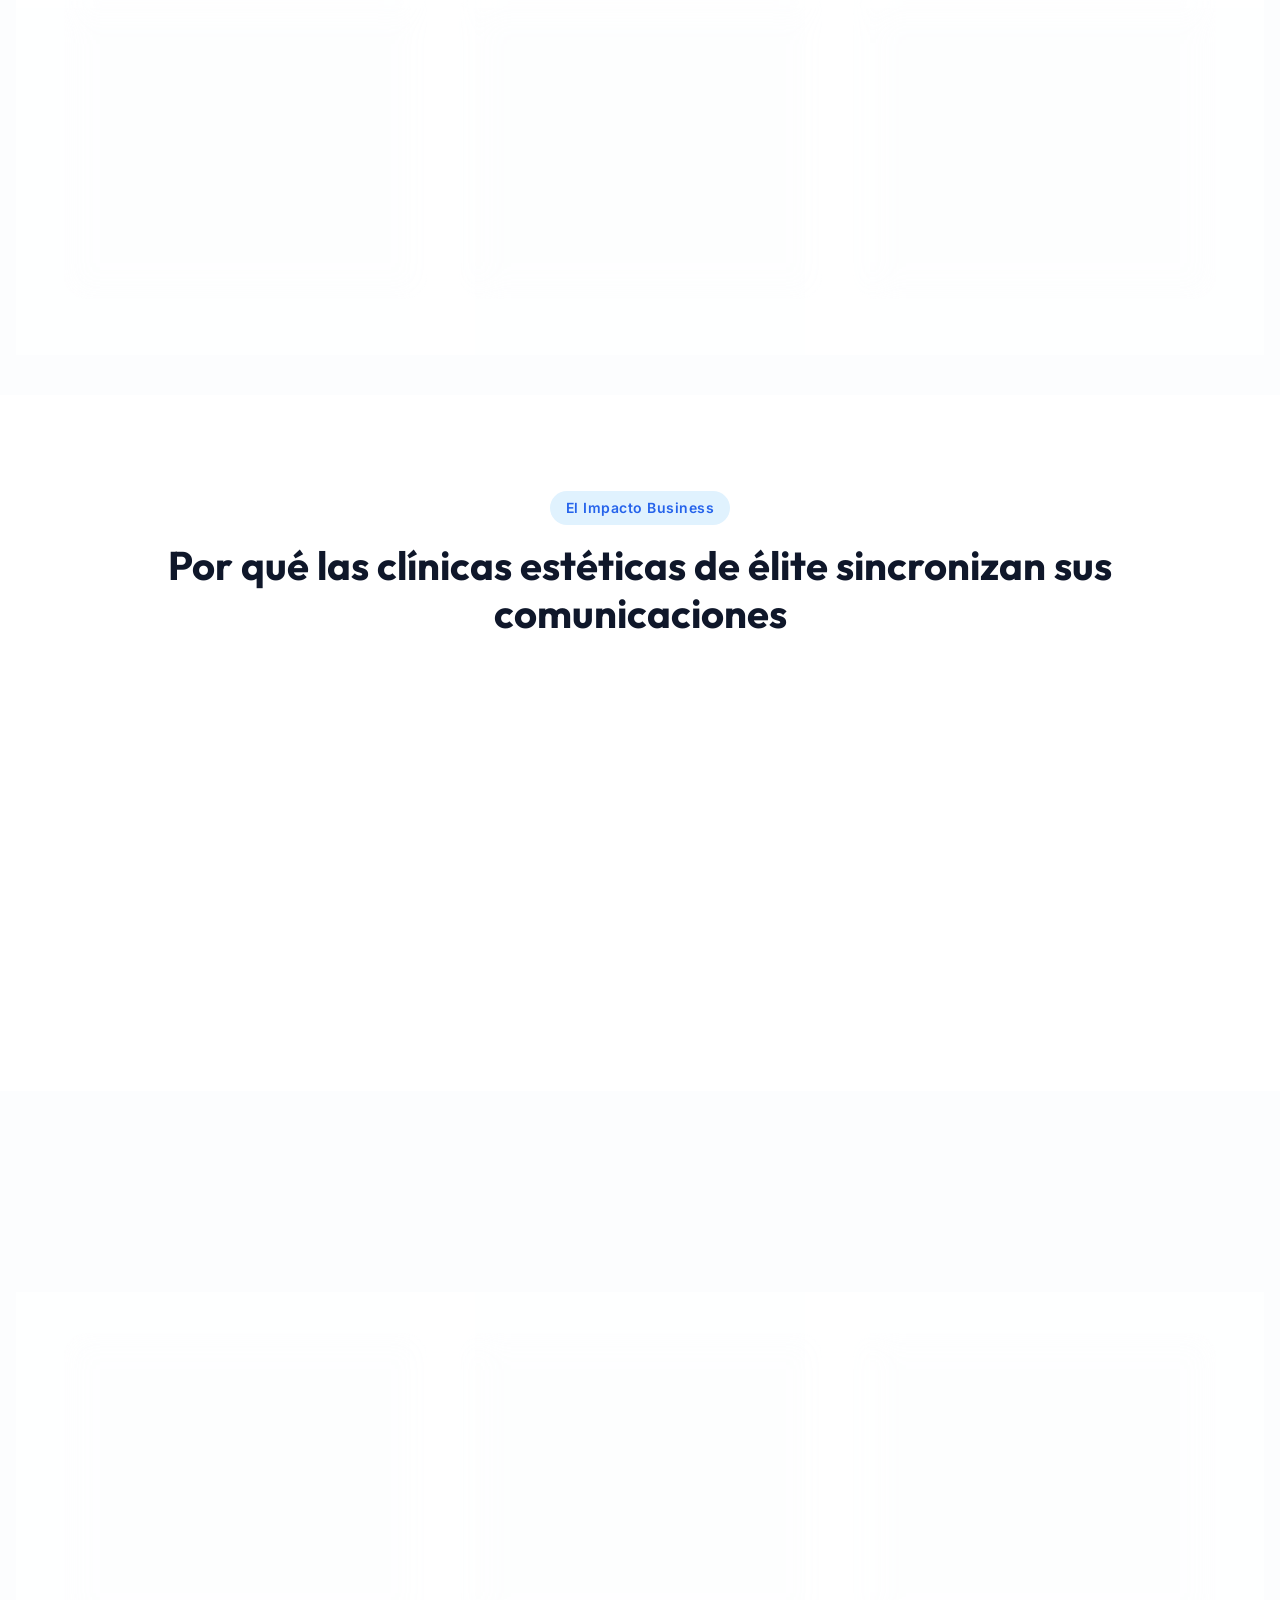
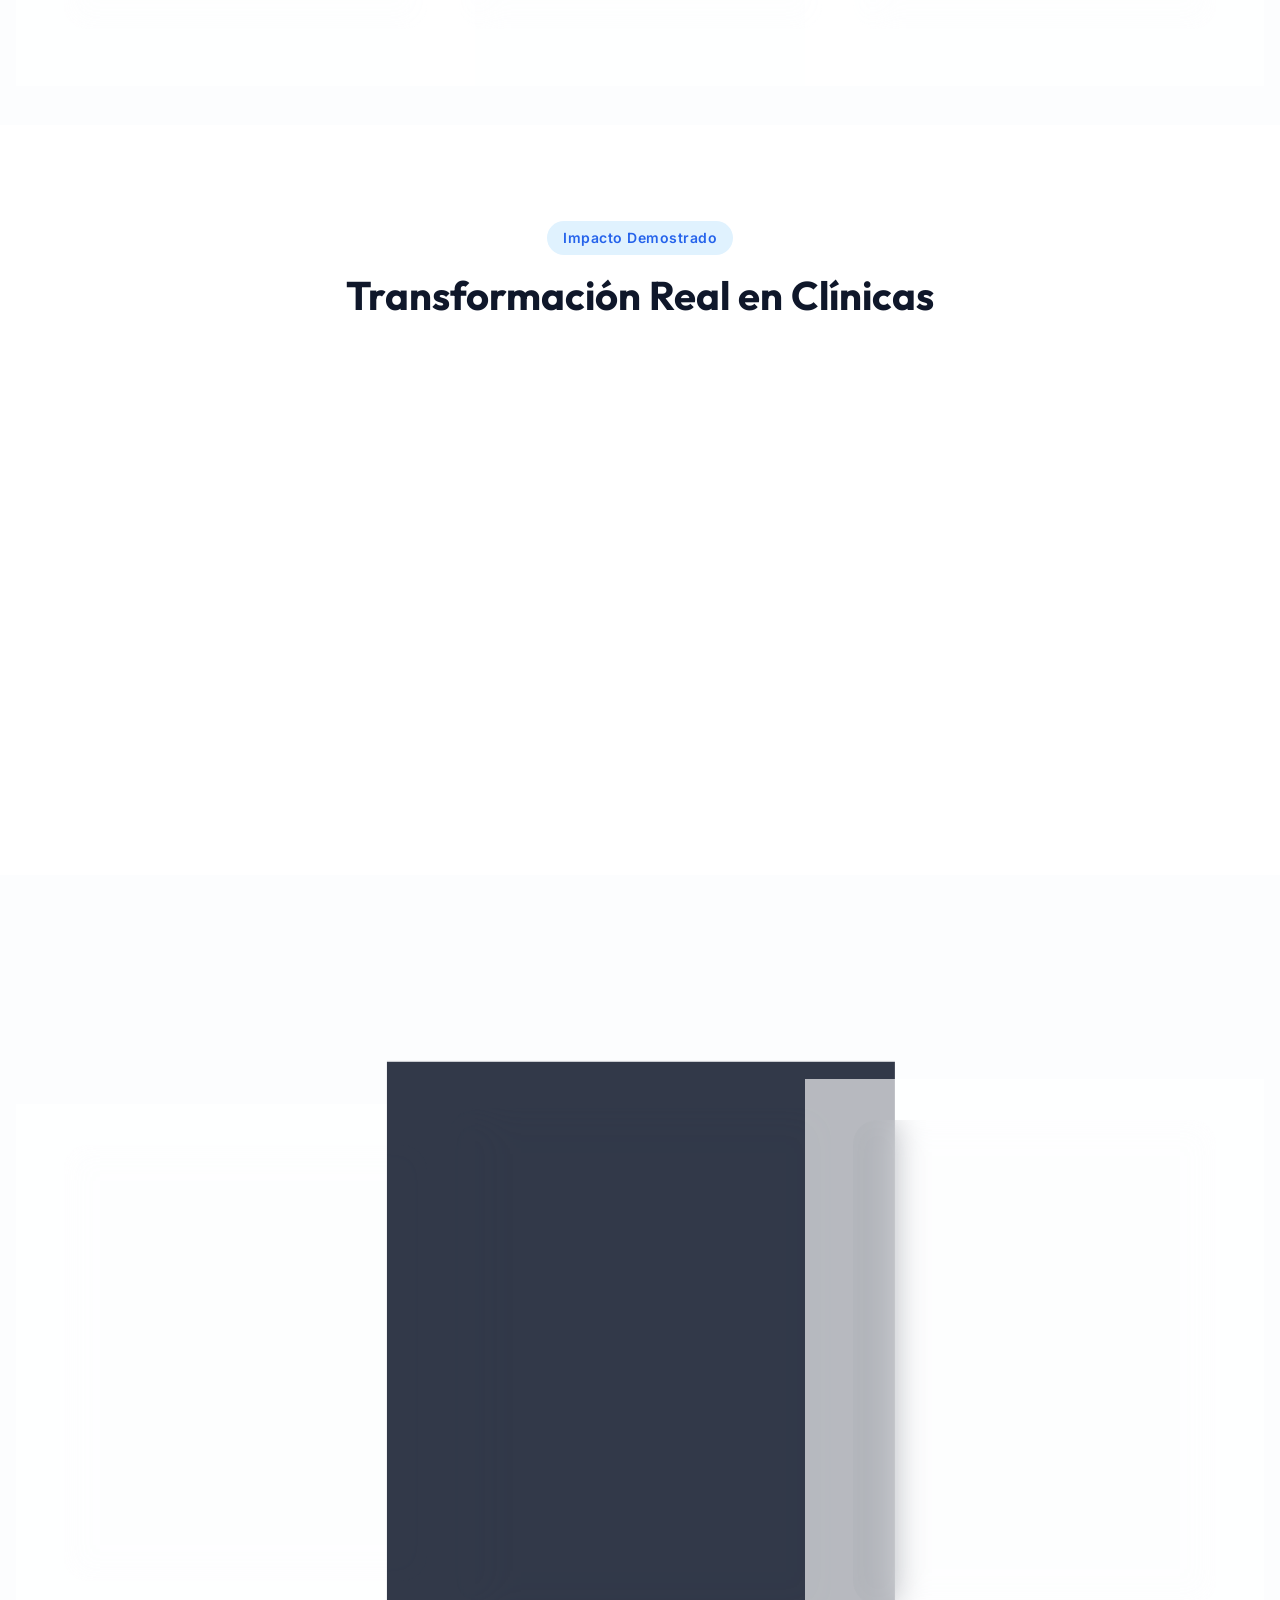
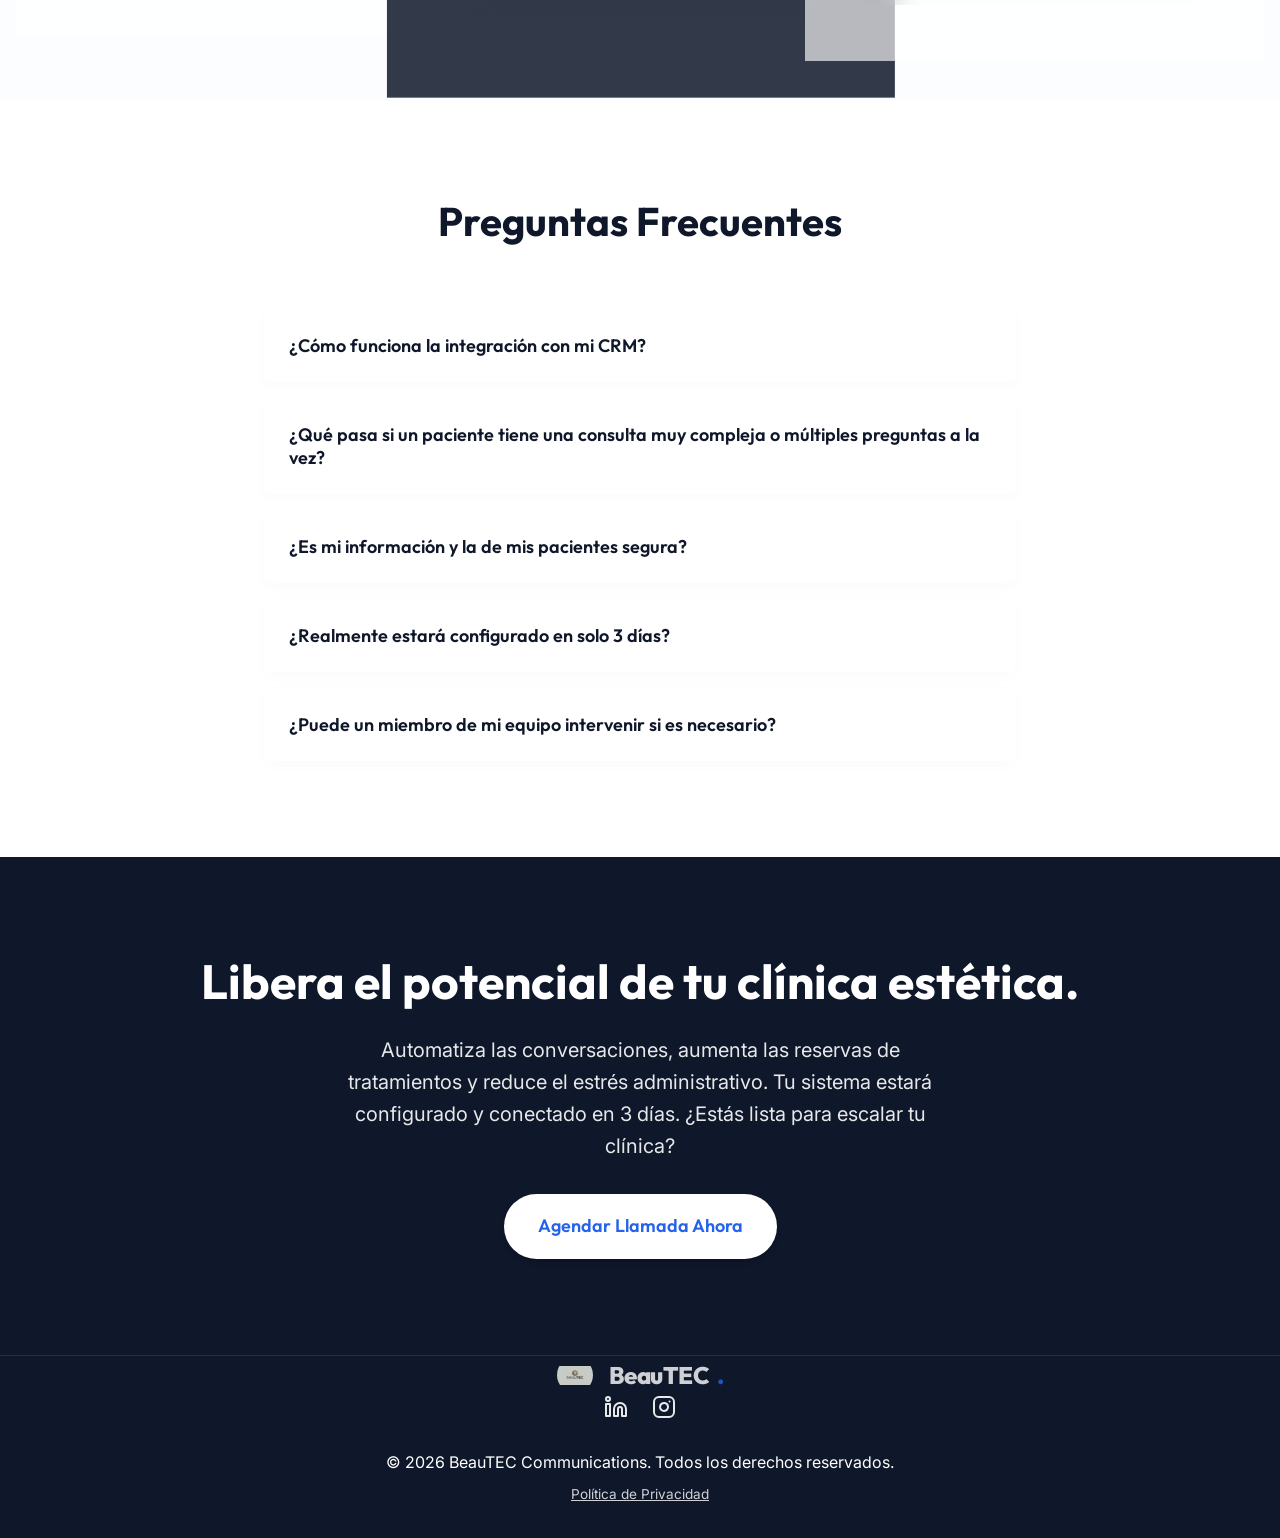
==== commit cf3d5af0: "Eliminar ejemplos entre parentesis" ====
--- a/index.html
+++ b/index.html
@@ -130,7 +130,7 @@
                 </div>
                 <div class="card service-card reveal reveal-delay">
                     <h3 class="card-title">Sincronización con tu CRM Clínico</h3>
-                    <p class="card-text">Nos conectamos a tu software de gestión (Flowww, Clinic Cloud, etc.) para un registro de datos perfecto, manteniendo las fichas de tus pacientes siempre actualizadas.</p>
+                    <p class="card-text">Nos conectamos a tu software de gestión para un registro de datos perfecto, manteniendo las fichas de tus pacientes siempre actualizadas.</p>
                 </div>
                 <div class="card service-card reveal reveal-delay-2">
                     <h3 class="card-title">Reservas Inteligentes</h3>
@@ -138,7 +138,7 @@
                 </div>
                 <div class="card service-card reveal">
                     <h3 class="card-title">Resolución de Dudas Clínicas Complejas</h3>
-                    <p class="card-text">BeauTEC es capaz de escuchar y procesar notas de voz (audios) para responder dudas sobre rellenos de ácido hialurónico, neuromoduladores y precios de forma natural y simultánea.</p>
+                    <p class="card-text">BeauTEC es capaz de escuchar y procesar notas de voz para responder dudas sobre rellenos de ácido hialurónico, neuromoduladores y precios de forma natural y simultánea.</p>
                 </div>
                 <div class="card service-card reveal reveal-delay">
                     <h3 class="card-title">Agenda Siempre Llena</h3>
@@ -269,7 +269,7 @@
                     <h3>Executive Elite Sync</h3>
                     <ul class="pricing-features mt-6">
                         <li>Integración de sistemas Multi-sedes</li>
-                        <li>Múltiples canales (IG, WA, Web)</li>
+                        <li>Múltiples canales de comunicación</li>
                         <li>Asignación inteligente de agentes</li>
                         <li>Reportes avanzados de conversión</li>
                     </ul>
@@ -288,11 +288,11 @@
             <div class="faq-container mt-12">
                 <div class="faq-item">
                     <button class="faq-question"><span>¿Cómo funciona la integración con mi CRM?</span></button>
-                    <div class="faq-answer"><p>Nos conectamos a las APIs de tu software de gestión actual (como Flowww, Clinic Cloud, Archivex, u otros específicos del sector médico-estético, sujeto a compatibilidad). Esto permite un flujo de datos perfecto y que la ficha del paciente se actualice automáticamente tras cada interacción.</p></div>
+                    <div class="faq-answer"><p>Nos conectamos a las APIs de tu software de gestión actual. Esto permite un flujo de datos perfecto y que la ficha del paciente se actualice automáticamente tras cada interacción.</p></div>
                 </div>
                 <div class="faq-item">
                     <button class="faq-question"><span>¿Qué pasa si un paciente tiene una consulta muy compleja o múltiples preguntas a la vez?</span></button>
-                    <div class="faq-answer"><p>BeauTEC analiza la intención completa del usuario, incluso en notas de voz largas. Extrae las múltiples peticiones y responde consolidando de forma ordenada (ej. precios, parqueo, disponibilidad), dando la sensación de atención humana experta.</p></div>
+                    <div class="faq-answer"><p>BeauTEC analiza la intención completa del usuario, incluso en notas de voz largas. Extrae las múltiples peticiones y responde consolidando de forma ordenada, dando la sensación de atención humana experta.</p></div>
                 </div>
                 <div class="faq-item">
                     <button class="faq-question"><span>¿Es mi información y la de mis pacientes segura?</span></button>
